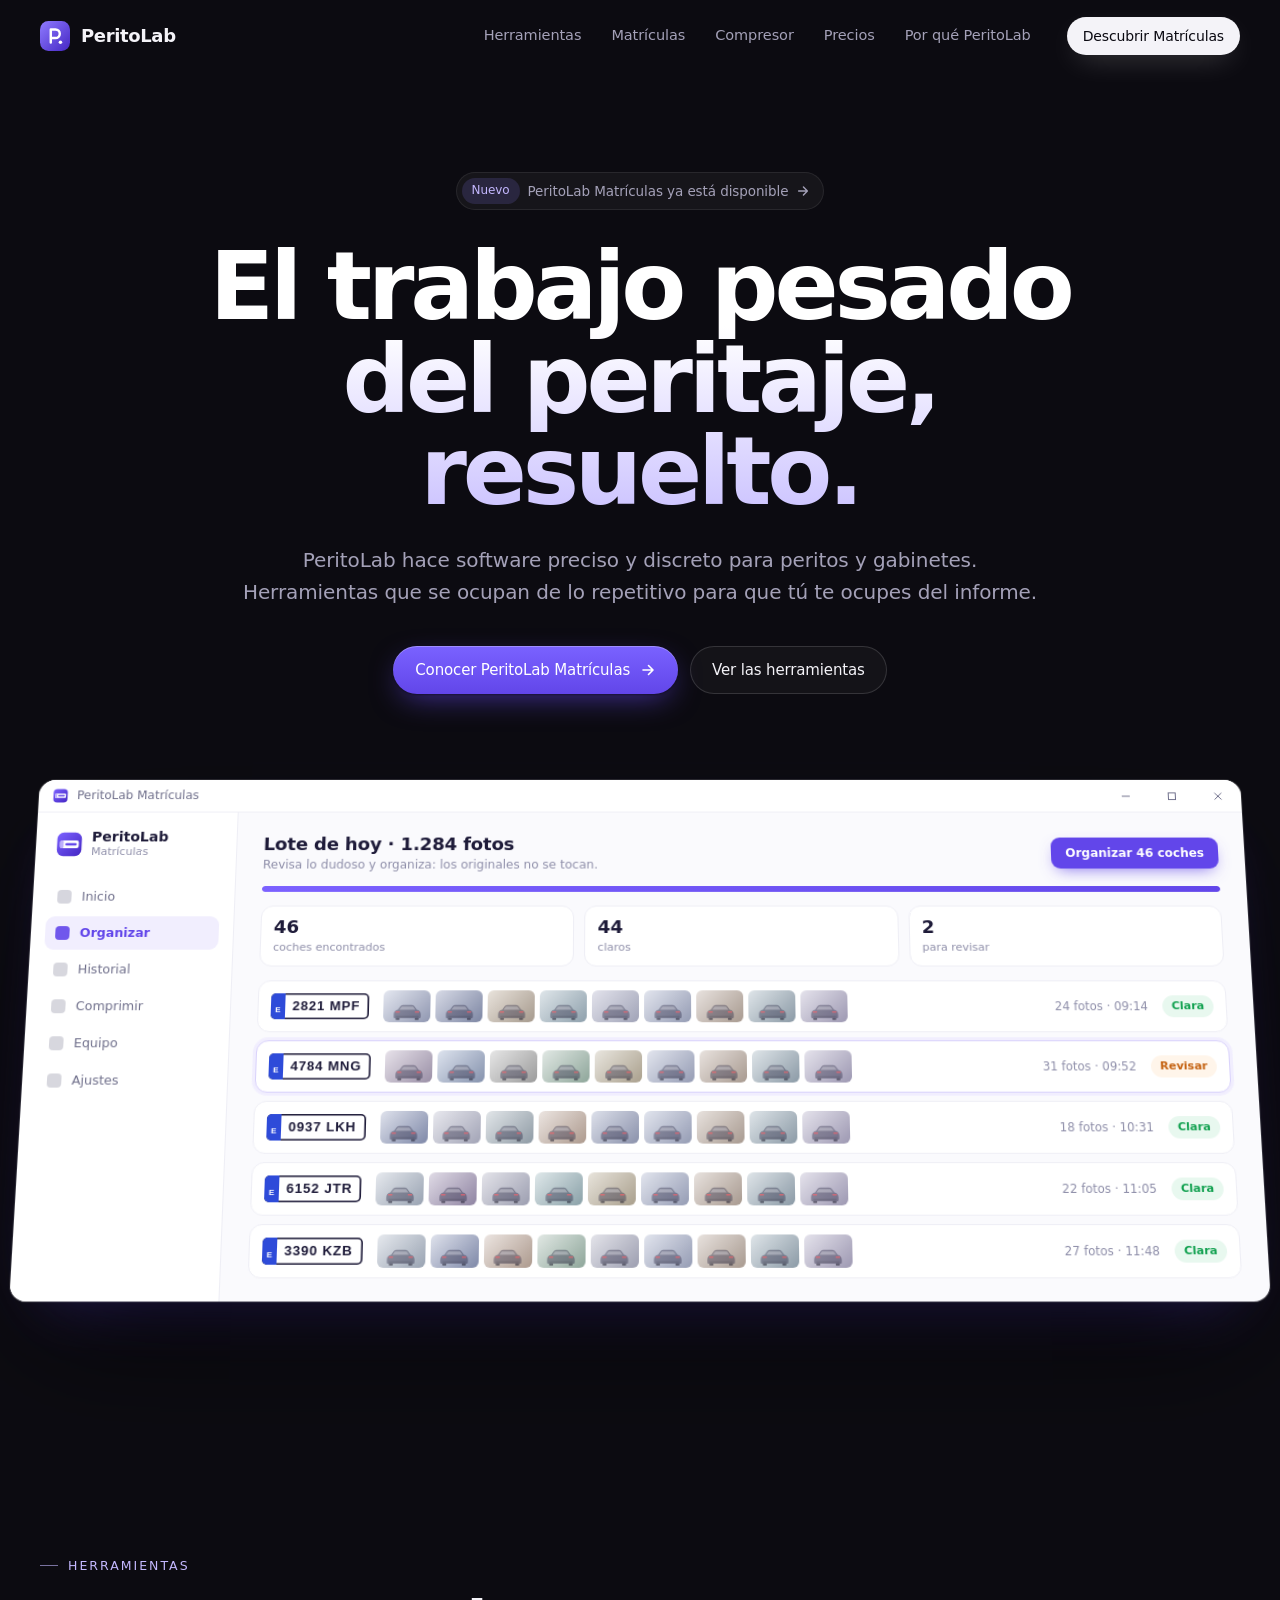
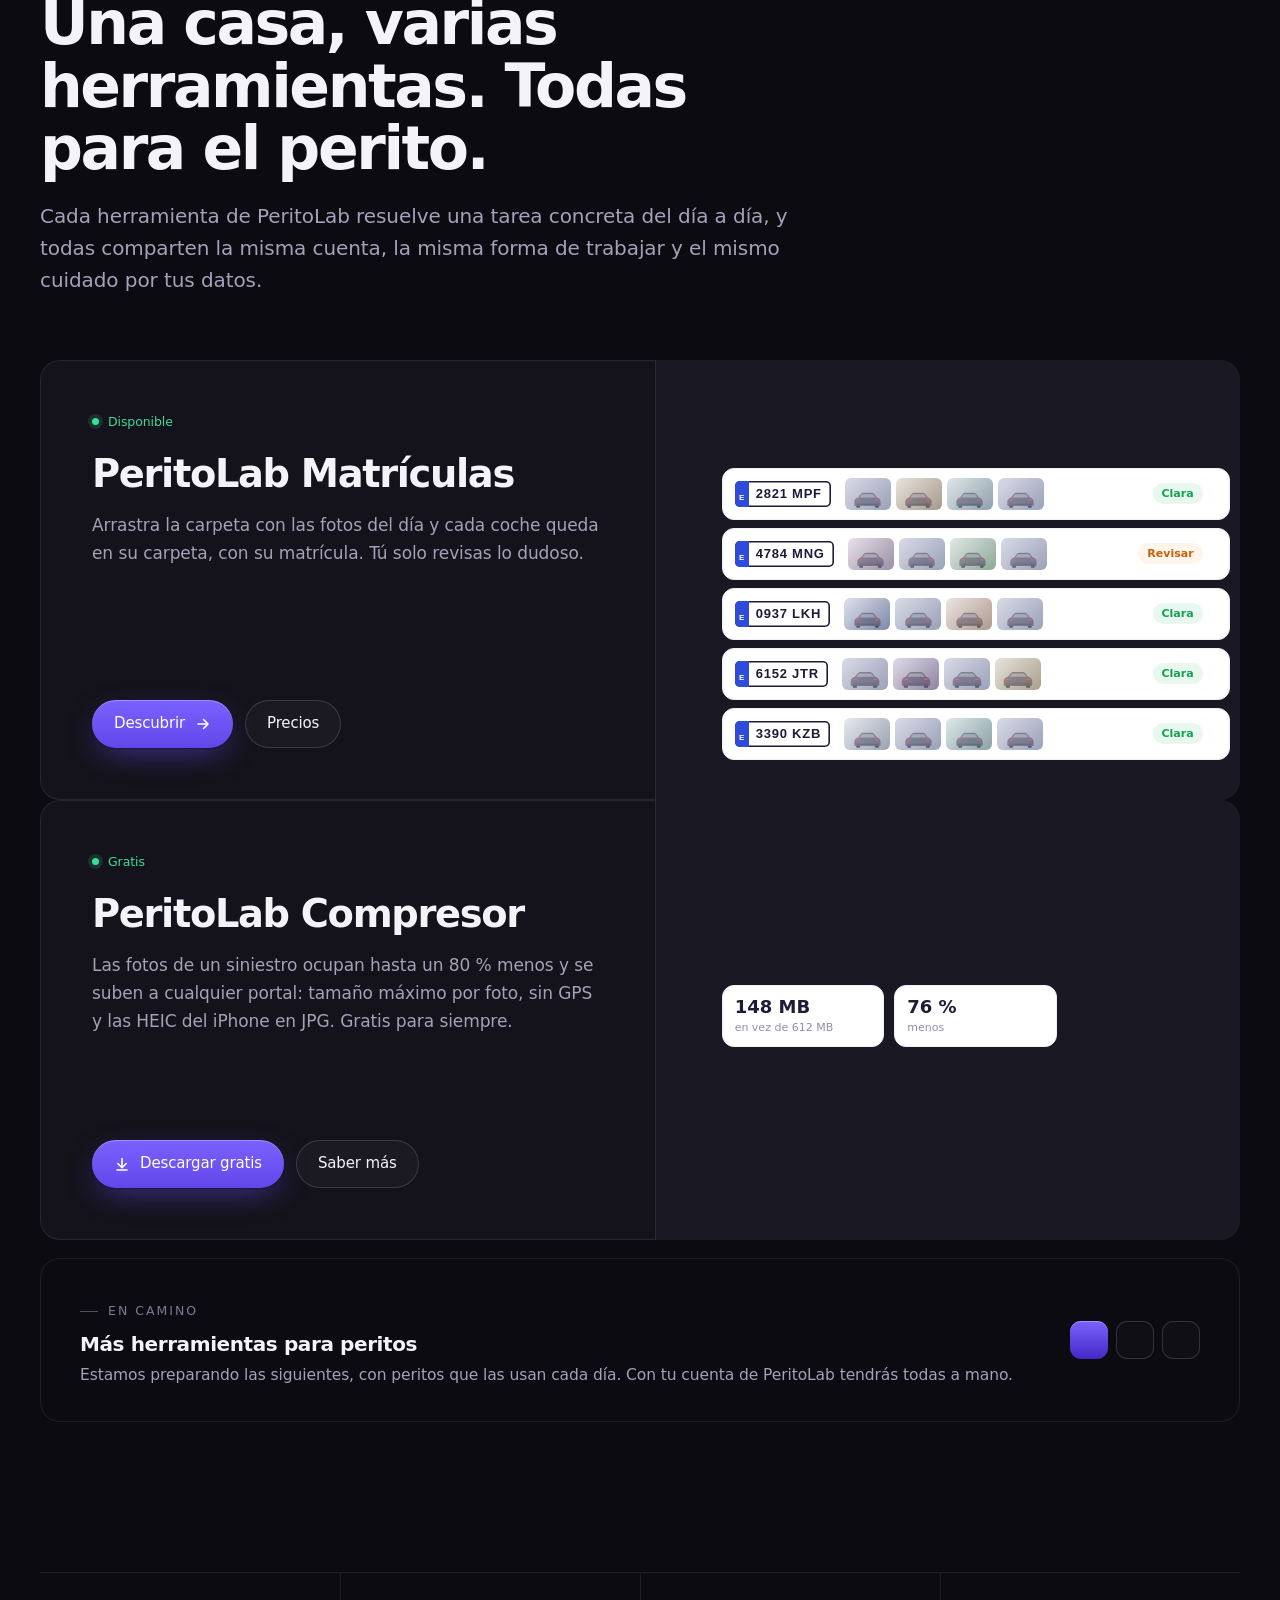
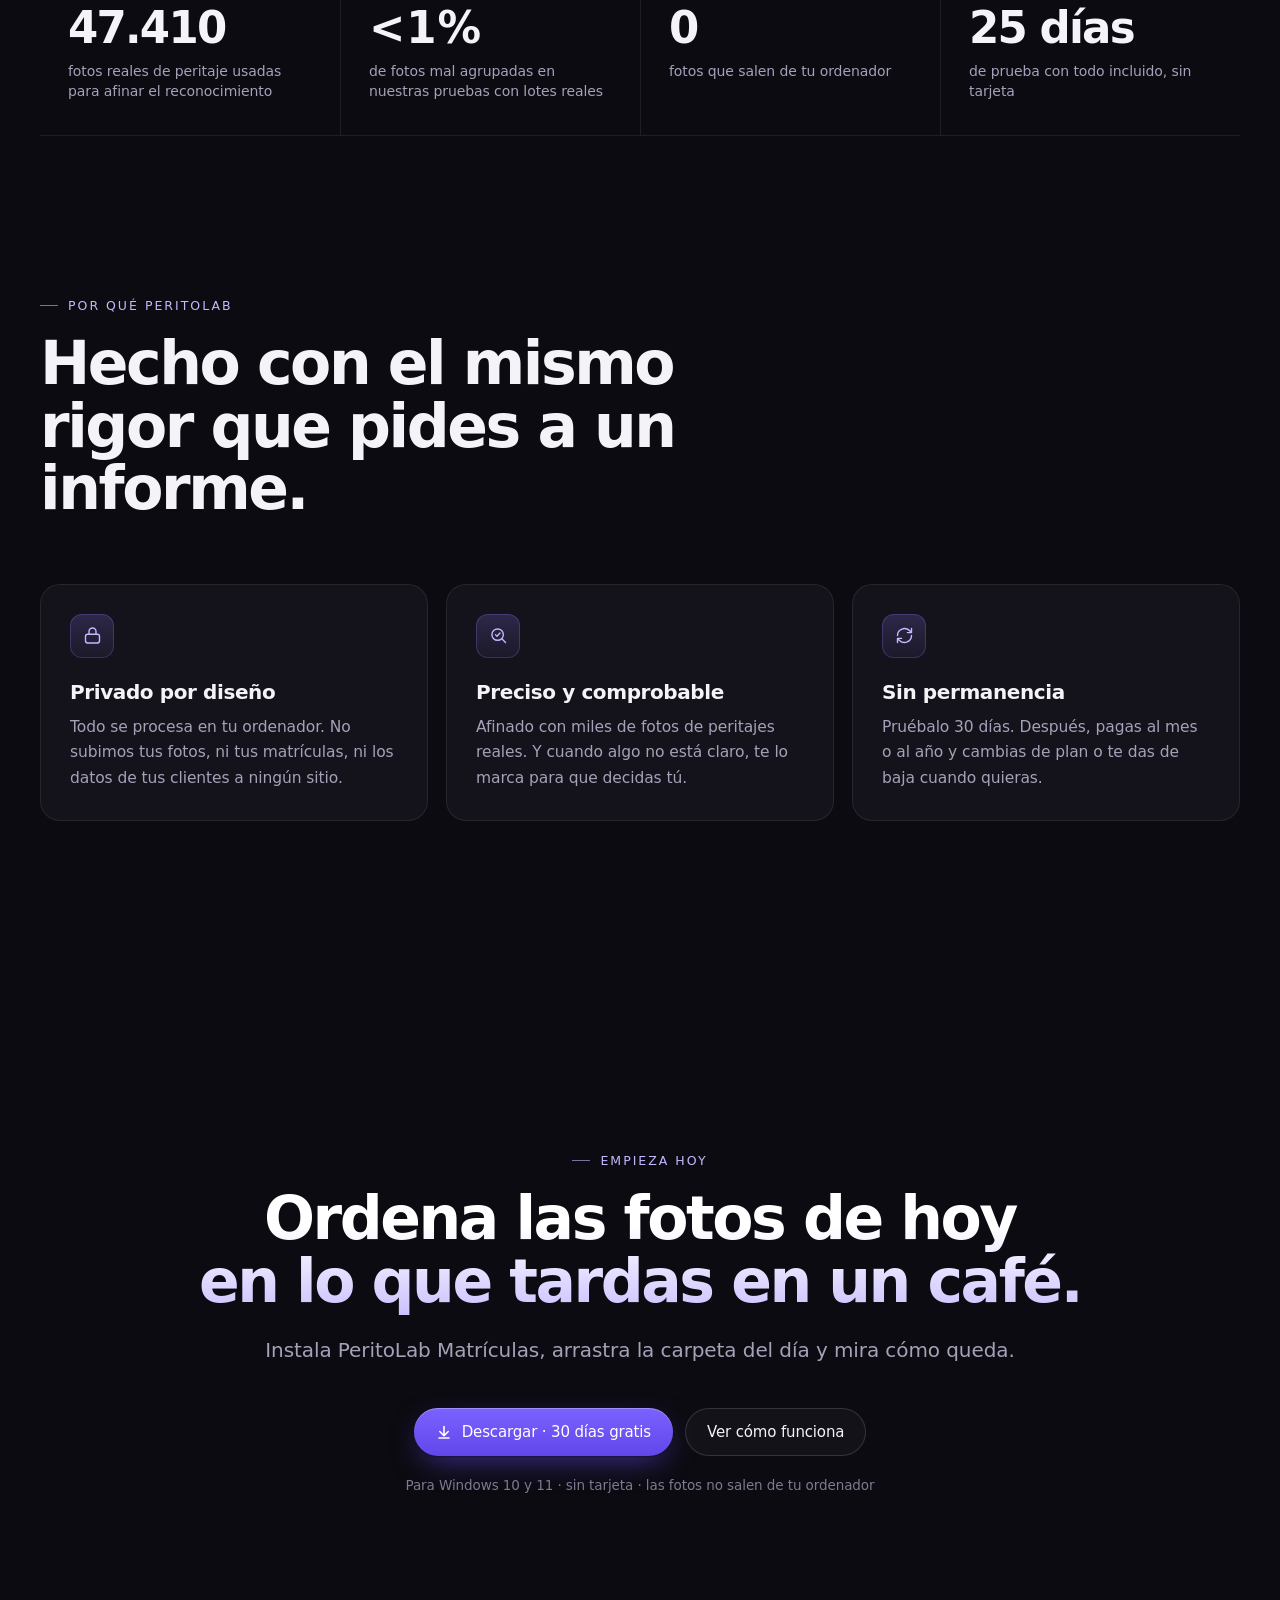
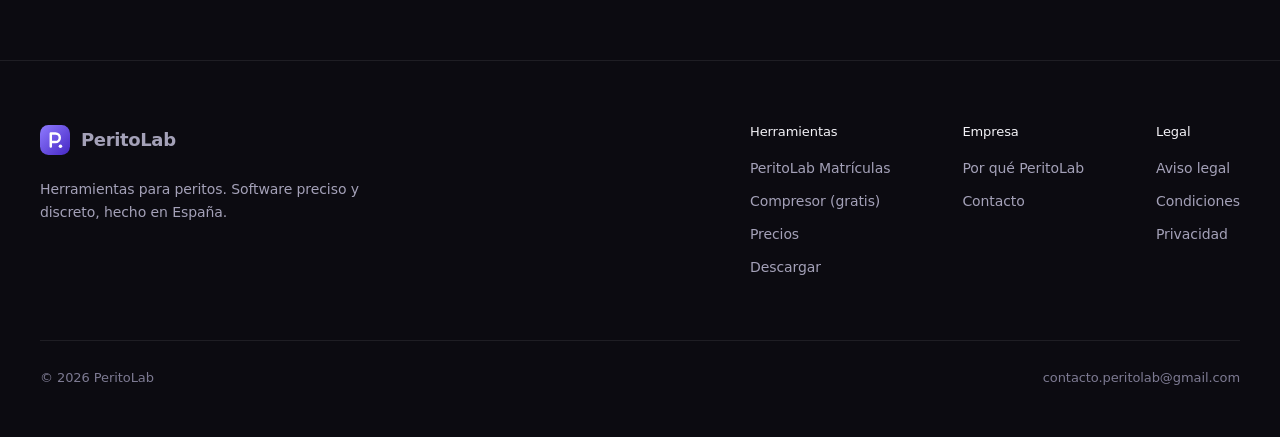
==== index.html @ 753bda5b "Web de Peritolab: marca, página de Matrículas y legales con el nuevo diseño Co-Authored-By: Claude O" ====
<!doctype html>
<html lang="es">
<head>
<meta charset="utf-8">
<meta name="viewport" content="width=device-width, initial-scale=1">
<title>PeritoLab · Herramientas para peritos</title>
<meta name="description" content="PeritoLab hace software preciso y discreto para peritos y gabinetes. Empezamos por PeritoLab Matrículas: las fotos de cada coche, en su carpeta, solas.">
<meta name="theme-color" content="#0c0b11">
<meta property="og:title" content="PeritoLab · Herramientas para peritos">
<meta property="og:description" content="Software preciso y discreto para peritos y gabinetes.">
<meta property="og:type" content="website">
<meta property="og:url" content="https://jositofidigym.github.io/organizador-matriculas/">
<meta property="og:site_name" content="PeritoLab">
<meta property="og:locale" content="es_ES">
<meta property="og:image" content="https://jositofidigym.github.io/organizador-matriculas/og.png">
<meta property="og:image:width" content="1200">
<meta property="og:image:height" content="630">
<meta property="og:image:alt" content="PeritoLab · Herramientas para peritos">
<meta name="twitter:card" content="summary_large_image">
<link rel="canonical" href="https://jositofidigym.github.io/organizador-matriculas/">
<link rel="apple-touch-icon" href="apple-touch-icon.png">
<link rel="icon" href="data:image/svg+xml,%3Csvg xmlns='http://www.w3.org/2000/svg' viewBox='0 0 32 32'%3E%3Cdefs%3E%3ClinearGradient id='g' x1='0' y1='0' x2='1' y2='1'%3E%3Cstop offset='0' stop-color='%238F7BFF'/%3E%3Cstop offset='1' stop-color='%234527C4'/%3E%3C/linearGradient%3E%3C/defs%3E%3Crect width='32' height='32' rx='9' fill='url(%23g)'/%3E%3Cpath d='M11.5 23V9h5a4.6 4.6 0 0 1 0 9.2h-5' fill='none' stroke='%23fff' stroke-width='2.6' stroke-linecap='round' stroke-linejoin='round'/%3E%3Ccircle cx='21.8' cy='22.6' r='1.9' fill='%23fff'/%3E%3C/svg%3E">
<link rel="stylesheet" href="estilo.css?v=071b677fb5">
<script>document.documentElement.classList.add("js")</script>
<script type="application/ld+json">
{"@context":"https://schema.org","@type":"Organization","name":"PeritoLab","url":"https://jositofidigym.github.io/organizador-matriculas/","logo":"https://jositofidigym.github.io/organizador-matriculas/apple-touch-icon.png","email":"contacto.peritolab@gmail.com"}
</script>
</head>
<body>
<svg width="0" height="0" style="position:absolute" aria-hidden="true">
  <defs>
    <linearGradient id="pl-g" x1="0" y1="0" x2="1" y2="1"><stop offset="0" stop-color="#8F7BFF"/><stop offset="1" stop-color="#4527C4"/></linearGradient>
    <linearGradient id="app-g" x1="0" y1="0" x2="1" y2="1"><stop offset="0" stop-color="#7B61FF"/><stop offset="1" stop-color="#4527C4"/></linearGradient>
  </defs>
  <symbol id="logo" viewBox="0 0 32 32"><rect width="32" height="32" rx="9" fill="url(#pl-g)"/><path d="M11.5 23V9h5a4.6 4.6 0 0 1 0 9.2h-5" fill="none" stroke="#fff" stroke-width="2.6" stroke-linecap="round" stroke-linejoin="round"/><circle cx="21.8" cy="22.6" r="1.9" fill="#fff"/></symbol>
  <symbol id="appicon" viewBox="0 0 64 64"><rect x="2" y="2" width="60" height="60" rx="16" fill="url(#app-g)"/><rect x="9" y="22" width="46" height="20" rx="5" fill="#fff"/><rect x="9" y="22" width="9" height="20" rx="4" fill="#BDB0FB"/><rect x="22" y="29" width="28" height="6" rx="3" fill="#6246EA"/></symbol>
  <symbol id="compicon" viewBox="0 0 64 64"><rect x="2" y="2" width="60" height="60" rx="16" fill="url(#app-g)"/><g fill="none" stroke="#fff" stroke-width="5.2" stroke-linecap="round" stroke-linejoin="round"><path d="M13 13l14 14"/><path d="M27 16v11H16"/><path d="M51 51L37 37"/><path d="M37 48V37h11"/></g></symbol>
  <symbol id="arrow" viewBox="0 0 16 16"><path d="M3 8h9.5M8.5 3.5 13 8l-4.5 4.5" fill="none" stroke="currentColor" stroke-width="1.6" stroke-linecap="round" stroke-linejoin="round"/></symbol>
  <symbol id="down" viewBox="0 0 16 16"><path d="M8 2.5v9M3.8 7.5 8 11.7l4.2-4.2M3 14h10" fill="none" stroke="currentColor" stroke-width="1.6" stroke-linecap="round" stroke-linejoin="round"/></symbol>
</svg>

<a class="skip" href="#contenido">Saltar al contenido</a>

<header class="nav">
  <div class="wrap">
    <a class="brand" href="index.html" aria-label="PeritoLab, inicio"><svg aria-hidden="true"><use href="#logo"/></svg>PeritoLab</a>
    <nav class="nav-links" aria-label="Principal">
      <a href="#herramientas">Herramientas</a>
      <a href="matriculas.html">Matrículas</a>
      <a href="compresor.html">Compresor</a>
      <a href="matriculas.html#precios">Precios</a>
      <a href="#principios">Por qué PeritoLab</a>
    </nav>
    <a class="btn btn-light btn-sm" href="matriculas.html">Descubrir Matrículas</a>
  </div>
</header>

<main id="contenido">

<section class="hero">
  <div class="wrap">
    <div class="hero-copy">
      <a class="pill reveal" href="matriculas.html"><b>Nuevo</b> PeritoLab Matrículas ya está disponible <svg width="14" height="14" aria-hidden="true"><use href="#arrow"/></svg></a>
      <h1 class="h-xl grad reveal" style="--d:.08s">El trabajo pesado del peritaje, resuelto.</h1>
      <p class="lead reveal" style="--d:.16s">PeritoLab hace software preciso y discreto para peritos y gabinetes. Herramientas que se ocupan de lo repetitivo para que tú te ocupes del informe.</p>
      <div class="hero-cta reveal" style="--d:.24s">
        <a class="btn btn-primary" href="matriculas.html">Conocer PeritoLab Matrículas <svg aria-hidden="true"><use href="#arrow"/></svg></a>
        <a class="btn btn-ghost" href="#herramientas">Ver las herramientas</a>
      </div>
    </div>

    <div class="stage reveal play-on-view" style="--d:.32s" aria-hidden="true">
      <div class="window">
        <div class="win-bar"><svg><use href="#appicon"/></svg>PeritoLab Matrículas
          <div class="ctrl"><span><svg viewBox="0 0 10 10"><path d="M1 5h8" stroke="currentColor"/></svg></span><span><svg viewBox="0 0 10 10"><rect x="1.5" y="1.5" width="7" height="7" fill="none" stroke="currentColor"/></svg></span><span><svg viewBox="0 0 10 10"><path d="M1.5 1.5l7 7M8.5 1.5l-7 7" stroke="currentColor"/></svg></span></div>
        </div>
        <div class="win-body">
          <div class="win-side">
            <div class="win-brand"><svg><use href="#appicon"/></svg><div><b>PeritoLab</b><small>Matrículas</small></div></div>
            <div class="win-nav"><i></i>Inicio</div>
            <div class="win-nav on"><i></i>Organizar</div>
            <div class="win-nav"><i></i>Historial</div>
            <div class="win-nav"><i></i>Comprimir</div>
            <div class="win-nav"><i></i>Equipo</div>
            <div class="win-nav"><i></i>Ajustes</div>
          </div>
          <div class="win-main">
            <div class="win-head">
              <div><p class="win-title">Lote de hoy · 1.284 fotos</p><p>Revisa lo dudoso y organiza: los originales no se tocan.</p></div>
              <span class="win-btn">Organizar 46 coches</span>
            </div>
            <div class="win-progress"><span></span></div>
            <div class="win-stats">
              <div class="win-stat"><b>46</b><span>coches encontrados</span></div>
              <div class="win-stat"><b>44</b><span>claros</span></div>
              <div class="win-stat"><b>2</b><span>para revisar</span></div>
            </div>
            <div class="rows">
              <div class="row" style="--i:0"><span class="plate"><span>2821 MPF</span></span><div class="thumbs"><i style="--a:#e4e7f0;--b:#9097b1"></i><i style="--a:#d7dae6;--b:#7d86a3"></i><i style="--a:#e9e3dc;--b:#a69a8d"></i><i style="--a:#dfe6ea;--b:#8ea0ac"></i><i style="--a:#e3e3ec;--b:#a0a3b7"></i><i style="--a:#e2e5ee;--b:#959cb4"></i><i style="--a:#e8e2de;--b:#a89a90"></i><i style="--a:#dfe5e9;--b:#8b9aa6"></i><i style="--a:#e5e3ec;--b:#9d98b2"></i></div><span class="meta">24 fotos · 09:14</span><span class="tag ok">Clara</span></div>
              <div class="row sel" style="--i:1"><span class="plate"><span>4784 MNG</span></span><div class="thumbs"><i style="--a:#e7e2ea;--b:#9a8fa6"></i><i style="--a:#dde3ee;--b:#8592ad"></i><i style="--a:#e6e6e6;--b:#9b9b9b"></i><i style="--a:#e1e8e4;--b:#8ea69a"></i><i style="--a:#e9e6df;--b:#aaa08d"></i><i style="--a:#e2e5ee;--b:#959cb4"></i><i style="--a:#e8e2de;--b:#a89a90"></i><i style="--a:#dfe5e9;--b:#8b9aa6"></i><i style="--a:#e5e3ec;--b:#9d98b2"></i></div><span class="meta">31 fotos · 09:52</span><span class="tag rev">Revisar</span></div>
              <div class="row" style="--i:2"><span class="plate"><span>0937 LKH</span></span><div class="thumbs"><i style="--a:#dfe2ec;--b:#7e88a8"></i><i style="--a:#e8e8ee;--b:#a2a4b6"></i><i style="--a:#e2e6e9;--b:#8f9ba5"></i><i style="--a:#ece5e1;--b:#ad9a8e"></i><i style="--a:#dde0ea;--b:#8a91ab"></i><i style="--a:#e2e5ee;--b:#959cb4"></i><i style="--a:#e8e2de;--b:#a89a90"></i><i style="--a:#dfe5e9;--b:#8b9aa6"></i><i style="--a:#e5e3ec;--b:#9d98b2"></i></div><span class="meta">18 fotos · 10:31</span><span class="tag ok">Clara</span></div>
              <div class="row" style="--i:3"><span class="plate"><span>6152 JTR</span></span><div class="thumbs"><i style="--a:#e6e9ee;--b:#99a3b2"></i><i style="--a:#e0dbe6;--b:#8f84a2"></i><i style="--a:#e4e4ea;--b:#9c9eb0"></i><i style="--a:#dfe8ea;--b:#8aa1a8"></i><i style="--a:#e8e4dc;--b:#a99f8c"></i><i style="--a:#e2e5ee;--b:#959cb4"></i><i style="--a:#e8e2de;--b:#a89a90"></i><i style="--a:#dfe5e9;--b:#8b9aa6"></i><i style="--a:#e5e3ec;--b:#9d98b2"></i></div><span class="meta">22 fotos · 11:05</span><span class="tag ok">Clara</span></div>
              <div class="row" style="--i:4"><span class="plate"><span>3390 KZB</span></span><div class="thumbs"><i style="--a:#e6e9ee;--b:#99a3b2"></i><i style="--a:#dfe2ec;--b:#7e88a8"></i><i style="--a:#ece5e1;--b:#ad9a8e"></i><i style="--a:#e1e8e4;--b:#8ea69a"></i><i style="--a:#e4e4ea;--b:#9c9eb0"></i><i style="--a:#e2e5ee;--b:#959cb4"></i><i style="--a:#e8e2de;--b:#a89a90"></i><i style="--a:#dfe5e9;--b:#8b9aa6"></i><i style="--a:#e5e3ec;--b:#9d98b2"></i></div><span class="meta">27 fotos · 11:48</span><span class="tag ok">Clara</span></div>
            </div>
          </div>
        </div>
      </div>
    </div>
  </div>
</section>

<section class="block" id="herramientas">
  <div class="wrap">
    <div class="sec-head">
      <span class="eyebrow reveal">Herramientas</span>
      <h2 class="h-l reveal" style="--d:.06s">Una casa, varias herramientas. Todas para el perito.</h2>
      <p class="lead reveal" style="--d:.12s">Cada herramienta de PeritoLab resuelve una tarea concreta del día a día, y todas comparten la misma cuenta, la misma forma de trabajar y el mismo cuidado por tus datos.</p>
    </div>

    <article class="card product reveal">
      <div class="product-copy">
        <span class="badge-live">Disponible</span>
        <h3>PeritoLab Matrículas</h3>
        <p class="muted">Arrastra la carpeta con las fotos del día y cada coche queda en su carpeta, con su matrícula. Tú solo revisas lo dudoso.</p>
        <div class="actions">
          <a class="btn btn-primary" href="matriculas.html">Descubrir <svg aria-hidden="true"><use href="#arrow"/></svg></a>
          <a class="btn btn-ghost" href="matriculas.html#precios">Precios</a>
        </div>
      </div>
      <div class="product-art" aria-hidden="true">
        <div class="mini play-on-view">
          <div class="window">
            <div class="win-bar"><svg><use href="#appicon"/></svg>PeritoLab Matrículas</div>
            <div class="win-main">
              <div class="rows">
                <div class="row" style="--i:0"><span class="plate"><span>2821 MPF</span></span><div class="thumbs"><i></i><i style="--a:#e9e3dc;--b:#a69a8d"></i><i style="--a:#dfe6ea;--b:#8ea0ac"></i><i></i></div><span class="tag ok">Clara</span><span></span></div>
                <div class="row" style="--i:1"><span class="plate"><span>4784 MNG</span></span><div class="thumbs"><i style="--a:#e7e2ea;--b:#9a8fa6"></i><i></i><i style="--a:#e1e8e4;--b:#8ea69a"></i><i></i></div><span class="tag rev">Revisar</span><span></span></div>
                <div class="row" style="--i:2"><span class="plate"><span>0937 LKH</span></span><div class="thumbs"><i style="--a:#dfe2ec;--b:#7e88a8"></i><i></i><i style="--a:#ece5e1;--b:#ad9a8e"></i><i></i></div><span class="tag ok">Clara</span><span></span></div>
                <div class="row" style="--i:3"><span class="plate"><span>6152 JTR</span></span><div class="thumbs"><i></i><i style="--a:#e0dbe6;--b:#8f84a2"></i><i></i><i style="--a:#e8e4dc;--b:#a99f8c"></i></div><span class="tag ok">Clara</span><span></span></div>
                <div class="row" style="--i:4"><span class="plate"><span>3390 KZB</span></span><div class="thumbs"><i style="--a:#e6e9ee;--b:#99a3b2"></i><i></i><i style="--a:#dfe8ea;--b:#8aa1a8"></i><i></i></div><span class="tag ok">Clara</span><span></span></div>
              </div>
            </div>
          </div>
        </div>
      </div>
    </article>

    <article class="card product reveal">
      <div class="product-copy">
        <span class="badge-live">Gratis</span>
        <h3>PeritoLab Compresor</h3>
        <p class="muted">Las fotos de un siniestro ocupan hasta un 80&nbsp;% menos y se suben a cualquier portal: tamaño máximo por foto, sin GPS y las HEIC del iPhone en JPG. Gratis para siempre.</p>
        <div class="actions">
          <a class="btn btn-primary" href="https://github.com/jositofidigym/organizador-matriculas/releases/download/compresor/PeritoLabCompresor-instalador.exe"><svg aria-hidden="true"><use href="#down"/></svg> Descargar gratis</a>
          <a class="btn btn-ghost" href="compresor.html">Saber más</a>
        </div>
      </div>
      <div class="product-art" aria-hidden="true">
        <div class="mini play-on-view">
          <div class="window">
            <div class="win-bar"><svg><use href="#compicon"/></svg>PeritoLab Compresor</div>
            <div class="win-main">
              <div class="win-head"><div><p class="win-title">Siniestro 4417 · 248 fotos</p><p>Ninguna pasa de 1 MB · sin GPS</p></div></div>
              <div class="win-progress"><span></span></div>
              <div class="win-stats">
                <div class="win-stat"><b>148 MB</b><span>en vez de 612 MB</span></div>
                <div class="win-stat"><b>76 %</b><span>menos</span></div>
              </div>
            </div>
          </div>
        </div>
      </div>
    </article>

    <div class="card soon reveal">
      <div>
        <span class="eyebrow">En camino</span>
        <h3>Más herramientas para peritos</h3>
        <p>Estamos preparando las siguientes, con peritos que las usan cada día. Con tu cuenta de PeritoLab tendrás todas a mano.</p>
      </div>
      <div class="dots" aria-hidden="true"><i></i><i></i><i></i></div>
    </div>
  </div>
</section>

<section class="block" id="principios" style="padding-top:0">
  <div class="wrap">
    <div class="metrics reveal">
      <div class="metric"><b data-count="57000">57.000</b><span>fotos reales de peritaje usadas para afinar el reconocimiento</span></div>
      <div class="metric"><b>&lt;&#8202;1&#8202;%</b><span>de fotos mal agrupadas en nuestras pruebas con lotes reales</span></div>
      <div class="metric"><b>0</b><span>fotos que salen de tu ordenador</span></div>
      <div class="metric"><b data-count="30" data-suffix=" días">30 días</b><span>de prueba con todo incluido, sin tarjeta</span></div>
    </div>

    <div class="sec-head" style="margin-top:150px">
      <span class="eyebrow reveal">Por qué PeritoLab</span>
      <h2 class="h-l reveal" style="--d:.06s">Hecho con el mismo rigor que pides a un informe.</h2>
    </div>
    <div class="grid-3">
      <div class="card reveal">
        <div class="ico"><svg viewBox="0 0 24 24" fill="none" stroke="currentColor" stroke-width="1.6" stroke-linecap="round" stroke-linejoin="round"><rect x="4" y="10.5" width="16" height="10" rx="2.5"/><path d="M8 10.5V7.5a4 4 0 0 1 8 0v3"/></svg></div>
        <h3>Privado por diseño</h3>
        <p>Todo se procesa en tu ordenador. No subimos tus fotos, ni tus matrículas, ni los datos de tus clientes a ningún sitio.</p>
      </div>
      <div class="card reveal" style="--d:.08s">
        <div class="ico"><svg viewBox="0 0 24 24" fill="none" stroke="currentColor" stroke-width="1.6" stroke-linecap="round" stroke-linejoin="round"><circle cx="11" cy="11" r="6.5"/><path d="M20 20l-4.2-4.2M8.5 11l1.8 1.8 3.4-3.6"/></svg></div>
        <h3>Preciso y comprobable</h3>
        <p>Afinado con miles de fotos de peritajes reales. Y cuando algo no está claro, te lo marca para que decidas tú.</p>
      </div>
      <div class="card reveal" style="--d:.16s">
        <div class="ico"><svg viewBox="0 0 24 24" fill="none" stroke="currentColor" stroke-width="1.6" stroke-linecap="round" stroke-linejoin="round"><path d="M4 12a8 8 0 0 1 13.7-5.6L20 8.7M20 4v4.7h-4.7M20 12a8 8 0 0 1-13.7 5.6L4 15.3M4 20v-4.7h4.7"/></svg></div>
        <h3>Sin permanencia</h3>
        <p>Pruébalo 30 días. Después, pagas al mes o al año y cambias de plan o te das de baja cuando quieras.</p>
      </div>
    </div>
  </div>
</section>

<section class="final">
  <div class="wrap">
    <span class="eyebrow reveal">Empieza hoy</span>
    <h2 class="h-l grad reveal" style="--d:.06s;margin-top:18px">Ordena las fotos de hoy<br>en lo que tardas en un café.</h2>
    <p class="lead reveal" style="--d:.12s;margin:22px auto 0">Instala PeritoLab Matrículas, arrastra la carpeta del día y mira cómo queda.</p>
    <div class="hero-cta reveal" style="--d:.18s">
      <a class="btn btn-primary" href="https://github.com/jositofidigym/organizador-matriculas/releases/latest/download/OrganizadorMatriculas-instalador.exe"><svg aria-hidden="true"><use href="#down"/></svg> Descargar · 30 días gratis</a>
      <a class="btn btn-ghost" href="matriculas.html">Ver cómo funciona</a>
    </div>
    <p class="hero-note reveal" style="--d:.24s">Para Windows 10 y 11 · sin tarjeta · las fotos no salen de tu ordenador</p>
  </div>
</section>

</main>

<footer class="foot">
  <div class="wrap">
    <div class="foot-top">
      <div>
        <a class="brand" href="index.html"><svg aria-hidden="true"><use href="#logo"/></svg>PeritoLab</a>
        <p class="tagline">Herramientas para peritos. Software preciso y discreto, hecho en España.</p>
      </div>
      <div class="foot-cols">
        <div><h4>Herramientas</h4><a href="matriculas.html">PeritoLab Matrículas</a><a href="compresor.html">Compresor (gratis)</a><a href="matriculas.html#precios">Precios</a><a href="https://github.com/jositofidigym/organizador-matriculas/releases/latest/download/OrganizadorMatriculas-instalador.exe">Descargar</a></div>
        <div><h4>Empresa</h4><a href="#principios">Por qué PeritoLab</a><a href="mailto:contacto.peritolab@gmail.com">Contacto</a></div>
        <div><h4>Legal</h4><a href="aviso-legal.html">Aviso legal</a><a href="condiciones.html">Condiciones</a><a href="privacidad.html">Privacidad</a></div>
      </div>
    </div>
    <div class="foot-legal">
      <span>© <span data-year-now>2026</span> PeritoLab</span>
      <a href="mailto:contacto.peritolab@gmail.com">contacto.peritolab@gmail.com</a>
    </div>
  </div>
</footer>

<script src="web.js?v=1df9050288"></script>
</body>
</html>
---- estilo.css ----
/* PeritoLab — web. Oscuro y liso (sin cuadrículas, brillos ni degradados de fondo), con el violeta de la aplicación.
   Sin fuentes ni scripts de terceros: la web no manda los datos de las visitas a nadie. */

:root {
  --bg: #0c0b11;
  --surface: #14131b;      /* tarjetas y paneles: un gris oscuro liso */
  --line: rgba(255, 255, 255, .08);
  --line-2: rgba(255, 255, 255, .14);
  --text: #f4f3f8;
  --muted: #a4a1b8;
  --faint: #7d7a92;
  --accent: #6246ea;
  --accent-2: #8f7bff;
  --accent-3: #c4b8ff;
  --ok: #3ddc97;
  --radius: 20px;
  --ease: cubic-bezier(.2, .7, .1, 1);
  --wide: 1200px;
  --font: "Inter", "Segoe UI Variable Text", "Segoe UI", -apple-system, BlinkMacSystemFont, "SF Pro Text", system-ui, sans-serif;
  --display: "Inter Display", "Segoe UI Variable Display", "Segoe UI", -apple-system, BlinkMacSystemFont, "SF Pro Display", system-ui, sans-serif;
  --mono: "Cascadia Mono", "SF Mono", ui-monospace, Consolas, monospace;
  --app: "Segoe UI Variable Text", "Segoe UI", -apple-system, system-ui, sans-serif;
  --car: url("data:image/svg+xml,%3Csvg%20xmlns='http://www.w3.org/2000/svg'%20viewBox='0%200%20200%20112'%3E%3Cpath%20d='M18%2074c1-15%209-25%2024-28l17-22c4-5%209-7%2015-7h52c6%200%2011%202%2015%207l17%2022c15%203%2023%2013%2024%2028v18c0%205-3%208-8%208H26c-5%200-8-3-8-8z'%20fill='rgba(30,27,57,.5)'/%3E%3Cpath%20d='M66%2026h68l16%2020H50z'%20fill='rgba(255,255,255,.38)'/%3E%3Crect%20x='27'%20y='56'%20width='28'%20height='9'%20rx='4'%20fill='rgba(232,80,91,.85)'/%3E%3Crect%20x='145'%20y='56'%20width='28'%20height='9'%20rx='4'%20fill='rgba(232,80,91,.85)'/%3E%3Crect%20x='30'%20y='86'%20width='140'%20height='5'%20rx='2.5'%20fill='rgba(0,0,0,.22)'/%3E%3Crect%20x='30'%20y='98'%20width='24'%20height='12'%20rx='4'%20fill='rgba(20,18,36,.7)'/%3E%3Crect%20x='146'%20y='98'%20width='24'%20height='12'%20rx='4'%20fill='rgba(20,18,36,.7)'/%3E%3C/svg%3E");
  color-scheme: dark;
}

*, *::before, *::after { box-sizing: border-box; }
html { -webkit-text-size-adjust: 100%; scroll-behavior: smooth; scroll-padding-top: 88px; }
body {
  margin: 0; background: var(--bg); color: var(--text);
  font: 400 17px/1.65 var(--font); letter-spacing: -.005em;
  -webkit-font-smoothing: antialiased; -moz-osx-font-smoothing: grayscale;
  overflow-x: hidden;
}
::selection { background: rgba(143, 123, 255, .35); color: #fff; }
img, svg { display: block; max-width: 100%; }
a { color: inherit; text-decoration: none; }
p { margin: 0 0 1em; }
h1, h2, h3 { font-family: var(--display); margin: 0; font-weight: 600; letter-spacing: -.03em; line-height: 1.04; }
:focus-visible { outline: 2px solid var(--accent-2); outline-offset: 3px; border-radius: 8px; }

.wrap { width: min(var(--wide), 100% - 48px); margin-inline: auto; }
.skip { position: absolute; left: -999px; top: 8px; z-index: 200; background: #fff; color: #000; padding: 8px 14px; border-radius: 8px; }
.skip:focus { left: 12px; }

/* ---------- barra superior ---------- */
.nav {
  position: fixed; inset: 0 0 auto; z-index: 50; height: 72px;
  transition: background .4s var(--ease), border-color .4s var(--ease);
  border-bottom: 1px solid transparent;
}
.nav.scrolled { background: rgba(12, 11, 17, .92); backdrop-filter: saturate(160%) blur(18px); -webkit-backdrop-filter: saturate(160%) blur(18px); border-bottom-color: var(--line); }
.nav .wrap { height: 100%; display: flex; align-items: center; gap: 36px; }
.brand { display: inline-flex; align-items: center; gap: 11px; font: 600 18px/1 var(--display); letter-spacing: -.02em; }
.brand svg { width: 30px; height: 30px; }
.brand small { font: 500 13px/1 var(--font); color: var(--muted); letter-spacing: 0; padding-left: 11px; border-left: 1px solid var(--line-2); }
.nav-links { display: flex; gap: 30px; font-size: 14.5px; color: var(--muted); margin-left: auto; }
.nav-links a { transition: color .25s; }
.nav-toggle { display: none; }
.nav-links a:hover, .nav-links a[aria-current="page"] { color: var(--text); }

/* ---------- botones ---------- */
.btn {
  --h: 48px; position: relative; display: inline-flex; align-items: center; justify-content: center; gap: 10px;
  height: var(--h); padding: 0 22px; border-radius: 999px; font: 500 15px/1 var(--font); letter-spacing: -.01em;
  white-space: nowrap; cursor: pointer; border: 0; color: var(--text);
  transition: transform .35s var(--ease), box-shadow .35s var(--ease), background .35s, color .35s;
}
.btn svg { width: 16px; height: 16px; transition: transform .35s var(--ease); }
.btn:hover svg { transform: translateX(3px); }
.btn-primary {
  background: linear-gradient(180deg, #7a62ff, var(--accent)); color: #fff;
  box-shadow: inset 0 1px 0 rgba(255, 255, 255, .28), 0 1px 2px rgba(0, 0, 0, .4), 0 10px 30px -8px rgba(98, 70, 234, .65);
}
.btn-primary:hover { transform: translateY(-1px); box-shadow: inset 0 1px 0 rgba(255, 255, 255, .32), 0 1px 2px rgba(0, 0, 0, .4), 0 18px 44px -10px rgba(98, 70, 234, .9); }
.btn-light { background: #f4f3f8; color: #0b0a12; box-shadow: 0 10px 30px -10px rgba(255, 255, 255, .25); }
.btn-light:hover { transform: translateY(-1px); background: #fff; }
.btn-ghost { background: rgba(255, 255, 255, .03); box-shadow: inset 0 0 0 1px var(--line-2); }
.btn-ghost:hover { background: rgba(255, 255, 255, .07); box-shadow: inset 0 0 0 1px rgba(255, 255, 255, .24); }
.btn-sm { --h: 38px; padding: 0 16px; font-size: 14px; }
.btn-block { width: 100%; }

/* ---------- textos ---------- */
.eyebrow {
  display: inline-flex; align-items: center; gap: 10px; font: 500 12.5px/1 var(--font); letter-spacing: .16em; text-transform: uppercase; color: var(--accent-3);
}
.eyebrow::before { content: ""; width: 18px; height: 1px; background: currentColor; opacity: .6; }
.pill {
  display: inline-flex; align-items: center; gap: 8px; padding: 6px 14px 6px 6px; border-radius: 999px;
  font-size: 13.5px; color: var(--muted); background: rgba(255, 255, 255, .04); box-shadow: inset 0 0 0 1px var(--line);
  transition: box-shadow .3s, color .3s;
}
.pill b { font-weight: 500; padding: 3px 10px; border-radius: 999px; background: rgba(143, 123, 255, .16); color: var(--accent-3); font-size: 12px; }
a.pill:hover { box-shadow: inset 0 0 0 1px var(--line-2); color: var(--text); }
.grad { background: linear-gradient(180deg, #fff 30%, #b9adff 120%); -webkit-background-clip: text; background-clip: text; color: transparent; padding-bottom: .1em; margin-bottom: -.1em; }
.lead { font-size: clamp(17px, 1.6vw, 20px); line-height: 1.6; color: var(--muted); max-width: 40em; }
.h-xl { font-size: clamp(44px, 7.4vw, 96px); letter-spacing: -.045em; line-height: .98; }
.h-l { font-size: clamp(34px, 4.8vw, 60px); letter-spacing: -.04em; }
.center { text-align: center; }
.center .lead { margin-inline: auto; }

/* ---------- portada ---------- */
.hero { position: relative; padding: 172px 0 96px; isolation: isolate; }
.hero-copy { max-width: 920px; margin-inline: auto; text-align: center; }
.hero-copy .lead { margin: 26px auto 0; }
.hero-cta { display: flex; gap: 12px; justify-content: center; flex-wrap: wrap; margin-top: 38px; }
.hero-note { margin-top: 18px; font-size: 13.5px; color: var(--faint); }
.hero .pill { margin-bottom: 30px; }

/* ---------- ventana de la aplicación (maqueta) ---------- */
.stage { position: relative; margin-top: 86px; perspective: 2200px; }
.window {
  --tilt: 14deg; position: relative; border-radius: 16px; overflow: hidden; background: #fafafd; color: #1e1b39;
  box-shadow: 0 0 0 1px rgba(255, 255, 255, .12), 0 50px 120px -30px rgba(0, 0, 0, .9), 0 30px 60px -40px rgba(98, 70, 234, .8);
  transform: rotateX(var(--tilt)); transform-origin: 50% 0; transition: transform 1.4s var(--ease);
  font: 400 13px/1.4 var(--app); letter-spacing: 0;
}
.stage.flat .window { --tilt: 0deg; }
.win-bar { height: 34px; display: flex; align-items: center; padding: 0 0 0 14px; gap: 9px; background: #fff; border-bottom: 1px solid #eeeef5; font-size: 12px; color: #6e6e8a; }
.win-bar svg { width: 15px; height: 15px; }
.win-bar .ctrl { margin-left: auto; display: flex; height: 100%; }
.win-bar .ctrl span { width: 46px; display: grid; place-items: center; }
.win-bar .ctrl svg { width: 10px; height: 10px; }
.win-body { display: grid; grid-template-columns: 200px 1fr; }
.win-side { background: #fff; border-right: 1px solid #eeeef5; padding: 18px 14px; display: flex; flex-direction: column; gap: 3px; }
.win-brand { display: flex; align-items: center; gap: 9px; padding: 0 6px 18px; }
.win-brand svg { width: 26px; height: 26px; }
.win-brand b { display: block; font: 600 14px/1.1 var(--app); color: #1e1b39; }
.win-brand small { display: block; font-size: 11px; color: #8e8ea9; }
.win-nav { display: flex; align-items: center; gap: 10px; height: 34px; padding: 0 10px; border-radius: 9px; color: #6e6e8a; font-size: 12.5px; }
.win-nav i { width: 14px; height: 14px; border-radius: 4px; background: currentColor; opacity: .28; }
.win-nav.on { background: #f1eefe; color: #6246ea; font-weight: 600; }
.win-nav.on i { opacity: .9; }
.win-main { padding: 22px 26px; display: flex; flex-direction: column; gap: 14px; min-width: 0; }
.win-head { display: flex; align-items: center; justify-content: space-between; gap: 12px; }
.win-head p.win-title { margin: 0; font: 600 18px/1.2 var(--app); letter-spacing: -.01em; color: #1e1b39; }
.win-head p { margin: 2px 0 0; font-size: 12px; color: #8e8ea9; }
.win-btn { height: 32px; padding: 0 14px; border-radius: 9px; background: #6246ea; color: #fff; display: inline-flex; align-items: center; font-weight: 600; font-size: 12px; box-shadow: 0 6px 16px -6px rgba(98, 70, 234, .8); white-space: nowrap; }
.win-progress { height: 6px; border-radius: 6px; background: #efedf9; overflow: hidden; }
.win-progress span { display: block; height: 100%; width: 0; border-radius: inherit; background: linear-gradient(90deg, #7b61ff, #6246ea); }
.play .win-progress span { animation: fill 2.4s var(--ease) .3s forwards; }
@keyframes fill { to { width: 100%; } }
.win-stats { display: grid; grid-template-columns: repeat(3, 1fr); gap: 10px; }
.win-stat { background: #fff; border: 1px solid #eeeef5; border-radius: 12px; padding: 10px 12px; }
.win-stat b { display: block; font: 600 18px/1.2 var(--app); color: #1e1b39; font-variant-numeric: tabular-nums; }
.win-stat span { font-size: 11px; color: #8e8ea9; }
.rows { display: flex; flex-direction: column; gap: 8px; }
.row {
  display: grid; grid-template-columns: auto 1fr auto auto; align-items: center; gap: 14px;
  background: #fff; border: 1px solid #eeeef5; border-radius: 12px; padding: 9px 12px;
  opacity: 0; transform: translateY(10px);
}
.play .row { animation: rowin .7s var(--ease) forwards; animation-delay: calc(.8s + var(--i) * .16s); }
@keyframes rowin { to { opacity: 1; transform: none; } }
.row.sel { border-color: #d9d2fb; box-shadow: 0 0 0 3px #f1eefe; }
.plate {
  display: inline-flex; align-items: stretch; height: 26px; border-radius: 5px; overflow: hidden; background: #fff;
  box-shadow: inset 0 0 0 1.6px #1e1b39; font: 700 13px/26px "Bahnschrift", "DIN Alternate", "Segoe UI", sans-serif; letter-spacing: .06em; color: #1e1b39; white-space: nowrap;
}
.plate::before { content: "E"; width: 14px; background: #2e4bd9; color: #fff; font-size: 8px; line-height: 34px; text-align: center; letter-spacing: 0; }
.plate span { padding: 0 9px 0 7px; }
.thumbs { display: flex; gap: 5px; min-width: 0; overflow: hidden; }
.thumbs i { flex: 0 0 auto; width: 46px; height: 32px; border-radius: 6px; background: linear-gradient(135deg, var(--a, #d9dbe6), var(--b, #9aa1b8)); position: relative; overflow: hidden; }
.thumbs i::after { content: ""; position: absolute; left: 14%; right: 14%; bottom: 6%; height: 66%; background: var(--car) center bottom / contain no-repeat; opacity: .75; }
.meta { font-size: 11.5px; color: #8e8ea9; white-space: nowrap; }
.tag { font-size: 11px; font-weight: 600; padding: 3px 9px; border-radius: 999px; white-space: nowrap; }
.tag.ok { background: #e8f8ef; color: #12a150; }
.tag.rev { background: #fff5ea; color: #c4610f; }

/* ---------- secciones ---------- */
section { position: relative; }
.block { padding: 150px 0; }
.sec-head { max-width: 760px; margin-bottom: 64px; }
.sec-head.center { margin-inline: auto; }
.sec-head h2 { margin-top: 18px; }
.sec-head .lead { margin-top: 20px; }
.divider { height: 1px; background: var(--line); }

.metrics { display: grid; grid-template-columns: repeat(4, 1fr); border-top: 1px solid var(--line); border-bottom: 1px solid var(--line); }
.metric { padding: 34px 28px; border-left: 1px solid var(--line); }
.metric:first-child { border-left: 0; }
.metric b { display: block; font: 600 clamp(30px, 3.4vw, 44px)/1 var(--display); letter-spacing: -.04em; font-variant-numeric: tabular-nums; }
.metric span { display: block; margin-top: 10px; font-size: 14px; color: var(--muted); line-height: 1.45; }

.card {
  --mx: 50%; --my: 50%; position: relative; border-radius: var(--radius); padding: 30px; overflow: hidden;
  background: var(--surface);
  box-shadow: inset 0 0 0 1px var(--line); transition: box-shadow .4s var(--ease);
}
.card h3 { font-size: 20px; letter-spacing: -.02em; line-height: 1.25; margin: 22px 0 10px; }
.card p { color: var(--muted); font-size: 15.5px; margin: 0; }
.ico {
  width: 44px; height: 44px; border-radius: 12px; display: grid; place-items: center; color: var(--accent-3);
  background: linear-gradient(180deg, rgba(143, 123, 255, .2), rgba(143, 123, 255, .06)); box-shadow: inset 0 0 0 1px rgba(143, 123, 255, .25);
}
.ico svg { width: 21px; height: 21px; }
.grid-3 { display: grid; grid-template-columns: repeat(3, 1fr); gap: 18px; }

/* productos de la marca */
.product { display: grid; grid-template-columns: 1.05fr 1fr; padding: 0; min-height: 440px; }
.product-copy { position: relative; padding: 52px; display: flex; flex-direction: column; }
.product-copy h3 { font-size: clamp(30px, 3vw, 40px); letter-spacing: -.035em; line-height: 1.05; margin: 22px 0 16px; }
.product-copy p { font-size: 17px; }
.product-copy .actions { margin-top: auto; padding-top: 34px; display: flex; gap: 12px; flex-wrap: wrap; }
.product-art { position: relative; border-left: 1px solid var(--line); overflow: hidden; background: #191823; }
.product-art .mini { position: absolute; left: 40px; top: 52px; width: 560px; }
.product-art .mini .window { --tilt: 0deg; }
.badge-live { display: inline-flex; align-items: center; gap: 9px; font-size: 12.5px; color: var(--ok); font-weight: 500; }
.badge-live::before { content: ""; width: 7px; height: 7px; border-radius: 50%; background: currentColor; box-shadow: 0 0 0 4px rgba(61, 220, 151, .15); animation: pulse 2.4s ease-in-out infinite; }
@keyframes pulse { 50% { box-shadow: 0 0 0 7px rgba(61, 220, 151, 0); } }
.soon { margin-top: 18px; display: flex; align-items: center; justify-content: space-between; gap: 30px; flex-wrap: wrap; padding: 34px 40px; background: transparent; }
.soon h3 { margin: 12px 0 6px; }
.soon .eyebrow { color: var(--faint); }
.dots { display: flex; gap: 8px; }
.dots i { width: 38px; height: 38px; border-radius: 11px; box-shadow: inset 0 0 0 1px var(--line-2); background: rgba(255, 255, 255, .02); }
.dots i:first-child { background: linear-gradient(180deg, #7a62ff, #4527c4); box-shadow: inset 0 1px 0 rgba(255, 255, 255, .3); }

/* pasos */
.steps { display: grid; grid-template-columns: repeat(3, 1fr); gap: 18px; }
.step { padding: 34px 30px 32px; }
.step .num { font: 500 13px/1 var(--mono); color: var(--accent-3); letter-spacing: .06em; }
.step h3 { margin-top: 58px; }
.step .line { position: absolute; left: 30px; right: 30px; top: 78px; height: 1px; background: linear-gradient(90deg, var(--accent-2), transparent); opacity: .8; transform-origin: left; transform: scaleX(0); transition: transform 1.2s var(--ease) .35s; }
.step.in .line { transform: scaleX(1); }

/* bloque partido texto + imagen */
.split { display: grid; grid-template-columns: 1fr 1.1fr; gap: 80px; align-items: center; }
.split.rev { grid-template-columns: 1.1fr 1fr; }
.split.rev > :first-child { order: 2; }
.checks { list-style: none; padding: 0; margin: 30px 0 0; display: grid; gap: 14px; }
.checks li { display: flex; gap: 12px; align-items: flex-start; color: var(--muted); }
.checks li::before { content: ""; flex: 0 0 18px; height: 18px; margin-top: 4px; border-radius: 50%; background: rgba(143, 123, 255, .16) url("data:image/svg+xml,%3Csvg xmlns='http://www.w3.org/2000/svg' viewBox='0 0 18 18'%3E%3Cpath d='M5.2 9.3l2.4 2.4 5.2-5.4' fill='none' stroke='%23c4b8ff' stroke-width='1.8' stroke-linecap='round' stroke-linejoin='round'/%3E%3C/svg%3E") center/18px no-repeat; }
.checks b { color: var(--text); font-weight: 500; }
.panel { position: relative; border-radius: 22px; padding: 22px; background: var(--surface); box-shadow: inset 0 0 0 1px var(--line), 0 40px 80px -40px rgba(0, 0, 0, .8); }
.panel .window { --tilt: 0deg; }
.review { display: grid; grid-template-columns: 1fr 1fr; gap: 14px; padding: 18px; background: #fafafd; }
.review .big { grid-column: 1 / -1; height: 170px; border-radius: 12px; background: linear-gradient(135deg, #cfd3e2, #8b93ad); position: relative; overflow: hidden; }
.review .big::after { content: ""; position: absolute; left: 50%; bottom: 8%; width: 58%; max-width: 300px; aspect-ratio: 200 / 112; transform: translateX(-50%); background: var(--car) center / contain no-repeat; }
.review .big .plate { position: absolute; z-index: 1; left: 50%; bottom: 20%; transform: translateX(-50%); box-shadow: inset 0 0 0 1.6px #1e1b39, 0 0 0 3px rgba(98, 70, 234, .9), 0 0 0 9px rgba(98, 70, 234, .2); }
.review .opt { background: #fff; border: 1px solid #eeeef5; border-radius: 12px; padding: 12px; font-size: 12px; color: #6e6e8a; }
.review .opt b { display: block; color: #1e1b39; font-size: 13px; margin-bottom: 6px; }
.review .opt.pick { border-color: #d9d2fb; box-shadow: 0 0 0 3px #f1eefe; }

/* Compresor: antes y después, y sus opciones (maquetas) */
.compare { display: grid; grid-template-columns: 1fr 1fr; gap: 12px; padding: 18px; background: #fafafd; }
.compare .shot { position: relative; height: 190px; border-radius: 12px; overflow: hidden; background: #b9bfd2; }
.compare .shot::after { content: ""; position: absolute; left: 50%; bottom: 10%; width: 78%; aspect-ratio: 200 / 112; transform: translateX(-50%); background: var(--car) center / contain no-repeat; }
.compare .shot.after { background: #b6bccf; }
.compare figcaption { margin-top: 8px; font-size: 12px; color: #6e6e8a; }
.compare figcaption b { color: #1e1b39; }
.compare figure { margin: 0; }
.quality { grid-column: 1 / -1; display: flex; align-items: center; gap: 12px; font-size: 12px; color: #6e6e8a; }
.quality .track { flex: 1; height: 6px; border-radius: 6px; background: #efedf9; position: relative; }
.quality .track span { position: absolute; inset: 0 40% 0 0; border-radius: inherit; background: #6246ea; }
.quality .track span::after { content: ""; position: absolute; right: -8px; top: 50%; width: 16px; height: 16px; margin-top: -8px; border-radius: 50%; background: #fff; box-shadow: 0 0 0 2px #6246ea; }
.quality b { color: #1e1b39; font-weight: 600; }
.options { padding: 20px 22px; background: #fafafd; display: grid; gap: 12px; }
.options .opt-row { display: flex; align-items: center; gap: 10px; background: #fff; border: 1px solid #eeeef5; border-radius: 12px; padding: 12px 14px; font-size: 13px; color: #1e1b39; }
.options .box { flex: 0 0 18px; height: 18px; border-radius: 5px; background: #6246ea url("data:image/svg+xml,%3Csvg xmlns='http://www.w3.org/2000/svg' viewBox='0 0 18 18'%3E%3Cpath d='M5 9.3l2.6 2.6L13 6.4' fill='none' stroke='%23fff' stroke-width='2' stroke-linecap='round' stroke-linejoin='round'/%3E%3C/svg%3E") center/18px no-repeat; }
.options .mb { margin-left: auto; padding: 4px 10px; border-radius: 8px; border: 1px solid #e3e0f3; font-weight: 600; font-size: 12px; }
.options small { display: block; color: #8e8ea9; font-size: 11.5px; }
.plans.two { grid-template-columns: repeat(2, 1fr); max-width: 880px; margin-inline: auto; }
.folder { display: inline-flex; align-items: center; gap: 8px; font-weight: 600; color: #1e1b39; white-space: nowrap; }
.folder::before { content: ""; width: 18px; height: 14px; border-radius: 3px; background: #f4c46a; box-shadow: inset 0 3px 0 #e3ad4b; }

/* privacidad */
.vault { position: relative; border-radius: 28px; padding: 84px 64px; overflow: hidden; background: var(--surface); box-shadow: inset 0 0 0 1px var(--line); text-align: center; }
.vault .shield { width: 76px; height: 76px; margin: 0 auto 30px; border-radius: 22px; display: grid; place-items: center; color: #fff; background: linear-gradient(180deg, #7a62ff, #4527c4); box-shadow: inset 0 1px 0 rgba(255, 255, 255, .3), 0 20px 50px -12px rgba(98, 70, 234, .8); }
.vault .shield svg { width: 34px; height: 34px; }
.vault .lead { margin-top: 20px; }
.vault .points { display: flex; justify-content: center; flex-wrap: wrap; gap: 10px 34px; margin-top: 34px; color: var(--muted); font-size: 15px; }
.vault .points span { display: inline-flex; align-items: center; gap: 9px; }
.vault .points span::before { content: ""; width: 6px; height: 6px; border-radius: 50%; background: var(--accent-2); }

/* precios */
.toggle { position: relative; display: inline-grid; grid-template-columns: 1fr 1fr; padding: 4px; border-radius: 999px; background: rgba(255, 255, 255, .04); box-shadow: inset 0 0 0 1px var(--line); margin-top: 34px; }
.toggle button { position: relative; z-index: 1; border: 0; background: none; color: var(--muted); font: 500 14px/1 var(--font); height: 40px; padding: 0 22px; border-radius: 999px; cursor: pointer; transition: color .35s; white-space: nowrap; }
.toggle button[aria-pressed="true"] { color: #0b0a12; }
.toggle button small { color: var(--ok); font-weight: 600; margin-left: 4px; font-size: 12px; transition: color .35s; }
.toggle button[aria-pressed="true"] small { color: #0e8a52; }
.toggle .knob { position: absolute; top: 4px; bottom: 4px; left: 4px; width: calc(50% - 4px); border-radius: 999px; background: #f4f3f8; transition: transform .5s var(--ease); }
.toggle[data-period="ano"] .knob { transform: translateX(100%); }
.plans { display: grid; grid-template-columns: repeat(4, 1fr); gap: 16px; margin-top: 56px; text-align: left; }
.plan { display: flex; flex-direction: column; padding: 30px 26px 26px; }
.plan h3 { font-size: 18px; margin: 0; letter-spacing: -.01em; }
.plan .for { margin-top: 6px; font-size: 14px; color: var(--muted); }
.price { margin: 30px 0 4px; display: flex; align-items: baseline; gap: 6px; }
.price b { font: 600 44px/1 var(--display); letter-spacing: -.045em; font-variant-numeric: tabular-nums; display: inline-block; transition: opacity .25s, transform .4s var(--ease), filter .25s; }
.price b.swap { opacity: 0; transform: translateY(8px); filter: blur(4px); }
.price span { color: var(--muted); font-size: 15px; }
.saving { font-size: 13px; color: var(--faint); min-height: 20px; transition: color .3s; }
.saving.on { color: var(--ok); }
.plan ul { list-style: none; margin: 26px 0 30px; padding: 22px 0 0; border-top: 1px solid var(--line); display: grid; gap: 12px; font-size: 15px; color: var(--muted); }
.plan li { display: flex; gap: 10px; }
.plan li::before { content: "✓"; color: var(--accent-3); font-weight: 600; }
.plan .btn { margin-top: auto; }
.plan.featured { background: #1a1730; box-shadow: inset 0 0 0 1px rgba(143, 123, 255, .45); }
.plan .flag { position: absolute; top: 24px; right: 22px; font-size: 11.5px; font-weight: 600; letter-spacing: .04em; color: var(--accent-3); background: rgba(143, 123, 255, .16); padding: 4px 10px; border-radius: 999px; }
.fine { margin-top: 26px; font-size: 14px; color: var(--faint); text-align: center; }

/* preguntas */
.faq { max-width: 820px; margin: 0 auto; border-top: 1px solid var(--line); }
.faq details { border-bottom: 1px solid var(--line); }
.faq summary { list-style: none; cursor: pointer; display: flex; align-items: center; justify-content: space-between; gap: 24px; padding: 26px 4px; font: 500 18px/1.35 var(--display); letter-spacing: -.015em; transition: color .25s; }
.faq summary::-webkit-details-marker { display: none; }
.faq summary:hover { color: #fff; }
.faq summary i { flex: 0 0 28px; height: 28px; border-radius: 50%; position: relative; box-shadow: inset 0 0 0 1px var(--line-2); transition: transform .45s var(--ease), background .3s; }
.faq summary i::before, .faq summary i::after { content: ""; position: absolute; left: 50%; top: 50%; width: 11px; height: 1.5px; margin: -.75px 0 0 -5.5px; background: var(--text); border-radius: 2px; }
.faq summary i::after { transform: rotate(90deg); transition: transform .45s var(--ease); }
.faq details[open] summary i { transform: rotate(180deg); background: rgba(143, 123, 255, .14); }
.faq details[open] summary i::after { transform: rotate(0deg); }
.faq .answer { overflow: hidden; transition: height .45s var(--ease); }
.faq .answer p { margin: 0; padding: 0 60px 28px 4px; color: var(--muted); }

/* llamada final */
.final { position: relative; padding: 170px 0 150px; text-align: center; overflow: hidden; isolation: isolate; }
.final .hero-cta { margin-top: 42px; }

/* pie */
.foot { border-top: 1px solid var(--line); padding: 64px 0 48px; font-size: 14px; color: var(--muted); }
.foot-top { display: flex; justify-content: space-between; gap: 40px; flex-wrap: wrap; }
.foot-cols { display: flex; gap: 72px; flex-wrap: wrap; }
.foot-cols h4 { margin: 0 0 14px; font: 500 13px/1 var(--font); color: var(--text); }
.foot-cols a { display: block; padding: 5px 0; transition: color .25s; }
.foot-cols a:hover { color: var(--text); }
.foot-legal { margin-top: 56px; padding-top: 26px; border-top: 1px solid var(--line); display: flex; justify-content: space-between; gap: 16px; flex-wrap: wrap; font-size: 13px; color: var(--faint); }
.foot .tagline { margin-top: 16px; max-width: 26em; }

/* ---------- páginas legales ---------- */
.legal { padding: 150px 0 110px; }
.legal .wrap { max-width: 780px; }
.legal h1 { font-size: clamp(36px, 5vw, 54px); letter-spacing: -.04em; margin-bottom: 14px; }
.legal h1 + p { color: var(--faint); font-size: 14px; margin-bottom: 48px; }
.legal h2 { font-size: 22px; letter-spacing: -.02em; margin: 56px 0 16px; line-height: 1.25; }
.legal p, .legal li { color: #c9c6d8; }
.legal strong { color: var(--text); font-weight: 600; }
.legal ul { padding-left: 1.2em; }
.legal li { margin-bottom: .6em; }
.legal blockquote { margin: 0 0 24px; padding: 16px 20px; border-radius: 14px; background: rgba(255, 255, 255, .03); box-shadow: inset 0 0 0 1px var(--line); color: var(--muted); }
.legal mark { background: rgba(255, 213, 79, .2); color: #ffe08a; padding: 0 3px; border-radius: 4px; }
.tabla { overflow-x: auto; margin: 22px 0 28px; border-radius: 14px; box-shadow: inset 0 0 0 1px var(--line); }
.tabla table { border-collapse: collapse; width: 100%; font-size: 14.5px; min-width: 640px; }
.tabla th, .tabla td { padding: 14px 16px; text-align: left; vertical-align: top; border-bottom: 1px solid var(--line); }
.tabla th { color: var(--text); font-weight: 600; background: rgba(255, 255, 255, .03); }
.tabla td { color: var(--muted); }
.tabla tr:last-child td { border-bottom: 0; }

/* ---------- aparición al hacer scroll ---------- */
.js .reveal { opacity: 0; transform: translateY(22px); filter: blur(6px); transition: opacity 1s var(--ease), transform 1s var(--ease), filter 1s var(--ease); transition-delay: var(--d, 0s); }
.js .reveal.in { opacity: 1; transform: none; filter: none; }
html:not(.js) .row { opacity: 1; transform: none; }
html:not(.js) .win-progress span { width: 100%; }

/* ---------- pantallas medianas y móviles ---------- */
@media (max-width: 1080px) {
  .plans { grid-template-columns: repeat(2, 1fr); }
  .plans.two { grid-template-columns: repeat(2, 1fr); }
  .metrics { grid-template-columns: repeat(2, 1fr); }
  .metric:nth-child(3) { border-left: 0; }
  .metric:nth-child(n+3) { border-top: 1px solid var(--line); }
  .split, .split.rev { grid-template-columns: 1fr; gap: 56px; }
  .split.rev > :first-child { order: 0; }
  .product { grid-template-columns: 1fr; }
  .product-art { min-height: 340px; border-left: 0; border-top: 1px solid var(--line); }
  .product-art .mini { left: 50%; top: 40px; width: min(600px, calc(100% - 48px)); transform: translateX(-50%); }
}
@media (max-width: 820px) {
  body { font-size: 16px; }
  .nav-links { display: none; }
  .nav .btn { margin-left: auto; }
  .nav .wrap { gap: 12px; }
  .nav-toggle { display: inline-flex; flex-direction: column; justify-content: center; gap: 6px; width: 44px; height: 44px;
    padding: 0 12px; border-radius: 12px; border: 1px solid var(--line-2); background: rgba(255,255,255,.04); cursor: pointer; }
  .nav-toggle span { display: block; height: 1.6px; background: var(--text); border-radius: 2px; transition: transform .3s var(--ease); }
  .nav.open .nav-toggle span:first-child { transform: translateY(3.8px) rotate(45deg); }
  .nav.open .nav-toggle span:last-child { transform: translateY(-3.8px) rotate(-45deg); }
  .nav.open { background: rgba(12, 11, 17, .98); border-bottom-color: var(--line); }
  .nav.open .nav-links { display: flex; flex-direction: column; gap: 0; position: absolute; top: 72px; left: 0; right: 0;
    margin: 0; padding: 8px 20px 18px; background: rgba(12, 11, 17, .98); border-bottom: 1px solid var(--line); font-size: 17px; }
  .nav.open .nav-links a { padding: 14px 4px; border-top: 1px solid var(--line); color: var(--text); }
  .brand small { display: none; }
  .hero { padding: 132px 0 64px; }
  .block { padding: 104px 0; }
  .grid-3, .steps { grid-template-columns: 1fr; }
  .win-body { grid-template-columns: 1fr; min-height: 0; }
  .win-side { display: none; }
  .win-main { padding: 16px; }
  .thumbs i:nth-child(n+3) { display: none; }
  .meta { display: none; }
  .row { grid-template-columns: auto 1fr auto; }
  .stage { margin-top: 60px; }
  .window { --tilt: 8deg; }
  .product-copy { padding: 34px 28px; }
  .product-art .mini { left: 20px; right: 20px; top: 28px; width: auto; transform: none; }
  .soon { padding: 28px; }
  .vault { padding: 56px 24px; border-radius: 22px; }
  .faq summary { font-size: 17px; }
  .faq .answer p { padding-right: 8px; }
  .foot-cols { gap: 40px; }
  .final { padding: 120px 0 110px; }
}
@media (max-width: 560px) {
  .wrap { width: calc(100% - 32px); }
  .plans, .plans.two { grid-template-columns: 1fr; }
  .compare { grid-template-columns: 1fr; }
  .metrics { grid-template-columns: 1fr; }
  .metric, .metric:nth-child(3) { border-left: 0; border-top: 1px solid var(--line); padding: 26px 4px; }
  .metric:first-child { border-top: 0; }
  .hero-cta .btn { width: 100%; }
  .toggle button { padding: 0 14px; font-size: 13px; }
  .win-stats { grid-template-columns: 1fr 1fr; }
  .win-stats .win-stat:last-child { display: none; }
  .win-head .win-btn { display: none; }
  .review { grid-template-columns: 1fr; }
  .card { padding: 26px 22px; }
}

@media (prefers-reduced-motion: reduce) {
  html { scroll-behavior: auto; }
  *, *::before, *::after { animation-duration: .001ms !important; animation-iteration-count: 1 !important; transition-duration: .001ms !important; }
  .js .reveal { opacity: 1; transform: none; filter: none; }
  .row { opacity: 1; transform: none; }
  .win-progress span { width: 100%; }
}

/* Aviso al pulsar «Descargar» desde el móvil */
.toast { position: fixed; left: 16px; right: 16px; bottom: 16px; z-index: 80; padding: 18px 18px 16px; border-radius: 18px;
  background: #15131f; border: 1px solid var(--line-2); box-shadow: 0 24px 60px rgba(0,0,0,.5); animation: toast-in .35s var(--ease); }
.toast p { margin: 0 0 14px; color: var(--muted); font-size: 15px; line-height: 1.5; }
.toast p b { color: var(--text); font-weight: 600; }
.toast-actions { display: flex; gap: 10px; flex-wrap: wrap; }
@keyframes toast-in { from { opacity: 0; transform: translateY(12px); } to { opacity: 1; transform: none; } }
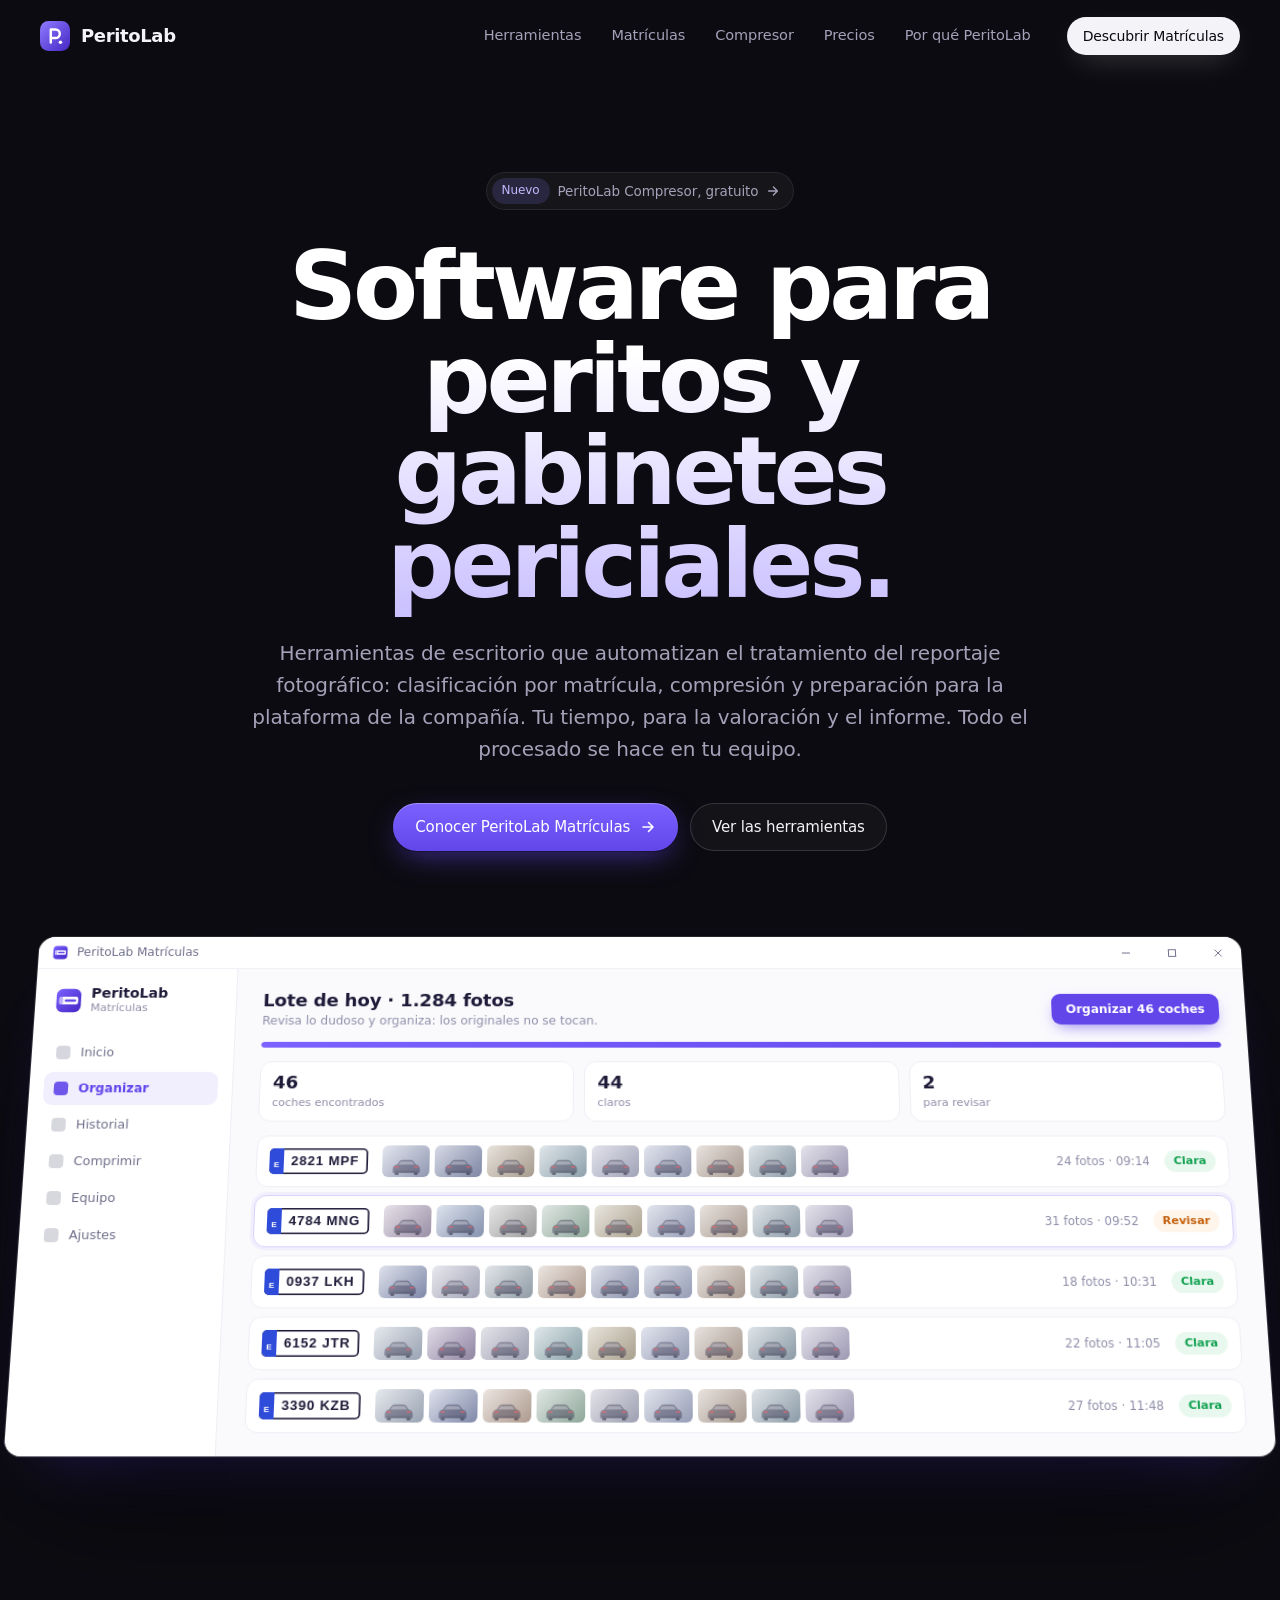
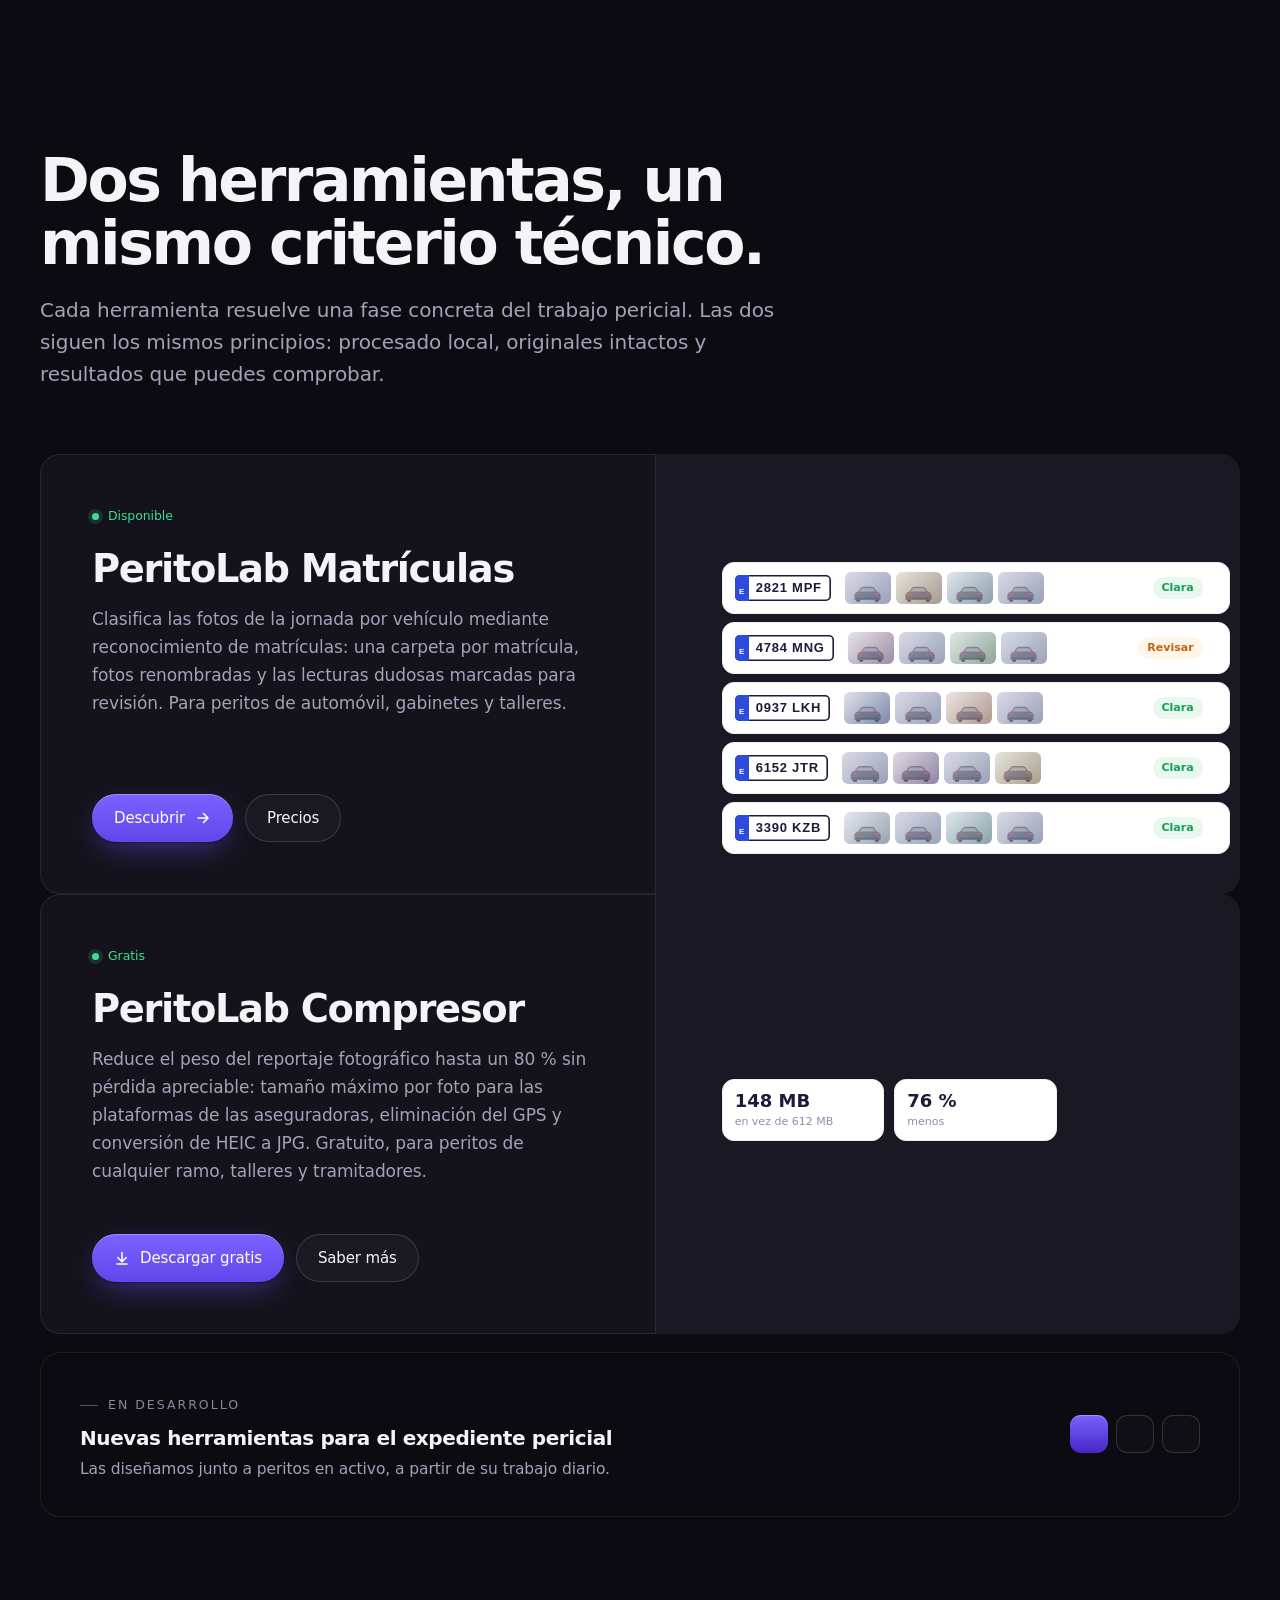
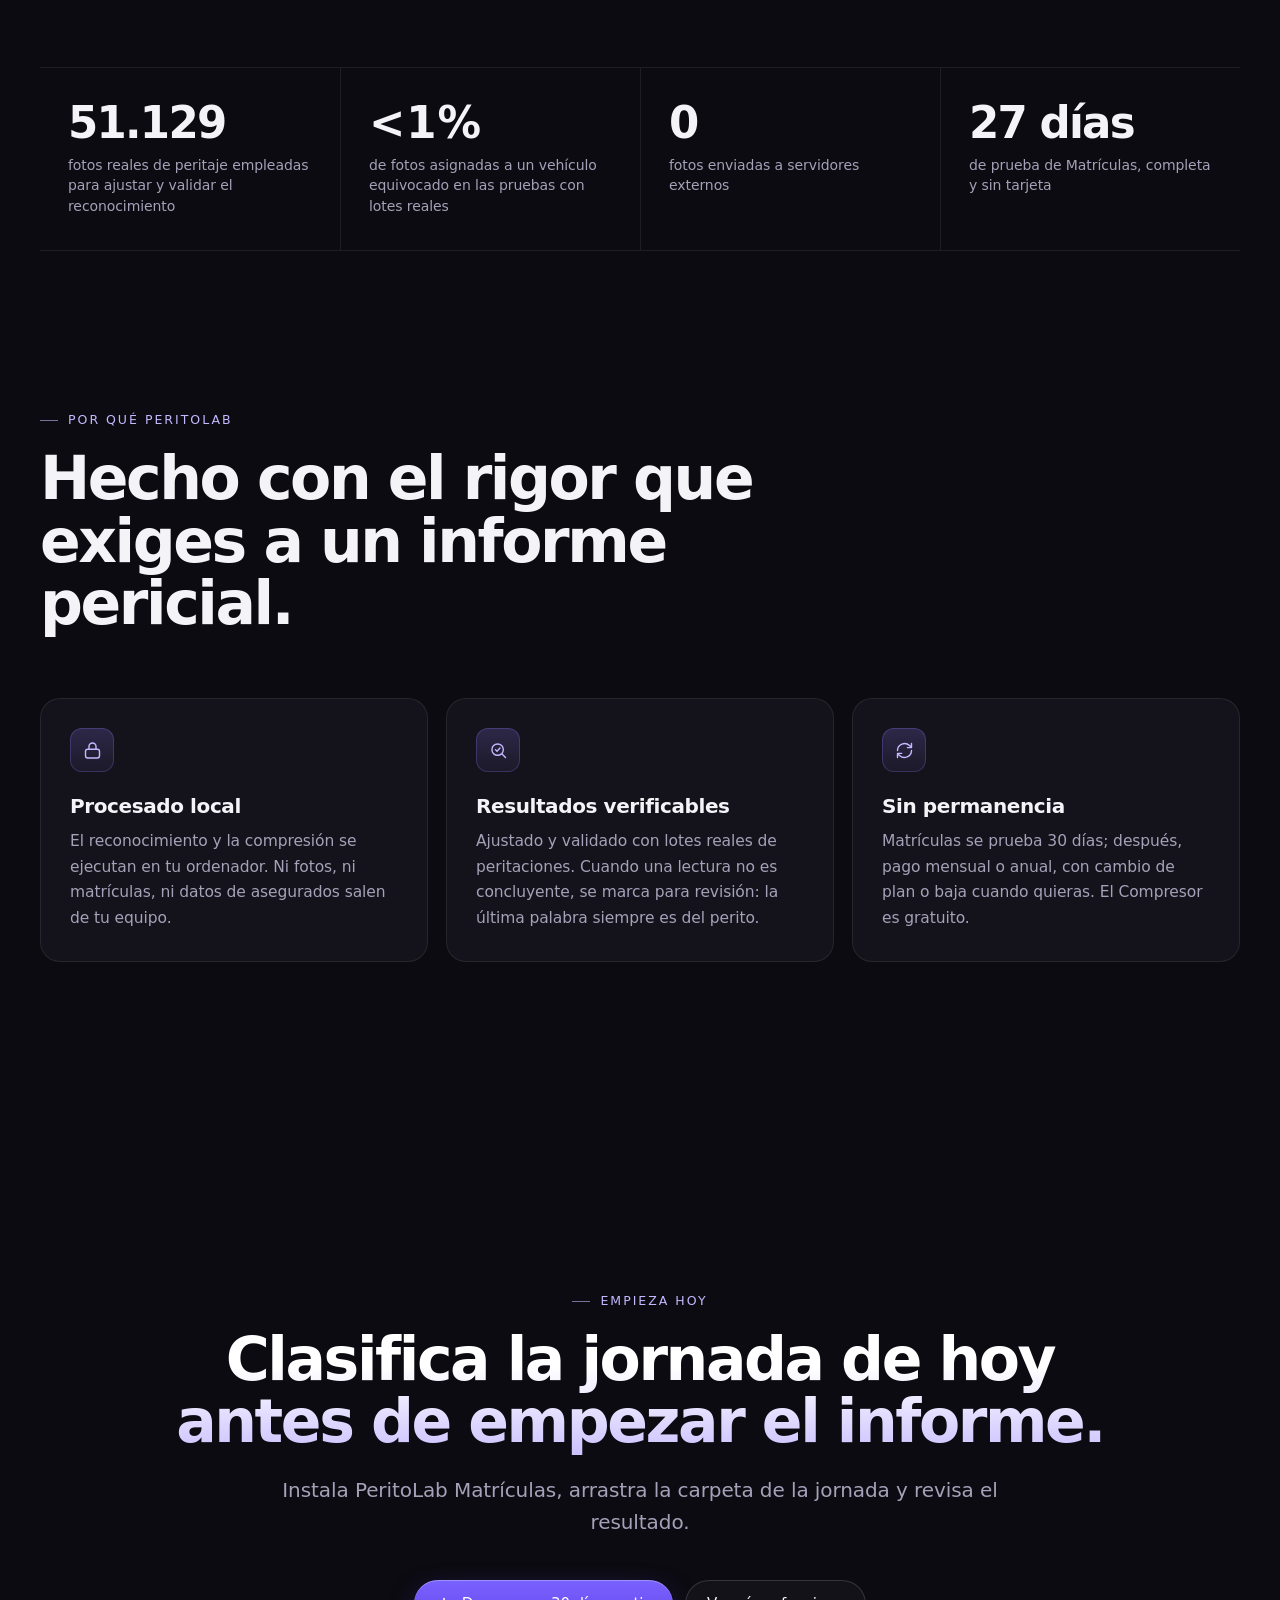
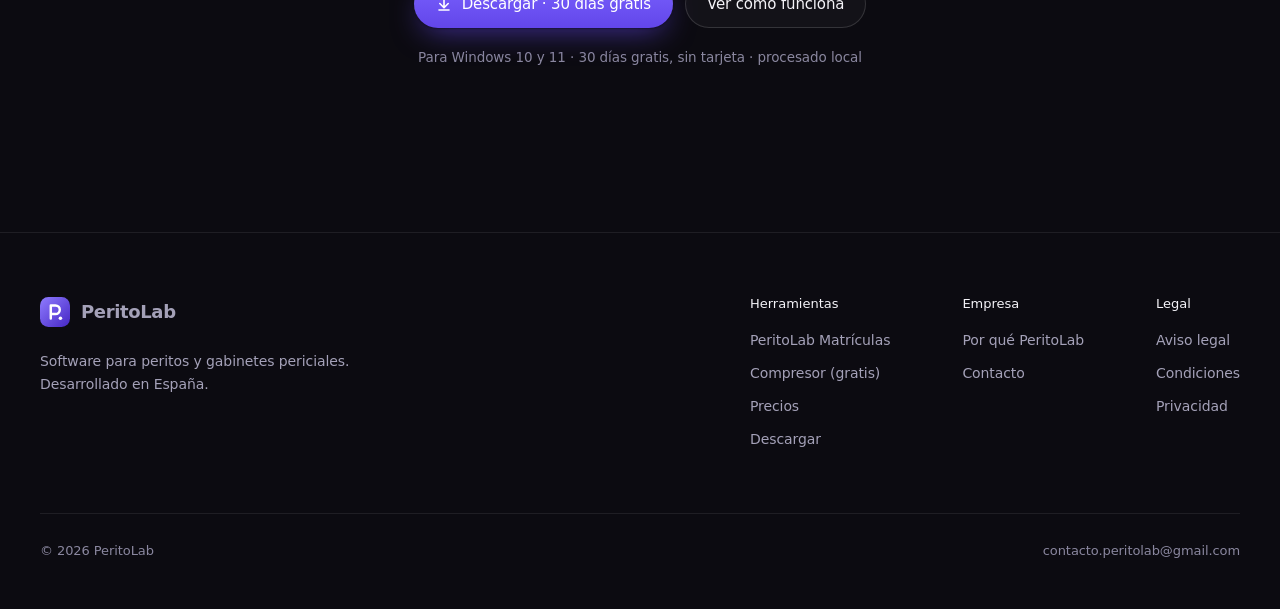
==== commit 96d4d48b: "Web de Peritolab: marca, página de Matrículas y legales con el nuevo diseño Co-Authored-By: Claude O" ====
--- a/index.html
+++ b/index.html
@@ -3,11 +3,11 @@
 <head>
 <meta charset="utf-8">
 <meta name="viewport" content="width=device-width, initial-scale=1">
-<title>PeritoLab · Herramientas para peritos</title>
-<meta name="description" content="PeritoLab hace software preciso y discreto para peritos y gabinetes. Empezamos por PeritoLab Matrículas: las fotos de cada coche, en su carpeta, solas.">
+<title>PeritoLab · Software para peritos y gabinetes periciales</title>
+<meta name="description" content="Software para peritos y gabinetes periciales: clasifica el reportaje fotográfico por matrícula y prepara las fotos para la plataforma de la aseguradora.">
 <meta name="theme-color" content="#0c0b11">
-<meta property="og:title" content="PeritoLab · Herramientas para peritos">
-<meta property="og:description" content="Software preciso y discreto para peritos y gabinetes.">
+<meta property="og:title" content="PeritoLab · Software para peritos y gabinetes periciales">
+<meta property="og:description" content="Clasificación del reportaje fotográfico por matrícula y compresión de fotos para las aseguradoras. Procesado local.">
 <meta property="og:type" content="website">
 <meta property="og:url" content="https://jositofidigym.github.io/organizador-matriculas/">
 <meta property="og:site_name" content="PeritoLab">
@@ -15,15 +15,16 @@
 <meta property="og:image" content="https://jositofidigym.github.io/organizador-matriculas/og.png">
 <meta property="og:image:width" content="1200">
 <meta property="og:image:height" content="630">
-<meta property="og:image:alt" content="PeritoLab · Herramientas para peritos">
+<meta property="og:image:alt" content="PeritoLab · Software para peritos y gabinetes periciales">
 <meta name="twitter:card" content="summary_large_image">
+<meta name="author" content="PeritoLab">
 <link rel="canonical" href="https://jositofidigym.github.io/organizador-matriculas/">
 <link rel="apple-touch-icon" href="apple-touch-icon.png">
 <link rel="icon" href="data:image/svg+xml,%3Csvg xmlns='http://www.w3.org/2000/svg' viewBox='0 0 32 32'%3E%3Cdefs%3E%3ClinearGradient id='g' x1='0' y1='0' x2='1' y2='1'%3E%3Cstop offset='0' stop-color='%238F7BFF'/%3E%3Cstop offset='1' stop-color='%234527C4'/%3E%3C/linearGradient%3E%3C/defs%3E%3Crect width='32' height='32' rx='9' fill='url(%23g)'/%3E%3Cpath d='M11.5 23V9h5a4.6 4.6 0 0 1 0 9.2h-5' fill='none' stroke='%23fff' stroke-width='2.6' stroke-linecap='round' stroke-linejoin='round'/%3E%3Ccircle cx='21.8' cy='22.6' r='1.9' fill='%23fff'/%3E%3C/svg%3E">
-<link rel="stylesheet" href="estilo.css?v=071b677fb5">
+<link rel="stylesheet" href="estilo.css?v=018ce25aef">
 <script>document.documentElement.classList.add("js")</script>
 <script type="application/ld+json">
-{"@context":"https://schema.org","@type":"Organization","name":"PeritoLab","url":"https://jositofidigym.github.io/organizador-matriculas/","logo":"https://jositofidigym.github.io/organizador-matriculas/apple-touch-icon.png","email":"contacto.peritolab@gmail.com"}
+{"@context":"https://schema.org","@graph":[{"@type":"Organization","@id":"https://jositofidigym.github.io/organizador-matriculas/#org","name":"PeritoLab","url":"https://jositofidigym.github.io/organizador-matriculas/","logo":"https://jositofidigym.github.io/organizador-matriculas/apple-touch-icon.png","email":"contacto.peritolab@gmail.com","description":"Software para peritos de seguros y gabinetes periciales.","areaServed":"ES"},{"@type":"WebSite","@id":"https://jositofidigym.github.io/organizador-matriculas/#web","url":"https://jositofidigym.github.io/organizador-matriculas/","name":"PeritoLab","inLanguage":"es-ES","publisher":{"@id":"https://jositofidigym.github.io/organizador-matriculas/#org"}}]}
 </script>
 </head>
 <body>
@@ -43,7 +44,7 @@
 
 <header class="nav">
   <div class="wrap">
-    <a class="brand" href="index.html" aria-label="PeritoLab, inicio"><svg aria-hidden="true"><use href="#logo"/></svg>PeritoLab</a>
+    <a class="brand" href="./" aria-label="PeritoLab, inicio"><svg aria-hidden="true"><use href="#logo"/></svg>PeritoLab</a>
     <nav class="nav-links" aria-label="Principal">
       <a href="#herramientas">Herramientas</a>
       <a href="matriculas.html">Matrículas</a>
@@ -60,9 +61,9 @@
 <section class="hero">
   <div class="wrap">
     <div class="hero-copy">
-      <a class="pill reveal" href="matriculas.html"><b>Nuevo</b> PeritoLab Matrículas ya está disponible <svg width="14" height="14" aria-hidden="true"><use href="#arrow"/></svg></a>
-      <h1 class="h-xl grad reveal" style="--d:.08s">El trabajo pesado del peritaje, resuelto.</h1>
-      <p class="lead reveal" style="--d:.16s">PeritoLab hace software preciso y discreto para peritos y gabinetes. Herramientas que se ocupan de lo repetitivo para que tú te ocupes del informe.</p>
+      <a class="pill reveal" href="compresor.html"><b>Nuevo</b> PeritoLab Compresor, gratuito <svg width="14" height="14" aria-hidden="true"><use href="#arrow"/></svg></a>
+      <h1 class="h-xl grad reveal" style="--d:.08s">Software para peritos y gabinetes periciales.</h1>
+      <p class="lead reveal" style="--d:.16s">Herramientas de escritorio que automatizan el tratamiento del reportaje fotográfico: clasificación por matrícula, compresión y preparación para la plataforma de la compañía. Tu tiempo, para la valoración y el informe. Todo el procesado se hace en tu equipo.</p>
       <div class="hero-cta reveal" style="--d:.24s">
         <a class="btn btn-primary" href="matriculas.html">Conocer PeritoLab Matrículas <svg aria-hidden="true"><use href="#arrow"/></svg></a>
         <a class="btn btn-ghost" href="#herramientas">Ver las herramientas</a>
@@ -113,15 +114,15 @@
   <div class="wrap">
     <div class="sec-head">
       <span class="eyebrow reveal">Herramientas</span>
-      <h2 class="h-l reveal" style="--d:.06s">Una casa, varias herramientas. Todas para el perito.</h2>
-      <p class="lead reveal" style="--d:.12s">Cada herramienta de PeritoLab resuelve una tarea concreta del día a día, y todas comparten la misma cuenta, la misma forma de trabajar y el mismo cuidado por tus datos.</p>
+      <h2 class="h-l reveal" style="--d:.06s">Dos herramientas, un mismo criterio técnico.</h2>
+      <p class="lead reveal" style="--d:.12s">Cada herramienta resuelve una fase concreta del trabajo pericial. Las dos siguen los mismos principios: procesado local, originales intactos y resultados que puedes comprobar.</p>
     </div>
 
     <article class="card product reveal">
       <div class="product-copy">
         <span class="badge-live">Disponible</span>
         <h3>PeritoLab Matrículas</h3>
-        <p class="muted">Arrastra la carpeta con las fotos del día y cada coche queda en su carpeta, con su matrícula. Tú solo revisas lo dudoso.</p>
+        <p class="muted">Clasifica las fotos de la jornada por vehículo mediante reconocimiento de matrículas: una carpeta por matrícula, fotos renombradas y las lecturas dudosas marcadas para revisión. Para peritos de automóvil, gabinetes y talleres.</p>
         <div class="actions">
           <a class="btn btn-primary" href="matriculas.html">Descubrir <svg aria-hidden="true"><use href="#arrow"/></svg></a>
           <a class="btn btn-ghost" href="matriculas.html#precios">Precios</a>
@@ -149,7 +150,7 @@
       <div class="product-copy">
         <span class="badge-live">Gratis</span>
         <h3>PeritoLab Compresor</h3>
-        <p class="muted">Las fotos de un siniestro ocupan hasta un 80&nbsp;% menos y se suben a cualquier portal: tamaño máximo por foto, sin GPS y las HEIC del iPhone en JPG. Gratis para siempre.</p>
+        <p class="muted">Reduce el peso del reportaje fotográfico hasta un 80&nbsp;% sin pérdida apreciable: tamaño máximo por foto para las plataformas de las aseguradoras, eliminación del GPS y conversión de HEIC a JPG. Gratuito, para peritos de cualquier ramo, talleres y tramitadores.</p>
         <div class="actions">
           <a class="btn btn-primary" href="https://github.com/jositofidigym/organizador-matriculas/releases/download/compresor/PeritoLabCompresor-instalador.exe"><svg aria-hidden="true"><use href="#down"/></svg> Descargar gratis</a>
           <a class="btn btn-ghost" href="compresor.html">Saber más</a>
@@ -174,9 +175,9 @@
 
     <div class="card soon reveal">
       <div>
-        <span class="eyebrow">En camino</span>
-        <h3>Más herramientas para peritos</h3>
-        <p>Estamos preparando las siguientes, con peritos que las usan cada día. Con tu cuenta de PeritoLab tendrás todas a mano.</p>
+        <span class="eyebrow">En desarrollo</span>
+        <h3>Nuevas herramientas para el expediente pericial</h3>
+        <p>Las diseñamos junto a peritos en activo, a partir de su trabajo diario.</p>
       </div>
       <div class="dots" aria-hidden="true"><i></i><i></i><i></i></div>
     </div>
@@ -186,31 +187,31 @@
 <section class="block" id="principios" style="padding-top:0">
   <div class="wrap">
     <div class="metrics reveal">
-      <div class="metric"><b data-count="57000">57.000</b><span>fotos reales de peritaje usadas para afinar el reconocimiento</span></div>
-      <div class="metric"><b>&lt;&#8202;1&#8202;%</b><span>de fotos mal agrupadas en nuestras pruebas con lotes reales</span></div>
-      <div class="metric"><b>0</b><span>fotos que salen de tu ordenador</span></div>
-      <div class="metric"><b data-count="30" data-suffix=" días">30 días</b><span>de prueba con todo incluido, sin tarjeta</span></div>
+      <div class="metric"><b data-count="57000">57.000</b><span>fotos reales de peritaje empleadas para ajustar y validar el reconocimiento</span></div>
+      <div class="metric"><b>&lt;&#8202;1&#8202;%</b><span>de fotos asignadas a un vehículo equivocado en las pruebas con lotes reales</span></div>
+      <div class="metric"><b>0</b><span>fotos enviadas a servidores externos</span></div>
+      <div class="metric"><b data-count="30" data-suffix=" días">30 días</b><span>de prueba de Matrículas, completa y sin tarjeta</span></div>
     </div>
 
     <div class="sec-head" style="margin-top:150px">
       <span class="eyebrow reveal">Por qué PeritoLab</span>
-      <h2 class="h-l reveal" style="--d:.06s">Hecho con el mismo rigor que pides a un informe.</h2>
+      <h2 class="h-l reveal" style="--d:.06s">Hecho con el rigor que exiges a un informe pericial.</h2>
     </div>
     <div class="grid-3">
       <div class="card reveal">
         <div class="ico"><svg viewBox="0 0 24 24" fill="none" stroke="currentColor" stroke-width="1.6" stroke-linecap="round" stroke-linejoin="round"><rect x="4" y="10.5" width="16" height="10" rx="2.5"/><path d="M8 10.5V7.5a4 4 0 0 1 8 0v3"/></svg></div>
-        <h3>Privado por diseño</h3>
-        <p>Todo se procesa en tu ordenador. No subimos tus fotos, ni tus matrículas, ni los datos de tus clientes a ningún sitio.</p>
+        <h3>Procesado local</h3>
+        <p>El reconocimiento y la compresión se ejecutan en tu ordenador. Ni fotos, ni matrículas, ni datos de asegurados salen de tu equipo.</p>
       </div>
       <div class="card reveal" style="--d:.08s">
         <div class="ico"><svg viewBox="0 0 24 24" fill="none" stroke="currentColor" stroke-width="1.6" stroke-linecap="round" stroke-linejoin="round"><circle cx="11" cy="11" r="6.5"/><path d="M20 20l-4.2-4.2M8.5 11l1.8 1.8 3.4-3.6"/></svg></div>
-        <h3>Preciso y comprobable</h3>
-        <p>Afinado con miles de fotos de peritajes reales. Y cuando algo no está claro, te lo marca para que decidas tú.</p>
+        <h3>Resultados verificables</h3>
+        <p>Ajustado y validado con lotes reales de peritaciones. Cuando una lectura no es concluyente, se marca para revisión: la última palabra siempre es del perito.</p>
       </div>
       <div class="card reveal" style="--d:.16s">
         <div class="ico"><svg viewBox="0 0 24 24" fill="none" stroke="currentColor" stroke-width="1.6" stroke-linecap="round" stroke-linejoin="round"><path d="M4 12a8 8 0 0 1 13.7-5.6L20 8.7M20 4v4.7h-4.7M20 12a8 8 0 0 1-13.7 5.6L4 15.3M4 20v-4.7h4.7"/></svg></div>
         <h3>Sin permanencia</h3>
-        <p>Pruébalo 30 días. Después, pagas al mes o al año y cambias de plan o te das de baja cuando quieras.</p>
+        <p>Matrículas se prueba 30 días; después, pago mensual o anual, con cambio de plan o baja cuando quieras. El Compresor es gratuito.</p>
       </div>
     </div>
   </div>
@@ -219,13 +220,13 @@
 <section class="final">
   <div class="wrap">
     <span class="eyebrow reveal">Empieza hoy</span>
-    <h2 class="h-l grad reveal" style="--d:.06s;margin-top:18px">Ordena las fotos de hoy<br>en lo que tardas en un café.</h2>
-    <p class="lead reveal" style="--d:.12s;margin:22px auto 0">Instala PeritoLab Matrículas, arrastra la carpeta del día y mira cómo queda.</p>
+    <h2 class="h-l grad reveal" style="--d:.06s;margin-top:18px">Clasifica la jornada de hoy<br>antes de empezar el informe.</h2>
+    <p class="lead reveal" style="--d:.12s;margin:22px auto 0">Instala PeritoLab Matrículas, arrastra la carpeta de la jornada y revisa el resultado.</p>
     <div class="hero-cta reveal" style="--d:.18s">
       <a class="btn btn-primary" href="https://github.com/jositofidigym/organizador-matriculas/releases/latest/download/OrganizadorMatriculas-instalador.exe"><svg aria-hidden="true"><use href="#down"/></svg> Descargar · 30 días gratis</a>
       <a class="btn btn-ghost" href="matriculas.html">Ver cómo funciona</a>
     </div>
-    <p class="hero-note reveal" style="--d:.24s">Para Windows 10 y 11 · sin tarjeta · las fotos no salen de tu ordenador</p>
+    <p class="hero-note reveal" style="--d:.24s">Para Windows 10 y 11 · 30 días gratis, sin tarjeta · procesado local</p>
   </div>
 </section>
 
@@ -235,13 +236,13 @@
   <div class="wrap">
     <div class="foot-top">
       <div>
-        <a class="brand" href="index.html"><svg aria-hidden="true"><use href="#logo"/></svg>PeritoLab</a>
-        <p class="tagline">Herramientas para peritos. Software preciso y discreto, hecho en España.</p>
+        <a class="brand" href="./"><svg aria-hidden="true"><use href="#logo"/></svg>PeritoLab</a>
+        <p class="tagline">Software para peritos y gabinetes periciales. Desarrollado en España.</p>
       </div>
       <div class="foot-cols">
-        <div><h4>Herramientas</h4><a href="matriculas.html">PeritoLab Matrículas</a><a href="compresor.html">Compresor (gratis)</a><a href="matriculas.html#precios">Precios</a><a href="https://github.com/jositofidigym/organizador-matriculas/releases/latest/download/OrganizadorMatriculas-instalador.exe">Descargar</a></div>
-        <div><h4>Empresa</h4><a href="#principios">Por qué PeritoLab</a><a href="mailto:contacto.peritolab@gmail.com">Contacto</a></div>
-        <div><h4>Legal</h4><a href="aviso-legal.html">Aviso legal</a><a href="condiciones.html">Condiciones</a><a href="privacidad.html">Privacidad</a></div>
+        <div><h2>Herramientas</h2><a href="matriculas.html">PeritoLab Matrículas</a><a href="compresor.html">Compresor (gratis)</a><a href="matriculas.html#precios">Precios</a><a href="https://github.com/jositofidigym/organizador-matriculas/releases/latest/download/OrganizadorMatriculas-instalador.exe">Descargar</a></div>
+        <div><h2>Empresa</h2><a href="#principios">Por qué PeritoLab</a><a href="mailto:contacto.peritolab@gmail.com">Contacto</a></div>
+        <div><h2>Legal</h2><a href="aviso-legal.html">Aviso legal</a><a href="condiciones.html">Condiciones</a><a href="privacidad.html">Privacidad</a></div>
       </div>
     </div>
     <div class="foot-legal">
@@ -251,6 +252,6 @@
   </div>
 </footer>
 
-<script src="web.js?v=1df9050288"></script>
+<script src="web.js?v=4a1ef4df12"></script>
 </body>
 </html>
--- a/estilo.css
+++ b/estilo.css
@@ -8,7 +8,7 @@
   --line-2: rgba(255, 255, 255, .14);
   --text: #f4f3f8;
   --muted: #a4a1b8;
-  --faint: #7d7a92;
+  --faint: #8a879f;
   --accent: #6246ea;
   --accent-2: #8f7bff;
   --accent-3: #c4b8ff;
@@ -320,7 +320,7 @@
 .foot { border-top: 1px solid var(--line); padding: 64px 0 48px; font-size: 14px; color: var(--muted); }
 .foot-top { display: flex; justify-content: space-between; gap: 40px; flex-wrap: wrap; }
 .foot-cols { display: flex; gap: 72px; flex-wrap: wrap; }
-.foot-cols h4 { margin: 0 0 14px; font: 500 13px/1 var(--font); color: var(--text); }
+.foot-cols h2 { margin: 0 0 14px; font: 500 13px/1 var(--font); color: var(--text); letter-spacing: 0; }
 .foot-cols a { display: block; padding: 5px 0; transition: color .25s; }
 .foot-cols a:hover { color: var(--text); }
 .foot-legal { margin-top: 56px; padding-top: 26px; border-top: 1px solid var(--line); display: flex; justify-content: space-between; gap: 16px; flex-wrap: wrap; font-size: 13px; color: var(--faint); }
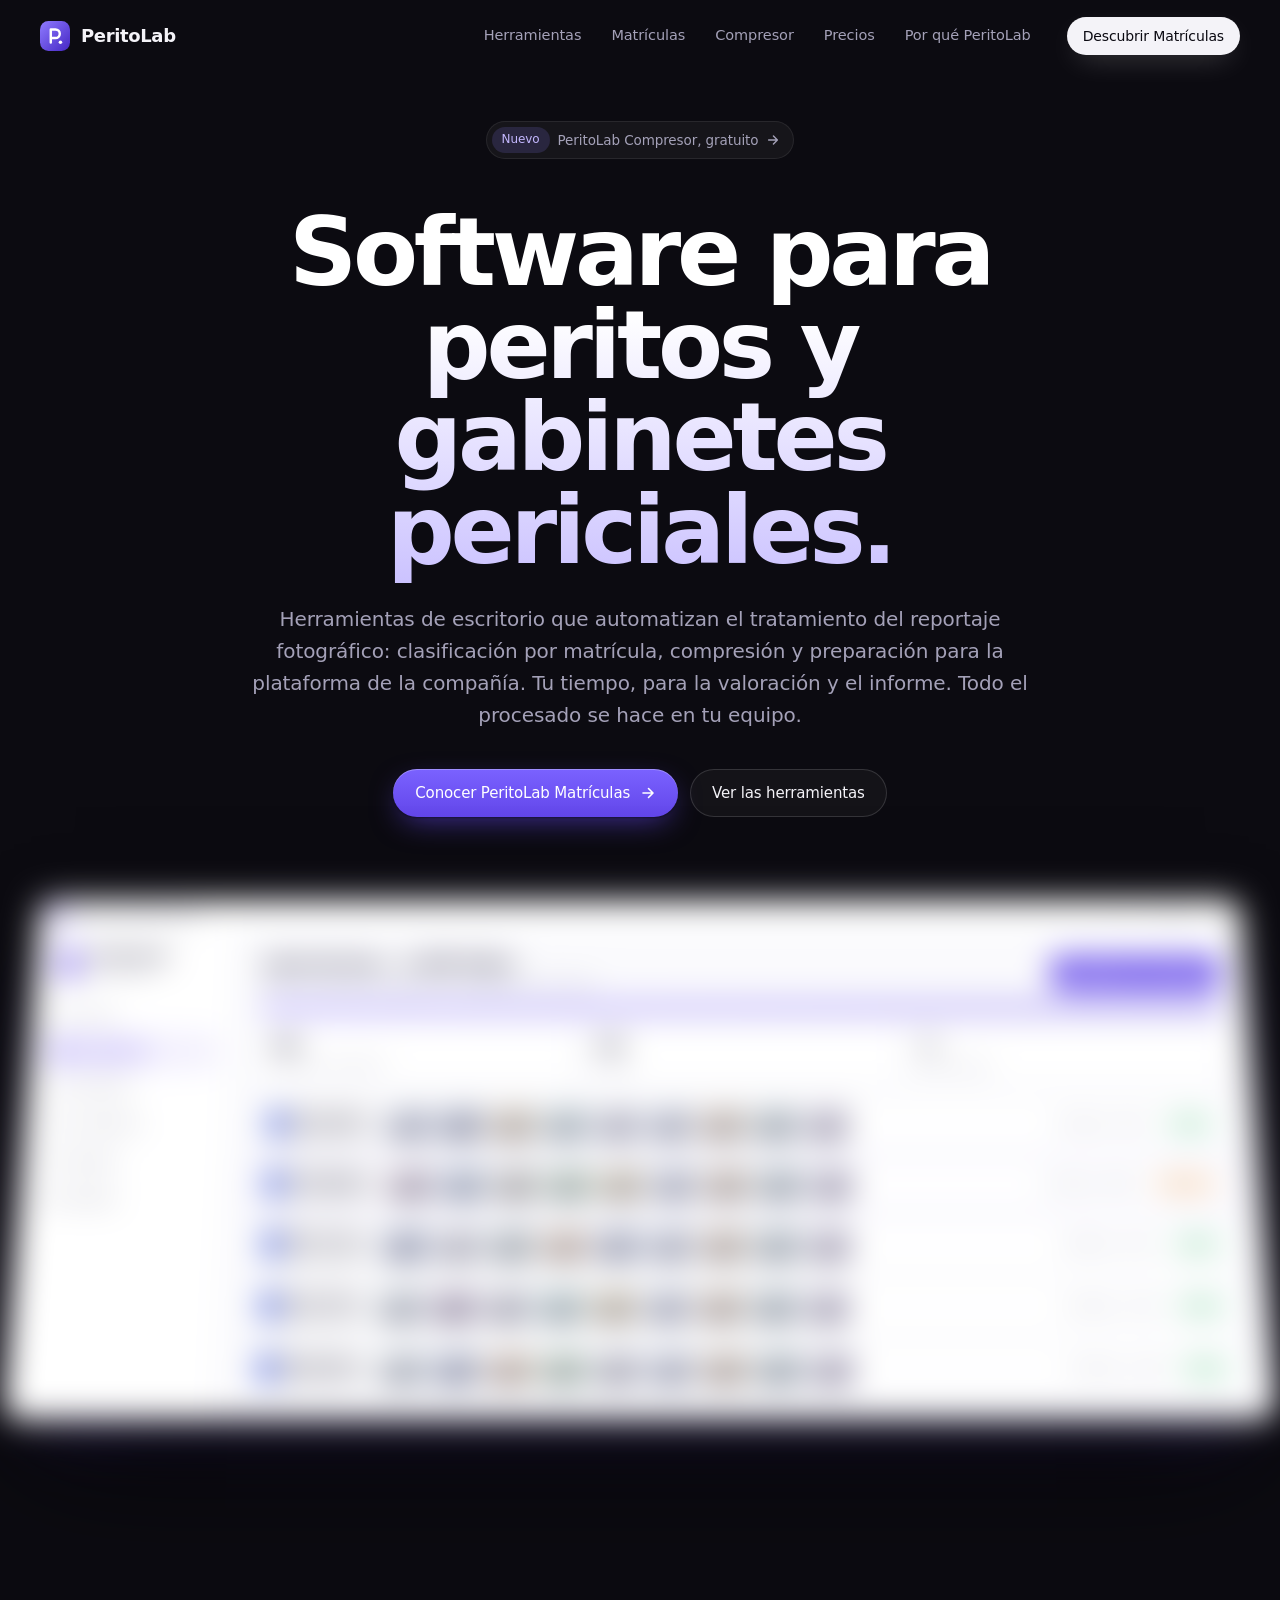
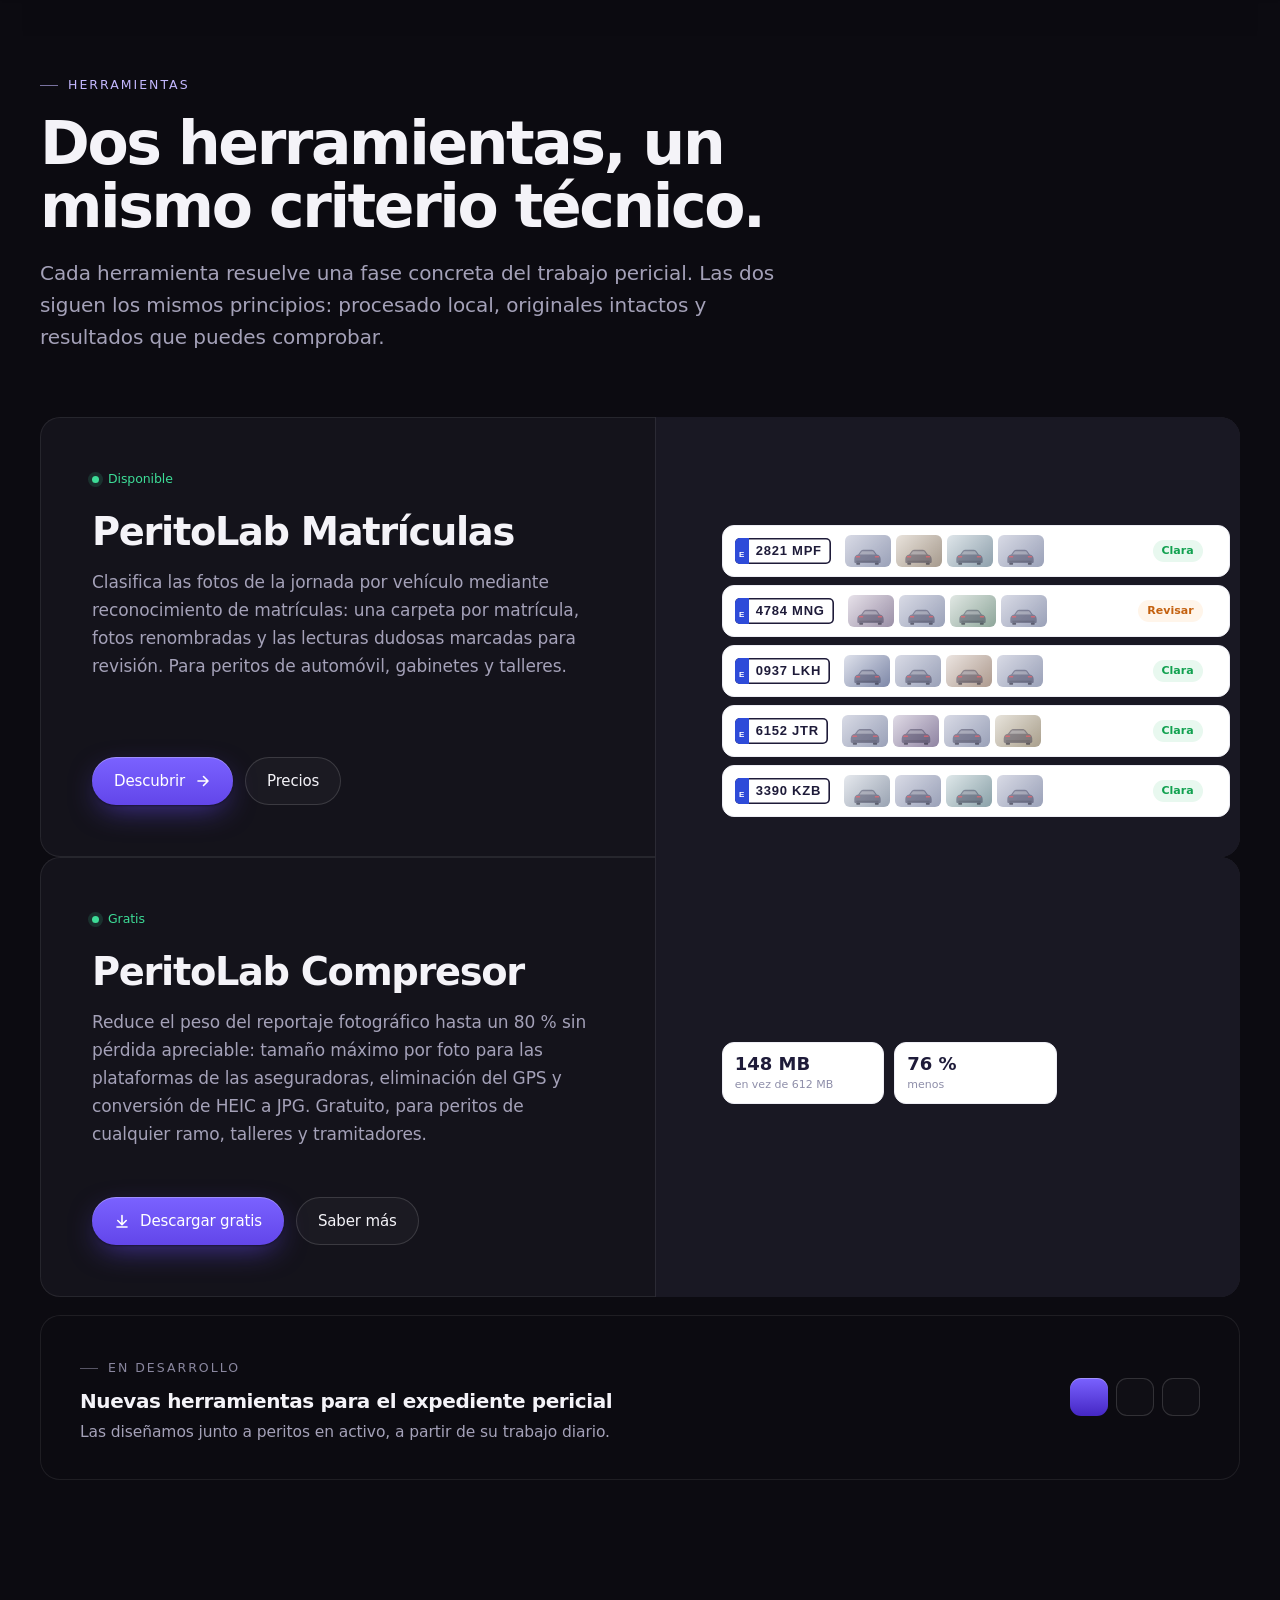
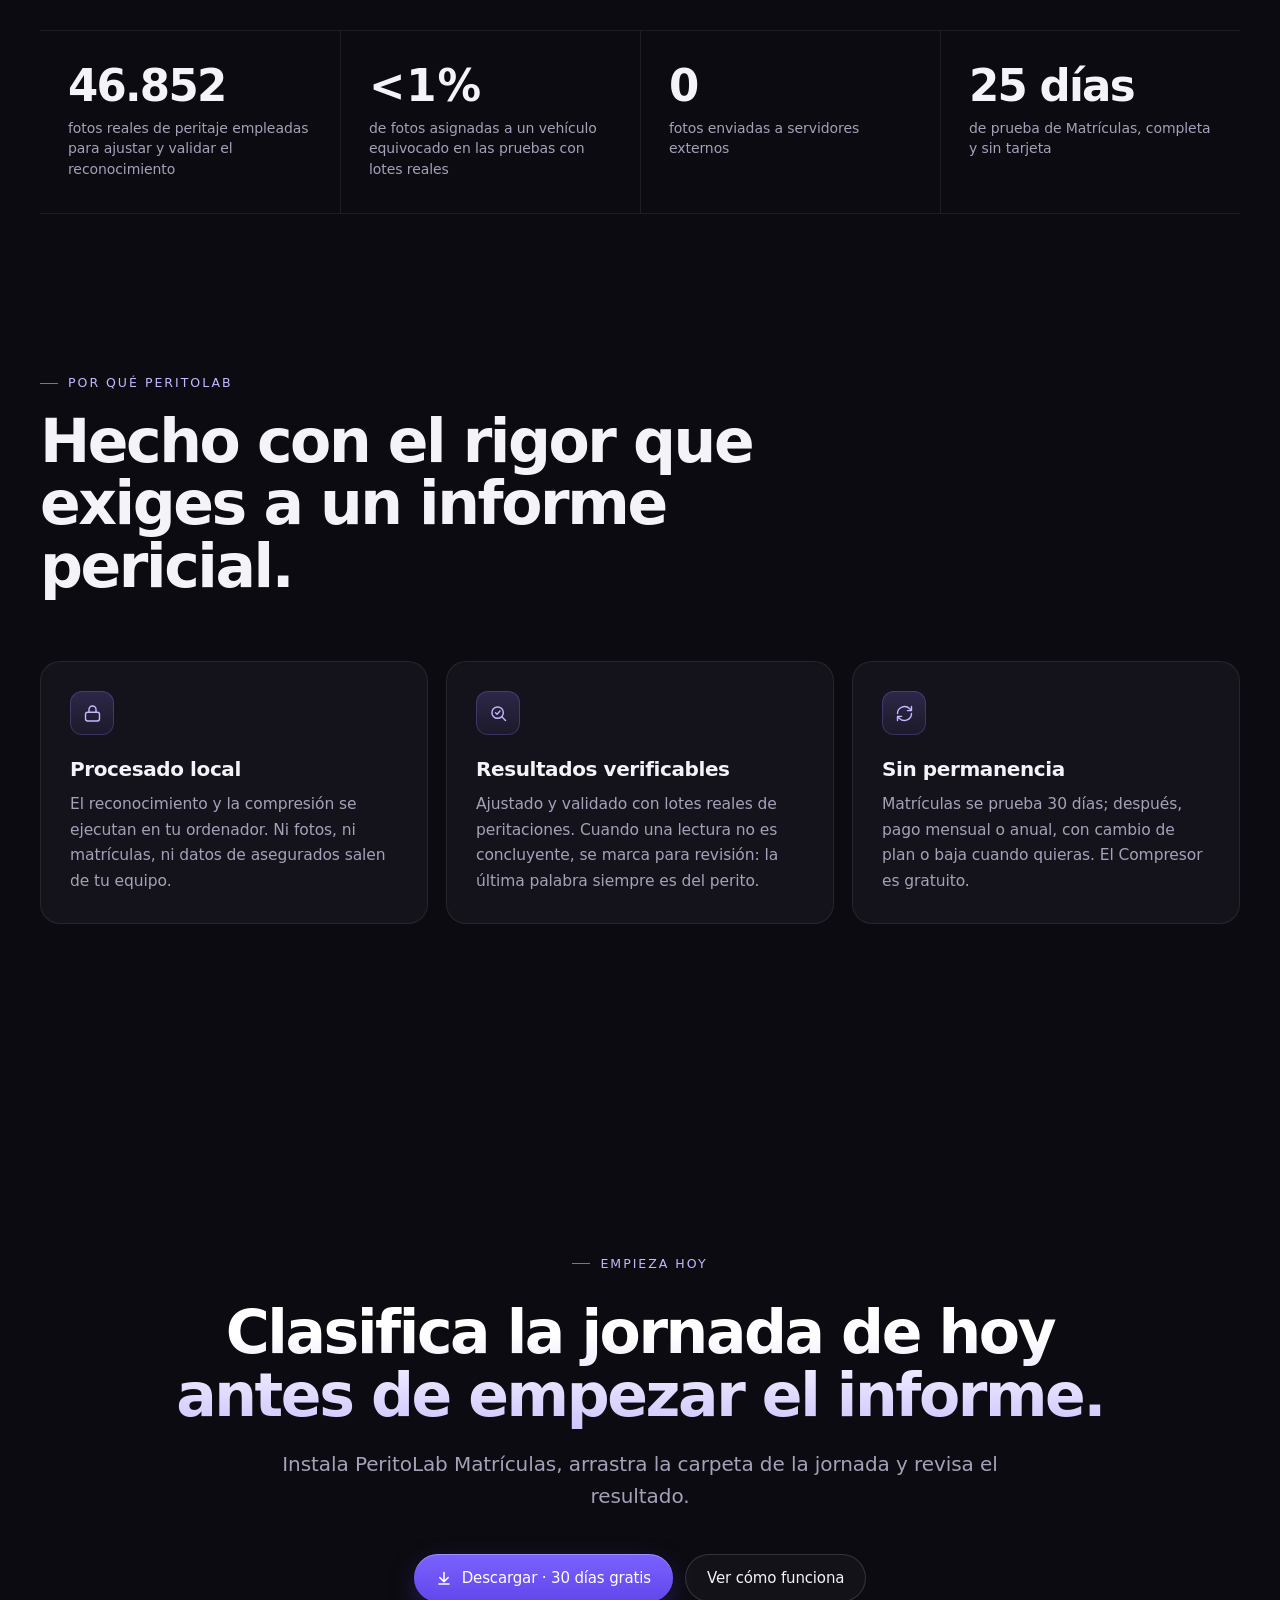
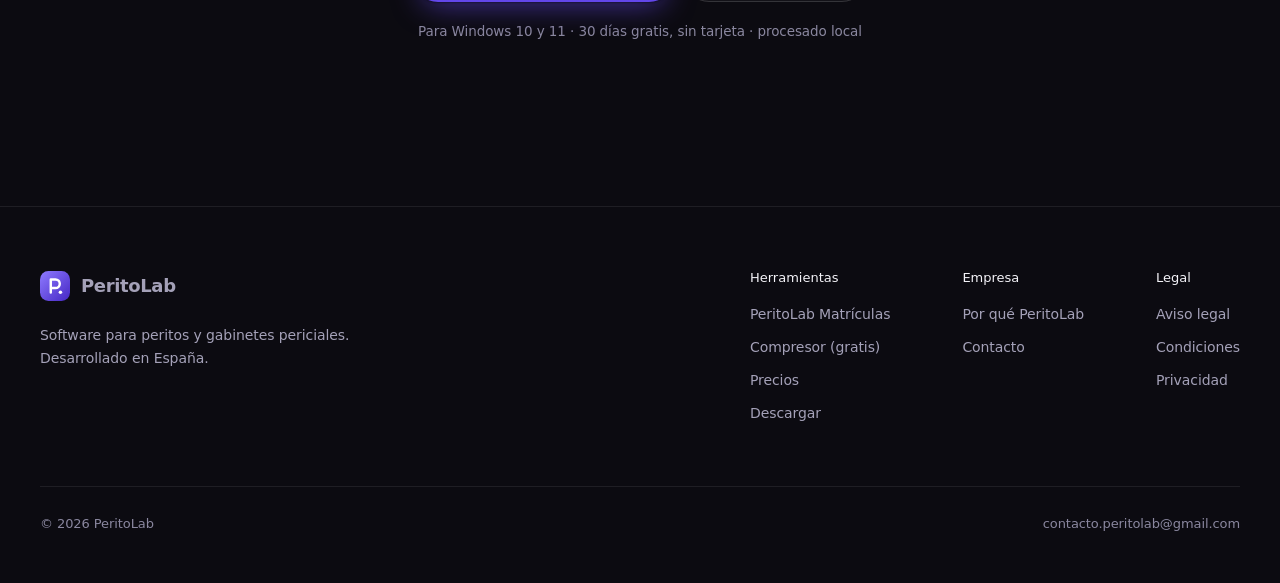
==== commit 23a220a7: "Web de Peritolab: marca, página de Matrículas y legales con el nuevo diseño Co-Authored-By: Claude O" ====
--- a/index.html
+++ b/index.html
@@ -21,7 +21,7 @@
 <link rel="canonical" href="https://jositofidigym.github.io/organizador-matriculas/">
 <link rel="apple-touch-icon" href="apple-touch-icon.png">
 <link rel="icon" href="data:image/svg+xml,%3Csvg xmlns='http://www.w3.org/2000/svg' viewBox='0 0 32 32'%3E%3Cdefs%3E%3ClinearGradient id='g' x1='0' y1='0' x2='1' y2='1'%3E%3Cstop offset='0' stop-color='%238F7BFF'/%3E%3Cstop offset='1' stop-color='%234527C4'/%3E%3C/linearGradient%3E%3C/defs%3E%3Crect width='32' height='32' rx='9' fill='url(%23g)'/%3E%3Cpath d='M11.5 23V9h5a4.6 4.6 0 0 1 0 9.2h-5' fill='none' stroke='%23fff' stroke-width='2.6' stroke-linecap='round' stroke-linejoin='round'/%3E%3Ccircle cx='21.8' cy='22.6' r='1.9' fill='%23fff'/%3E%3C/svg%3E">
-<link rel="stylesheet" href="estilo.css?v=018ce25aef">
+<link rel="stylesheet" href="estilo.css?v=c20a876f6f">
 <script>document.documentElement.classList.add("js")</script>
 <script type="application/ld+json">
 {"@context":"https://schema.org","@graph":[{"@type":"Organization","@id":"https://jositofidigym.github.io/organizador-matriculas/#org","name":"PeritoLab","url":"https://jositofidigym.github.io/organizador-matriculas/","logo":"https://jositofidigym.github.io/organizador-matriculas/apple-touch-icon.png","email":"contacto.peritolab@gmail.com","description":"Software para peritos de seguros y gabinetes periciales.","areaServed":"ES"},{"@type":"WebSite","@id":"https://jositofidigym.github.io/organizador-matriculas/#web","url":"https://jositofidigym.github.io/organizador-matriculas/","name":"PeritoLab","inLanguage":"es-ES","publisher":{"@id":"https://jositofidigym.github.io/organizador-matriculas/#org"}}]}
@@ -70,7 +70,7 @@
       </div>
     </div>
 
-    <div class="stage reveal play-on-view" style="--d:.32s" aria-hidden="true">
+    <div class="stage play-on-view" aria-hidden="true">
       <div class="window">
         <div class="win-bar"><svg><use href="#appicon"/></svg>PeritoLab Matrículas
           <div class="ctrl"><span><svg viewBox="0 0 10 10"><path d="M1 5h8" stroke="currentColor"/></svg></span><span><svg viewBox="0 0 10 10"><rect x="1.5" y="1.5" width="7" height="7" fill="none" stroke="currentColor"/></svg></span><span><svg viewBox="0 0 10 10"><path d="M1.5 1.5l7 7M8.5 1.5l-7 7" stroke="currentColor"/></svg></span></div>
@@ -252,6 +252,6 @@
   </div>
 </footer>
 
-<script src="web.js?v=4a1ef4df12"></script>
+<script src="web.js?v=019ee8d7f9"></script>
 </body>
 </html>
--- a/estilo.css
+++ b/estilo.css
@@ -92,7 +92,7 @@
 }
 .pill b { font-weight: 500; padding: 3px 10px; border-radius: 999px; background: rgba(143, 123, 255, .16); color: var(--accent-3); font-size: 12px; }
 a.pill:hover { box-shadow: inset 0 0 0 1px var(--line-2); color: var(--text); }
-.grad { background: linear-gradient(180deg, #fff 30%, #b9adff 120%); -webkit-background-clip: text; background-clip: text; color: transparent; padding-bottom: .1em; margin-bottom: -.1em; }
+.grad { background: linear-gradient(180deg, #fff 30%, #b9adff 120%); -webkit-background-clip: text; background-clip: text; color: transparent; padding: .18em 0 .22em; margin-bottom: -.22em; -webkit-box-decoration-break: clone; box-decoration-break: clone; }
 .lead { font-size: clamp(17px, 1.6vw, 20px); line-height: 1.6; color: var(--muted); max-width: 40em; }
 .h-xl { font-size: clamp(44px, 7.4vw, 96px); letter-spacing: -.045em; line-height: .98; }
 .h-l { font-size: clamp(34px, 4.8vw, 60px); letter-spacing: -.04em; }
@@ -100,15 +100,19 @@
 .center .lead { margin-inline: auto; }
 
 /* ---------- portada ---------- */
-.hero { position: relative; padding: 172px 0 96px; isolation: isolate; }
-.hero-copy { max-width: 920px; margin-inline: auto; text-align: center; }
+.hero { position: relative; padding: 0 0 96px; isolation: isolate; }
+.hero-copy { max-width: 920px; margin-inline: auto; text-align: center; min-height: 100vh; min-height: 100svh;
+  display: flex; flex-direction: column; justify-content: center; align-items: center; padding: 110px 0 72px; }
 .hero-copy .lead { margin: 26px auto 0; }
 .hero-cta { display: flex; gap: 12px; justify-content: center; flex-wrap: wrap; margin-top: 38px; }
 .hero-note { margin-top: 18px; font-size: 13.5px; color: var(--faint); }
 .hero .pill { margin-bottom: 30px; }
 
 /* ---------- ventana de la aplicación (maqueta) ---------- */
-.stage { position: relative; margin-top: 86px; perspective: 2200px; }
+.stage { position: relative; margin-top: 0; perspective: 2200px; }
+/* La ventana aparece al bajar: de borrosa y algo más abajo a nítida y en su sitio (web.js, --p de 0 a 1). */
+.js .hero .stage { --p: 0; opacity: var(--p); filter: blur(calc((1 - var(--p)) * 16px));
+  transform: translateY(calc((1 - var(--p)) * 70px)); will-change: opacity, filter, transform; }
 .window {
   --tilt: 14deg; position: relative; border-radius: 16px; overflow: hidden; background: #fafafd; color: #1e1b39;
   box-shadow: 0 0 0 1px rgba(255, 255, 255, .12), 0 50px 120px -30px rgba(0, 0, 0, .9), 0 30px 60px -40px rgba(98, 70, 234, .8);
@@ -344,6 +348,15 @@
 .tabla th { color: var(--text); font-weight: 600; background: rgba(255, 255, 255, .03); }
 .tabla td { color: var(--muted); }
 .tabla tr:last-child td { border-bottom: 0; }
+@media (max-width: 700px) {
+  .tabla { box-shadow: none; overflow: visible; }
+  .tabla table { min-width: 0; }
+  .tabla thead { display: none; }
+  .tabla tr { display: block; margin-bottom: 14px; border-radius: 14px; box-shadow: inset 0 0 0 1px var(--line); padding: 6px 0; }
+  .tabla td { display: block; border-bottom: 0; padding: 8px 16px; }
+  .tabla td::before { content: attr(data-label); display: block; font-size: 12px; font-weight: 600; letter-spacing: .04em;
+    text-transform: uppercase; color: var(--faint); margin-bottom: 2px; }
+}
 
 /* ---------- aparición al hacer scroll ---------- */
 .js .reveal { opacity: 0; transform: translateY(22px); filter: blur(6px); transition: opacity 1s var(--ease), transform 1s var(--ease), filter 1s var(--ease); transition-delay: var(--d, 0s); }
@@ -379,7 +392,8 @@
     margin: 0; padding: 8px 20px 18px; background: rgba(12, 11, 17, .98); border-bottom: 1px solid var(--line); font-size: 17px; }
   .nav.open .nav-links a { padding: 14px 4px; border-top: 1px solid var(--line); color: var(--text); }
   .brand small { display: none; }
-  .hero { padding: 132px 0 64px; }
+  .hero { padding: 0 0 64px; }
+  .hero-copy { padding: 96px 0 56px; }
   .block { padding: 104px 0; }
   .grid-3, .steps { grid-template-columns: 1fr; }
   .win-body { grid-template-columns: 1fr; min-height: 0; }
@@ -388,7 +402,7 @@
   .thumbs i:nth-child(n+3) { display: none; }
   .meta { display: none; }
   .row { grid-template-columns: auto 1fr auto; }
-  .stage { margin-top: 60px; }
+  .stage { margin-top: 0; }
   .window { --tilt: 8deg; }
   .product-copy { padding: 34px 28px; }
   .product-art .mini { left: 20px; right: 20px; top: 28px; width: auto; transform: none; }
@@ -416,6 +430,7 @@
 }
 
 @media (prefers-reduced-motion: reduce) {
+  .js .hero .stage { --p: 1 !important; filter: none; transform: none; }
   html { scroll-behavior: auto; }
   *, *::before, *::after { animation-duration: .001ms !important; animation-iteration-count: 1 !important; transition-duration: .001ms !important; }
   .js .reveal { opacity: 1; transform: none; filter: none; }
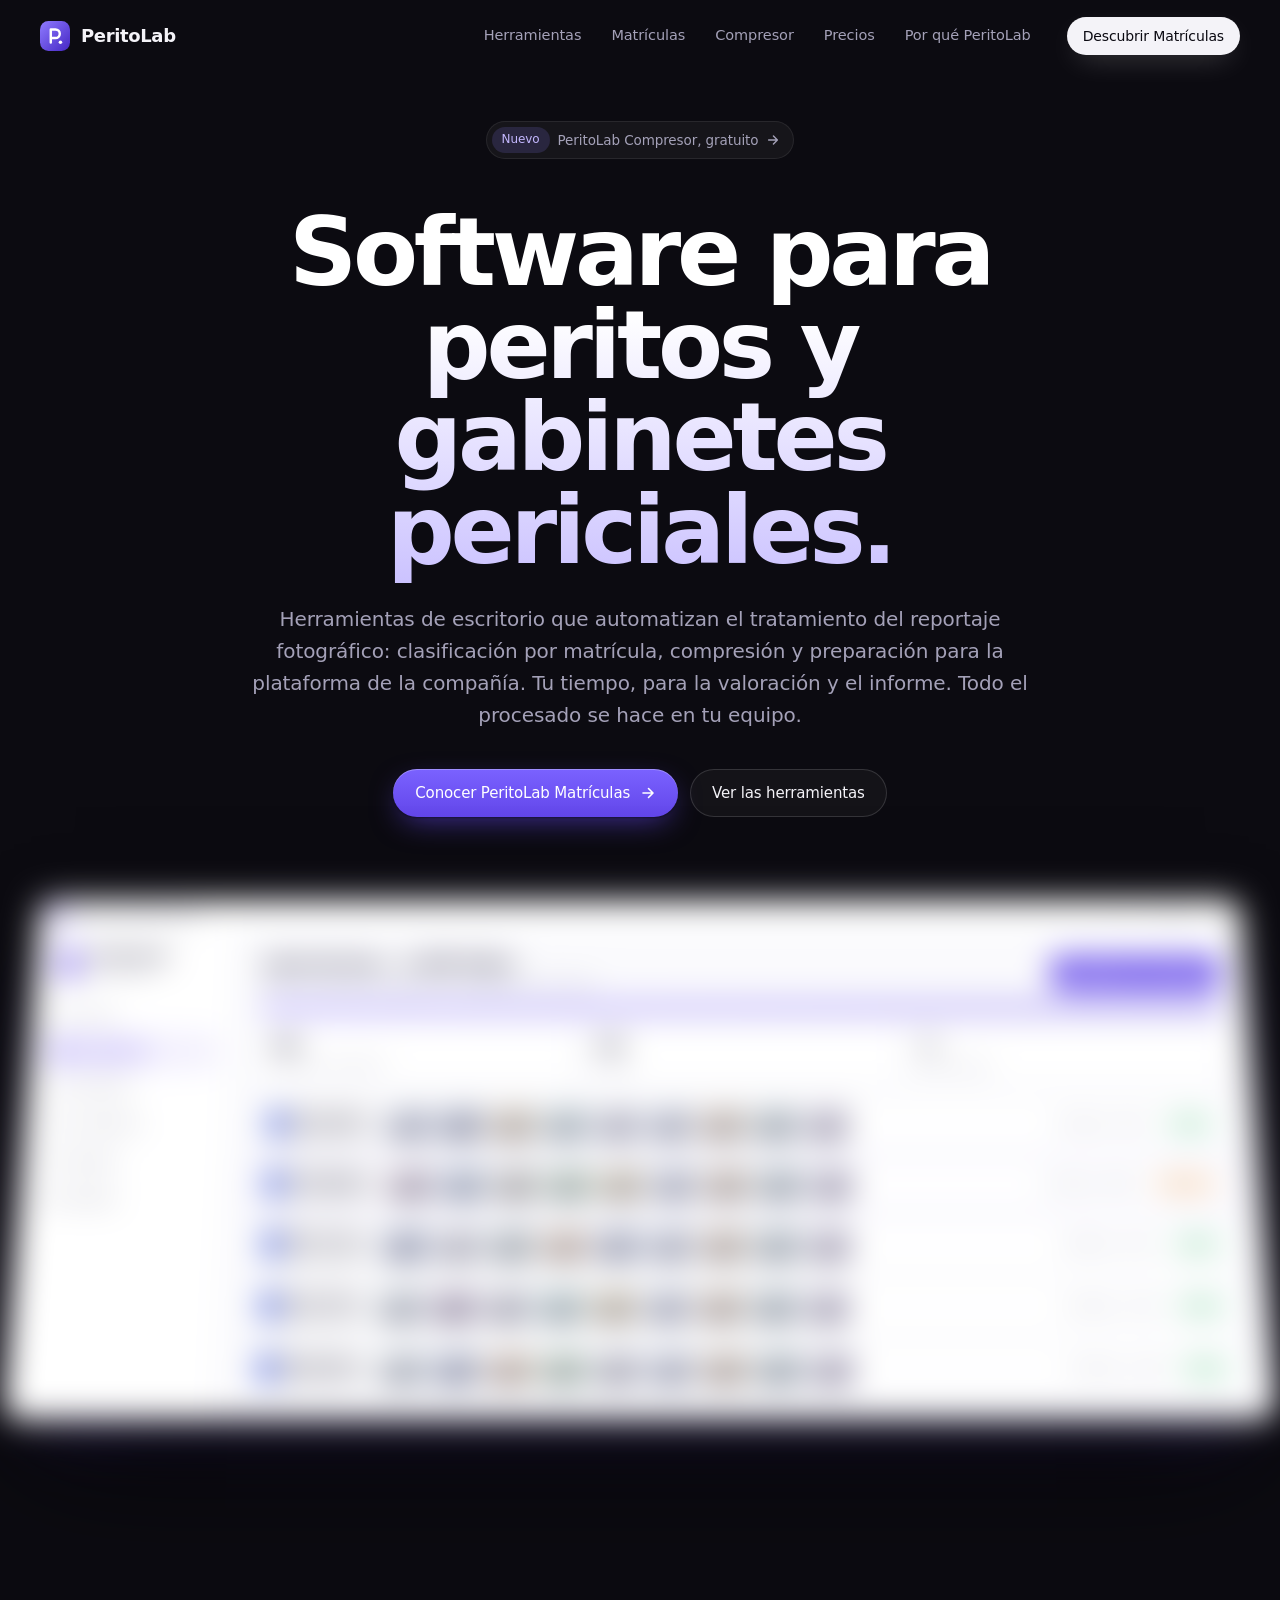
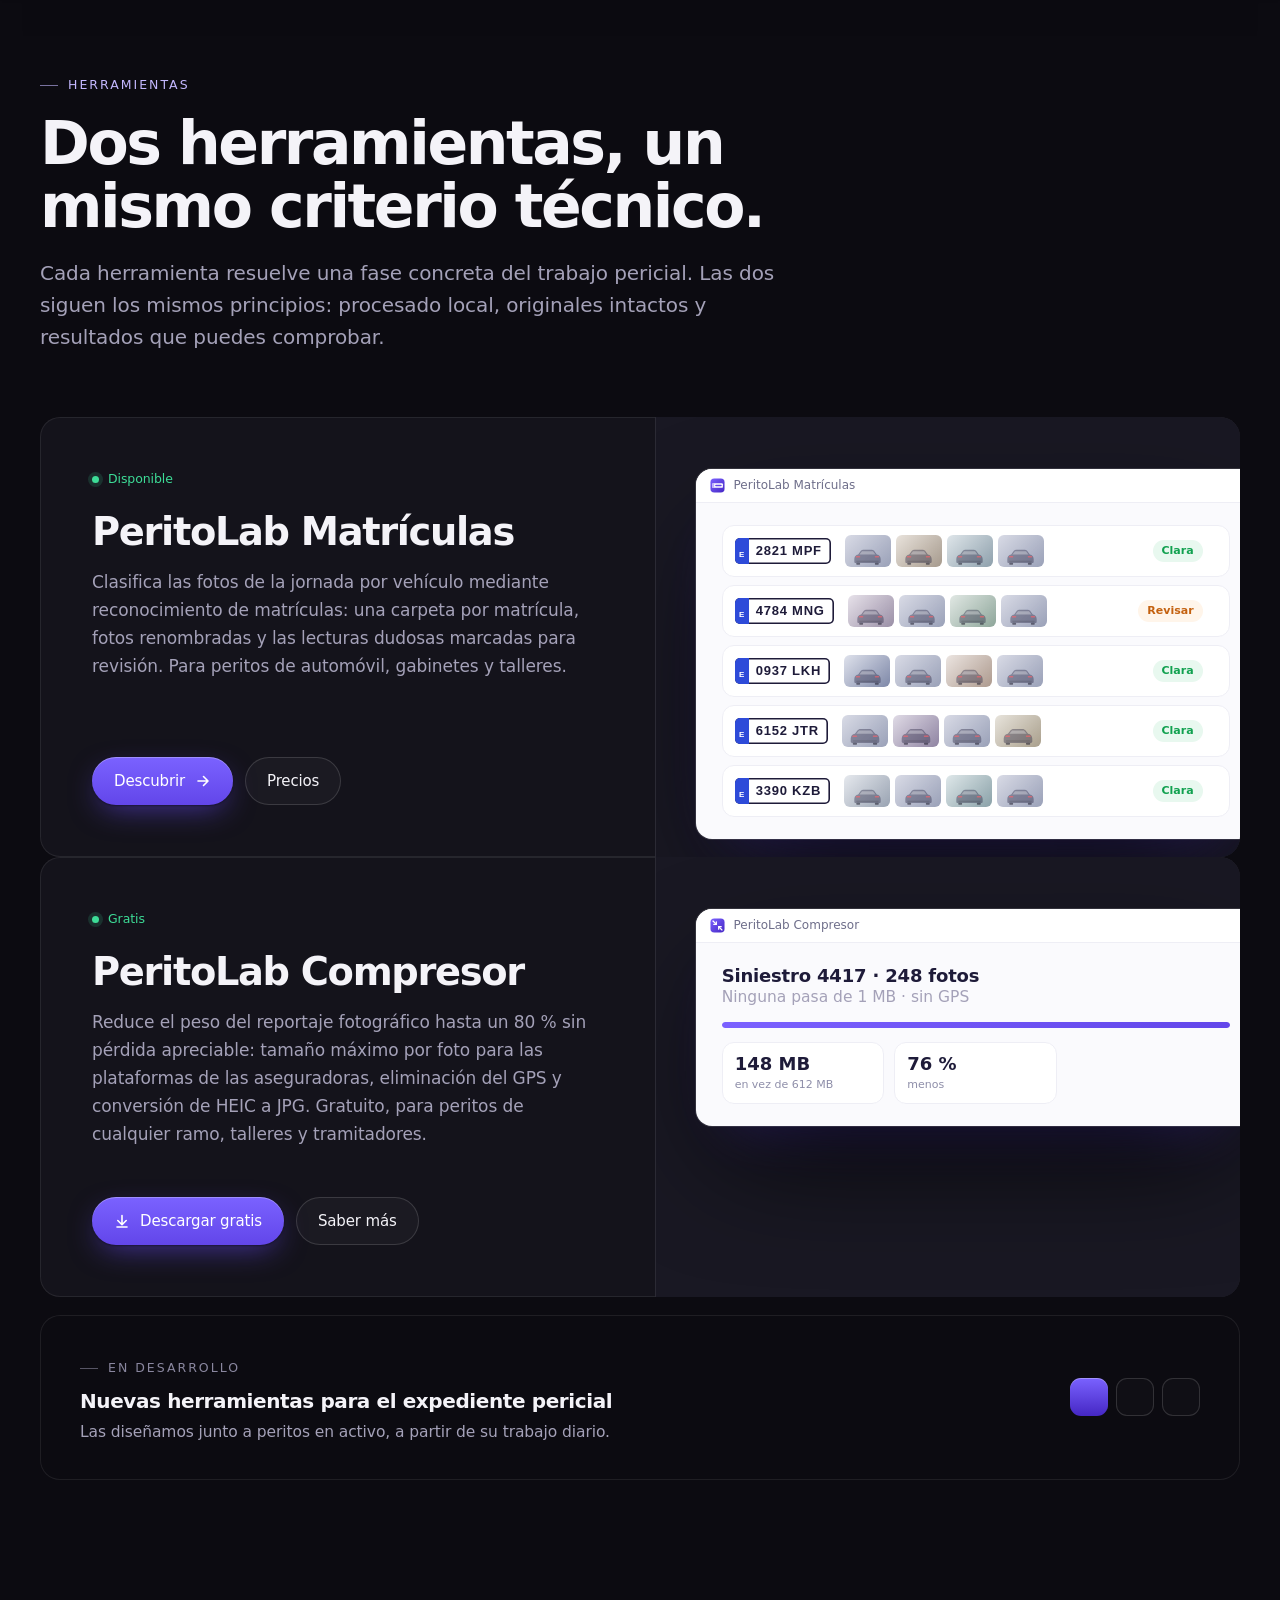
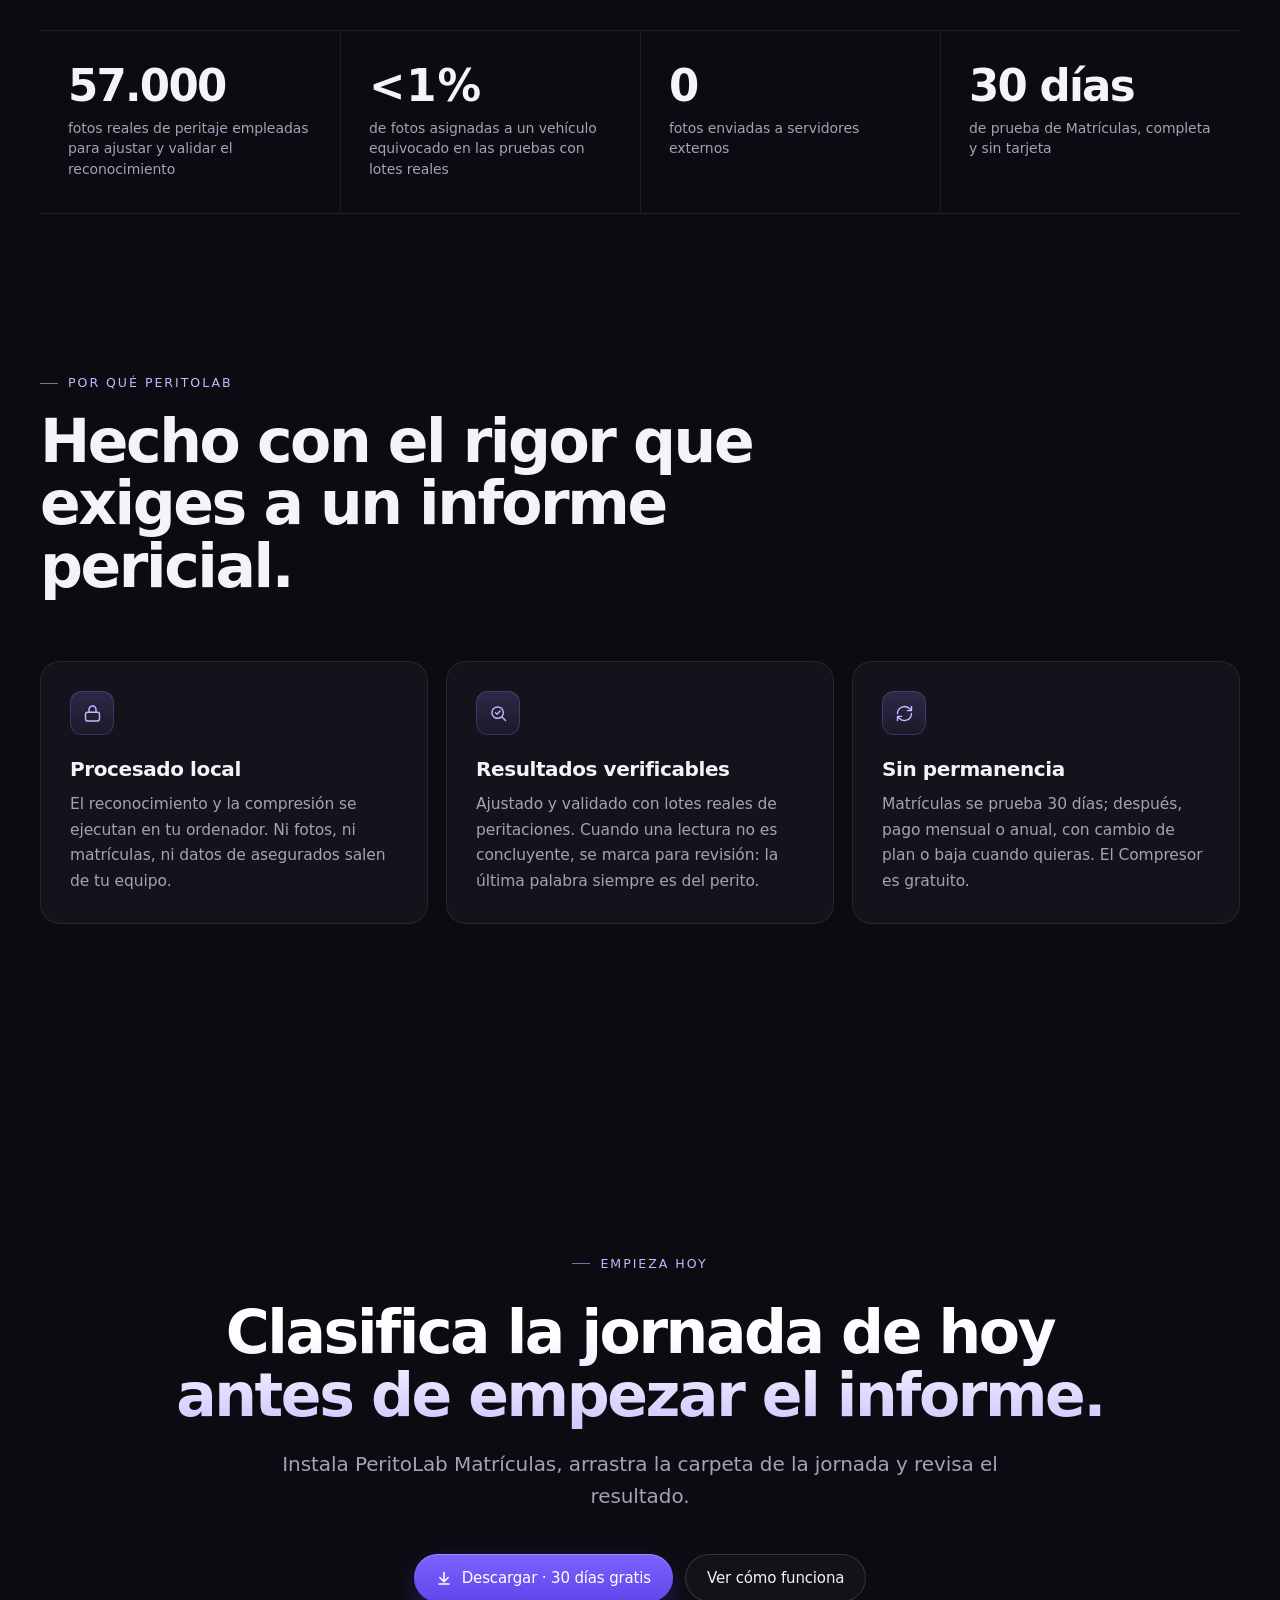
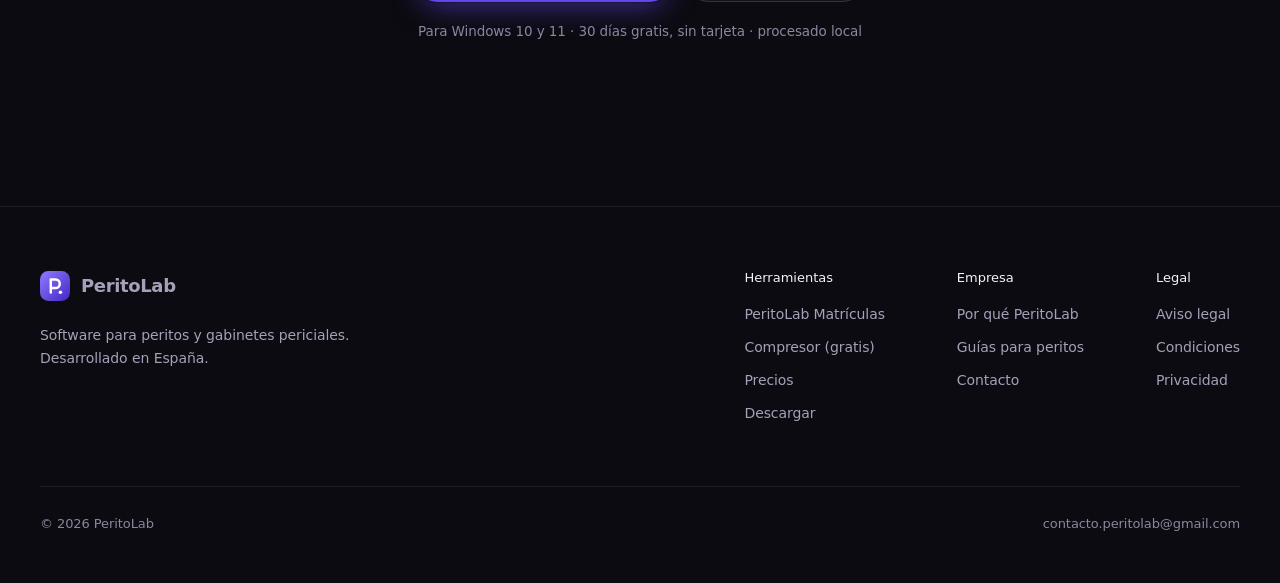
==== commit 8f1f0837: "Guías, calculadora, ayuda para instalar y contadores sin cookies Co-Authored-By: Claude Opus 5.5 <no" ====
--- a/index.html
+++ b/index.html
@@ -21,7 +21,7 @@
 <link rel="canonical" href="https://jositofidigym.github.io/organizador-matriculas/">
 <link rel="apple-touch-icon" href="apple-touch-icon.png">
 <link rel="icon" href="data:image/svg+xml,%3Csvg xmlns='http://www.w3.org/2000/svg' viewBox='0 0 32 32'%3E%3Cdefs%3E%3ClinearGradient id='g' x1='0' y1='0' x2='1' y2='1'%3E%3Cstop offset='0' stop-color='%238F7BFF'/%3E%3Cstop offset='1' stop-color='%234527C4'/%3E%3C/linearGradient%3E%3C/defs%3E%3Crect width='32' height='32' rx='9' fill='url(%23g)'/%3E%3Cpath d='M11.5 23V9h5a4.6 4.6 0 0 1 0 9.2h-5' fill='none' stroke='%23fff' stroke-width='2.6' stroke-linecap='round' stroke-linejoin='round'/%3E%3Ccircle cx='21.8' cy='22.6' r='1.9' fill='%23fff'/%3E%3C/svg%3E">
-<link rel="stylesheet" href="estilo.css?v=c20a876f6f">
+<link rel="stylesheet" href="estilo.css?v=f74b07d11f">
 <script>document.documentElement.classList.add("js")</script>
 <script type="application/ld+json">
 {"@context":"https://schema.org","@graph":[{"@type":"Organization","@id":"https://jositofidigym.github.io/organizador-matriculas/#org","name":"PeritoLab","url":"https://jositofidigym.github.io/organizador-matriculas/","logo":"https://jositofidigym.github.io/organizador-matriculas/apple-touch-icon.png","email":"contacto.peritolab@gmail.com","description":"Software para peritos de seguros y gabinetes periciales.","areaServed":"ES"},{"@type":"WebSite","@id":"https://jositofidigym.github.io/organizador-matriculas/#web","url":"https://jositofidigym.github.io/organizador-matriculas/","name":"PeritoLab","inLanguage":"es-ES","publisher":{"@id":"https://jositofidigym.github.io/organizador-matriculas/#org"}}]}
@@ -241,7 +241,7 @@
       </div>
       <div class="foot-cols">
         <div><h2>Herramientas</h2><a href="matriculas.html">PeritoLab Matrículas</a><a href="compresor.html">Compresor (gratis)</a><a href="matriculas.html#precios">Precios</a><a href="https://github.com/jositofidigym/organizador-matriculas/releases/latest/download/OrganizadorMatriculas-instalador.exe">Descargar</a></div>
-        <div><h2>Empresa</h2><a href="#principios">Por qué PeritoLab</a><a href="mailto:contacto.peritolab@gmail.com">Contacto</a></div>
+        <div><h2>Empresa</h2><a href="#principios">Por qué PeritoLab</a><a href="guias.html">Guías para peritos</a><a href="mailto:contacto.peritolab@gmail.com">Contacto</a></div>
         <div><h2>Legal</h2><a href="aviso-legal.html">Aviso legal</a><a href="condiciones.html">Condiciones</a><a href="privacidad.html">Privacidad</a></div>
       </div>
     </div>
@@ -252,6 +252,6 @@
   </div>
 </footer>
 
-<script src="web.js?v=019ee8d7f9"></script>
+<script src="web.js?v=812df9a655"></script>
 </body>
 </html>
--- a/estilo.css
+++ b/estilo.css
@@ -445,3 +445,23 @@
 .toast p b { color: var(--text); font-weight: 600; }
 .toast-actions { display: flex; gap: 10px; flex-wrap: wrap; }
 @keyframes toast-in { from { opacity: 0; transform: translateY(12px); } to { opacity: 1; transform: none; } }
+/* En el ordenador, la ayuda para instalar va en una esquina (no tapa la página) */
+@media (min-width: 720px) { .toast-ayuda { left: auto; max-width: 420px; } }
+/* Calculadora de Matrículas */
+.calc { max-width: 760px; margin: 0 auto; padding: 28px; text-align: left; }
+.calc-campos { display: grid; grid-template-columns: repeat(3, 1fr); gap: 16px; }
+.calc-campos label { display: flex; flex-direction: column; gap: 8px; color: var(--muted); font-size: 14px; }
+.calc-campos input { background: #0f0e17; border: 1px solid var(--line-2); border-radius: 12px; color: var(--text);
+  font: inherit; font-size: 20px; font-weight: 600; padding: 10px 14px; width: 100%; box-sizing: border-box; }
+.calc-campos input:focus { outline: 2px solid #8f7bff; outline-offset: 1px; }
+.calc-res { margin: 22px 0 0; color: var(--muted); font-size: 17px; line-height: 1.6; }
+.calc-res b { color: var(--text); font-size: 28px; font-weight: 700; }
+@media (max-width: 720px) { .calc-campos { grid-template-columns: 1fr; } .calc { padding: 22px 18px; } }
+/* Guías */
+.guia .guia-app { display: flex; align-items: center; justify-content: space-between; gap: 18px; margin: 36px 0 14px;
+  padding: 20px 22px; }
+.guia .guia-app p { margin: 0; }
+.guia .guia-mas { font-size: 15px; }
+.guia ul.guias { list-style: none; padding: 0; }
+.guia ul.guias li { margin: 0 0 18px; padding: 0 0 18px; border-bottom: 1px solid var(--line-2); color: var(--muted); }
+@media (max-width: 720px) { .guia .guia-app { flex-direction: column; align-items: flex-start; } }
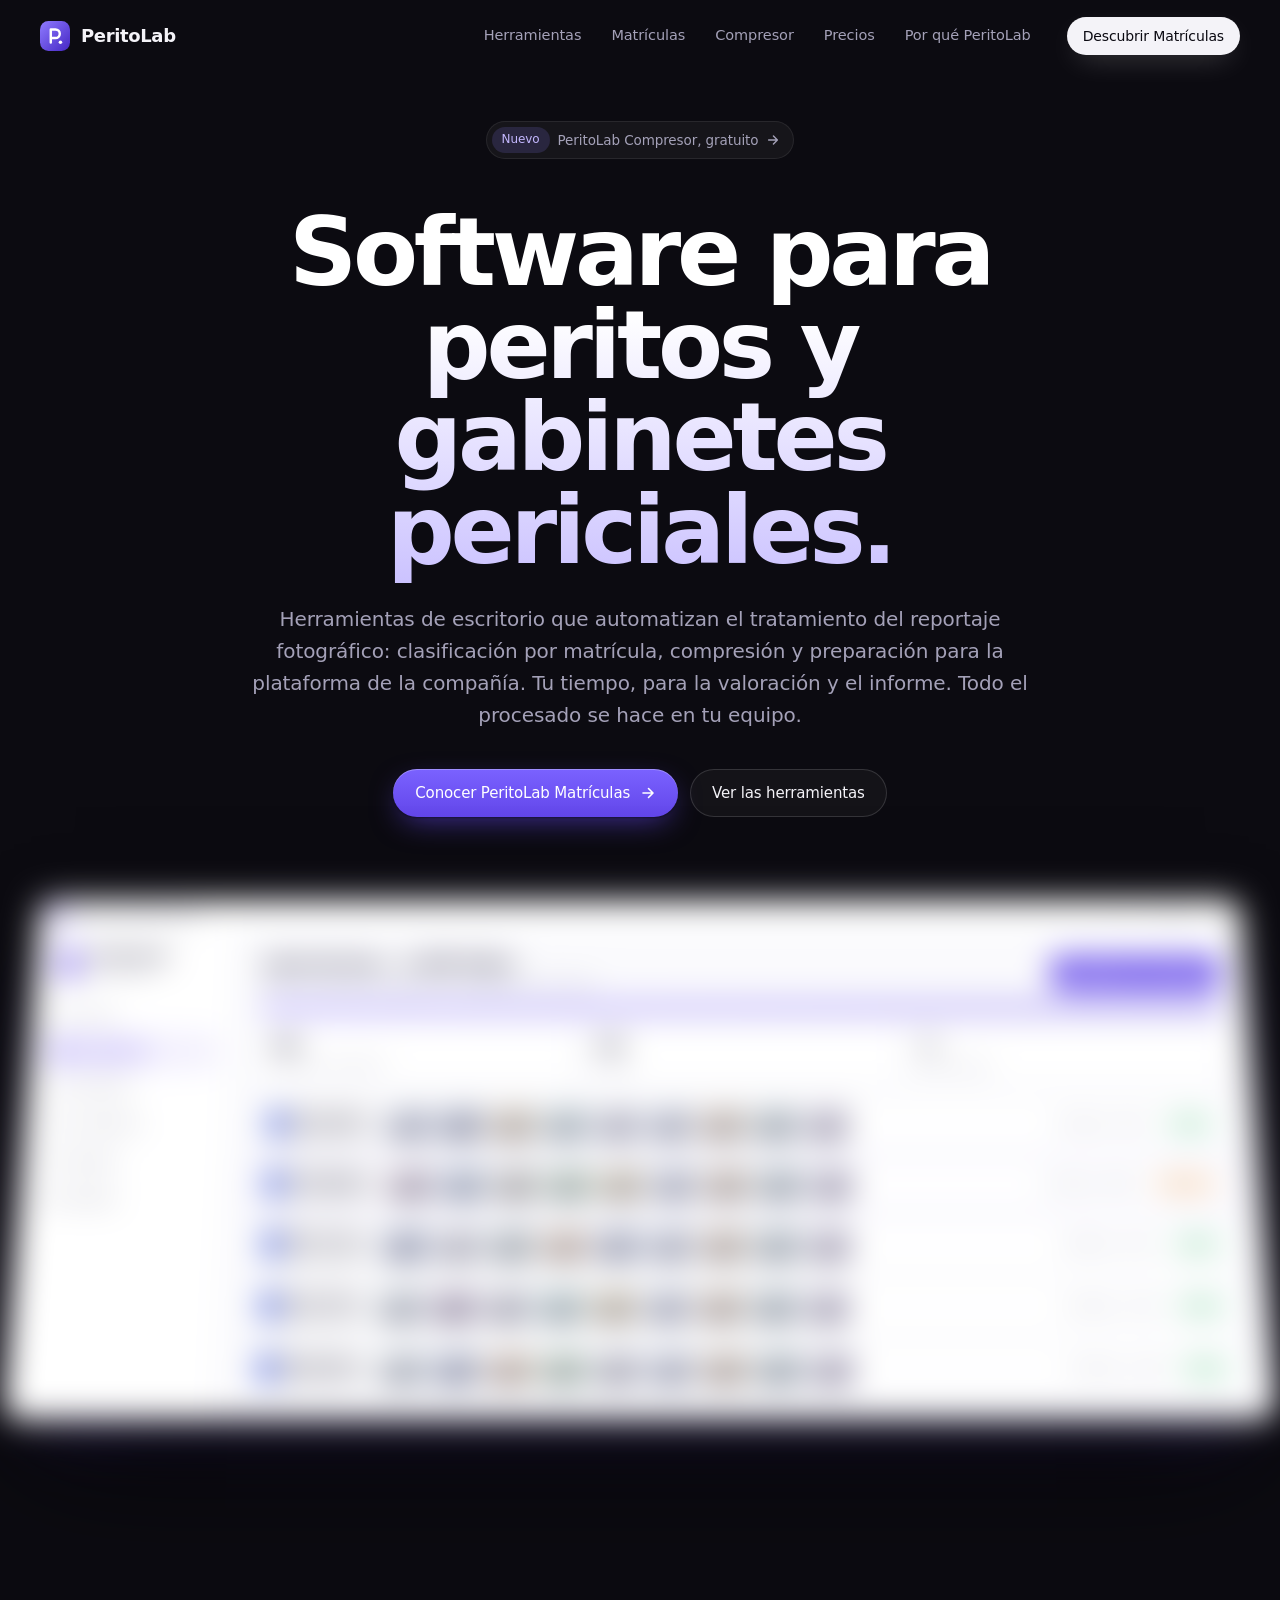
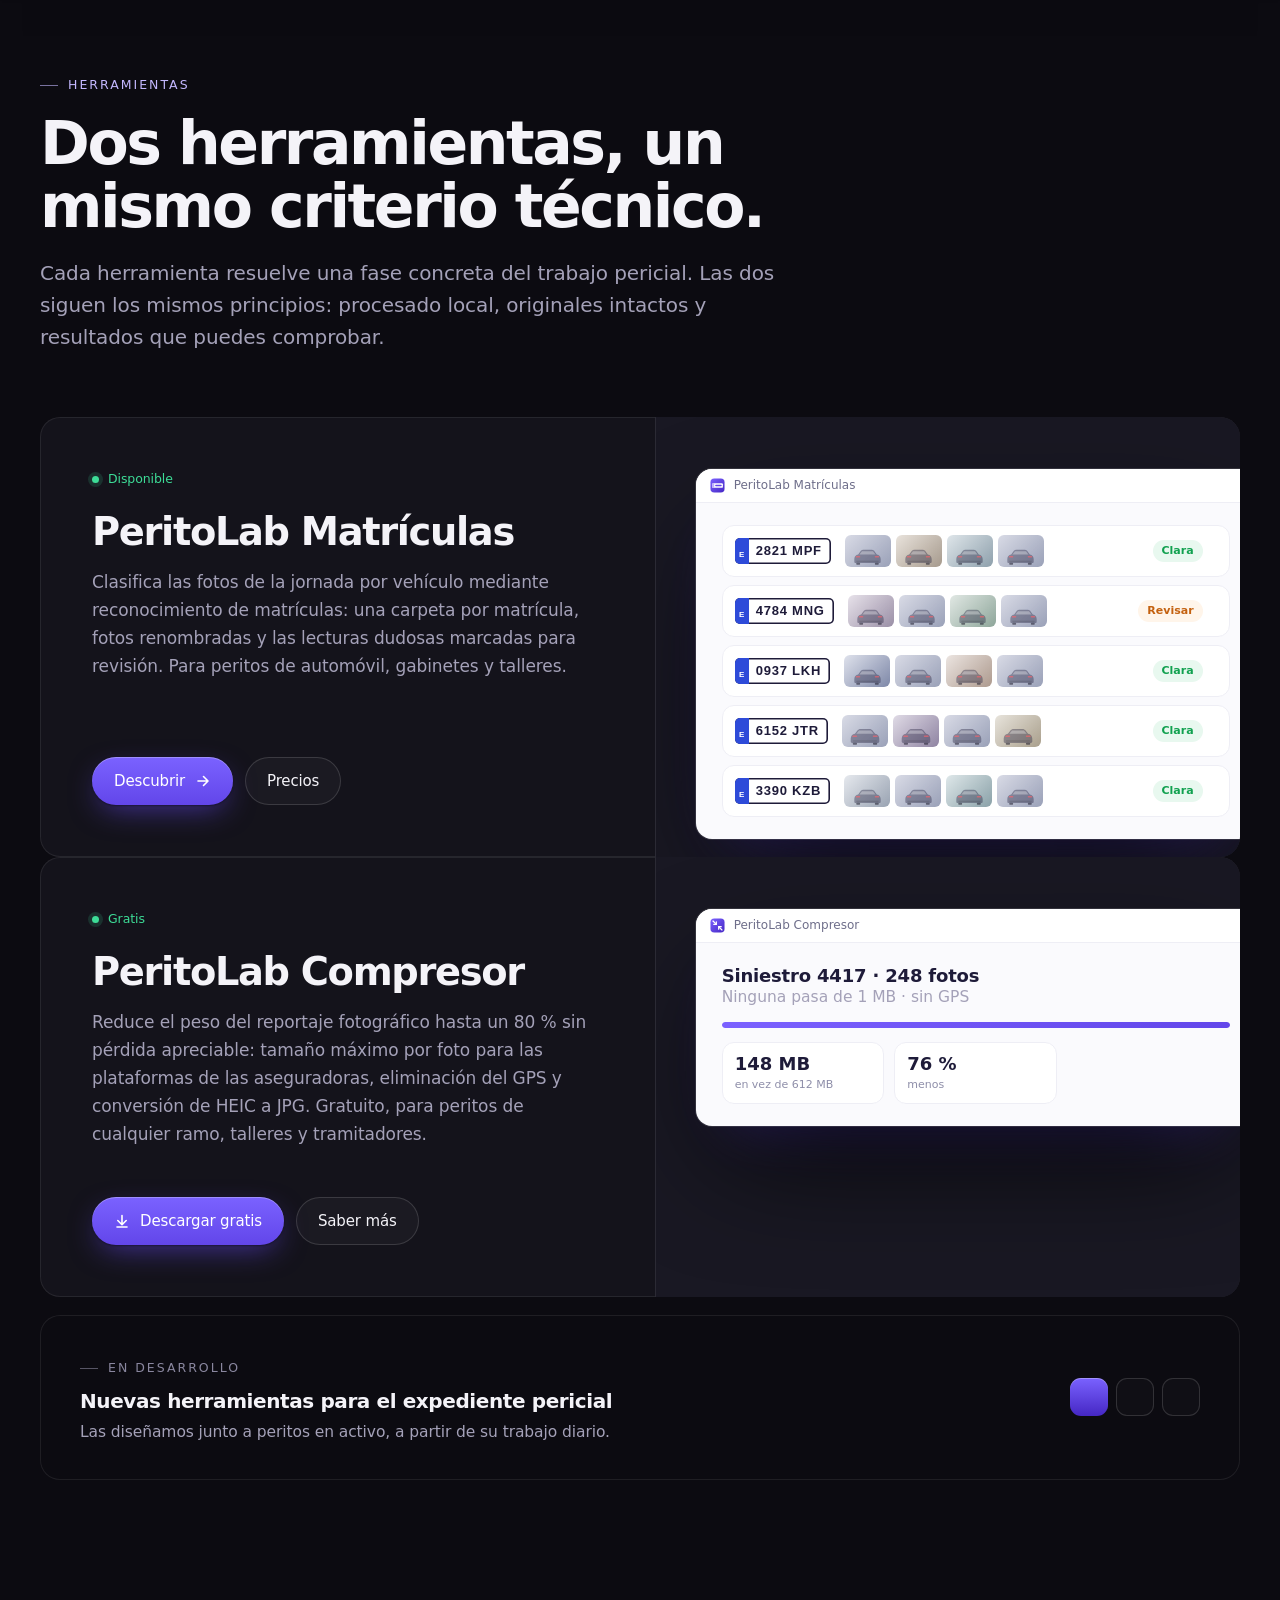
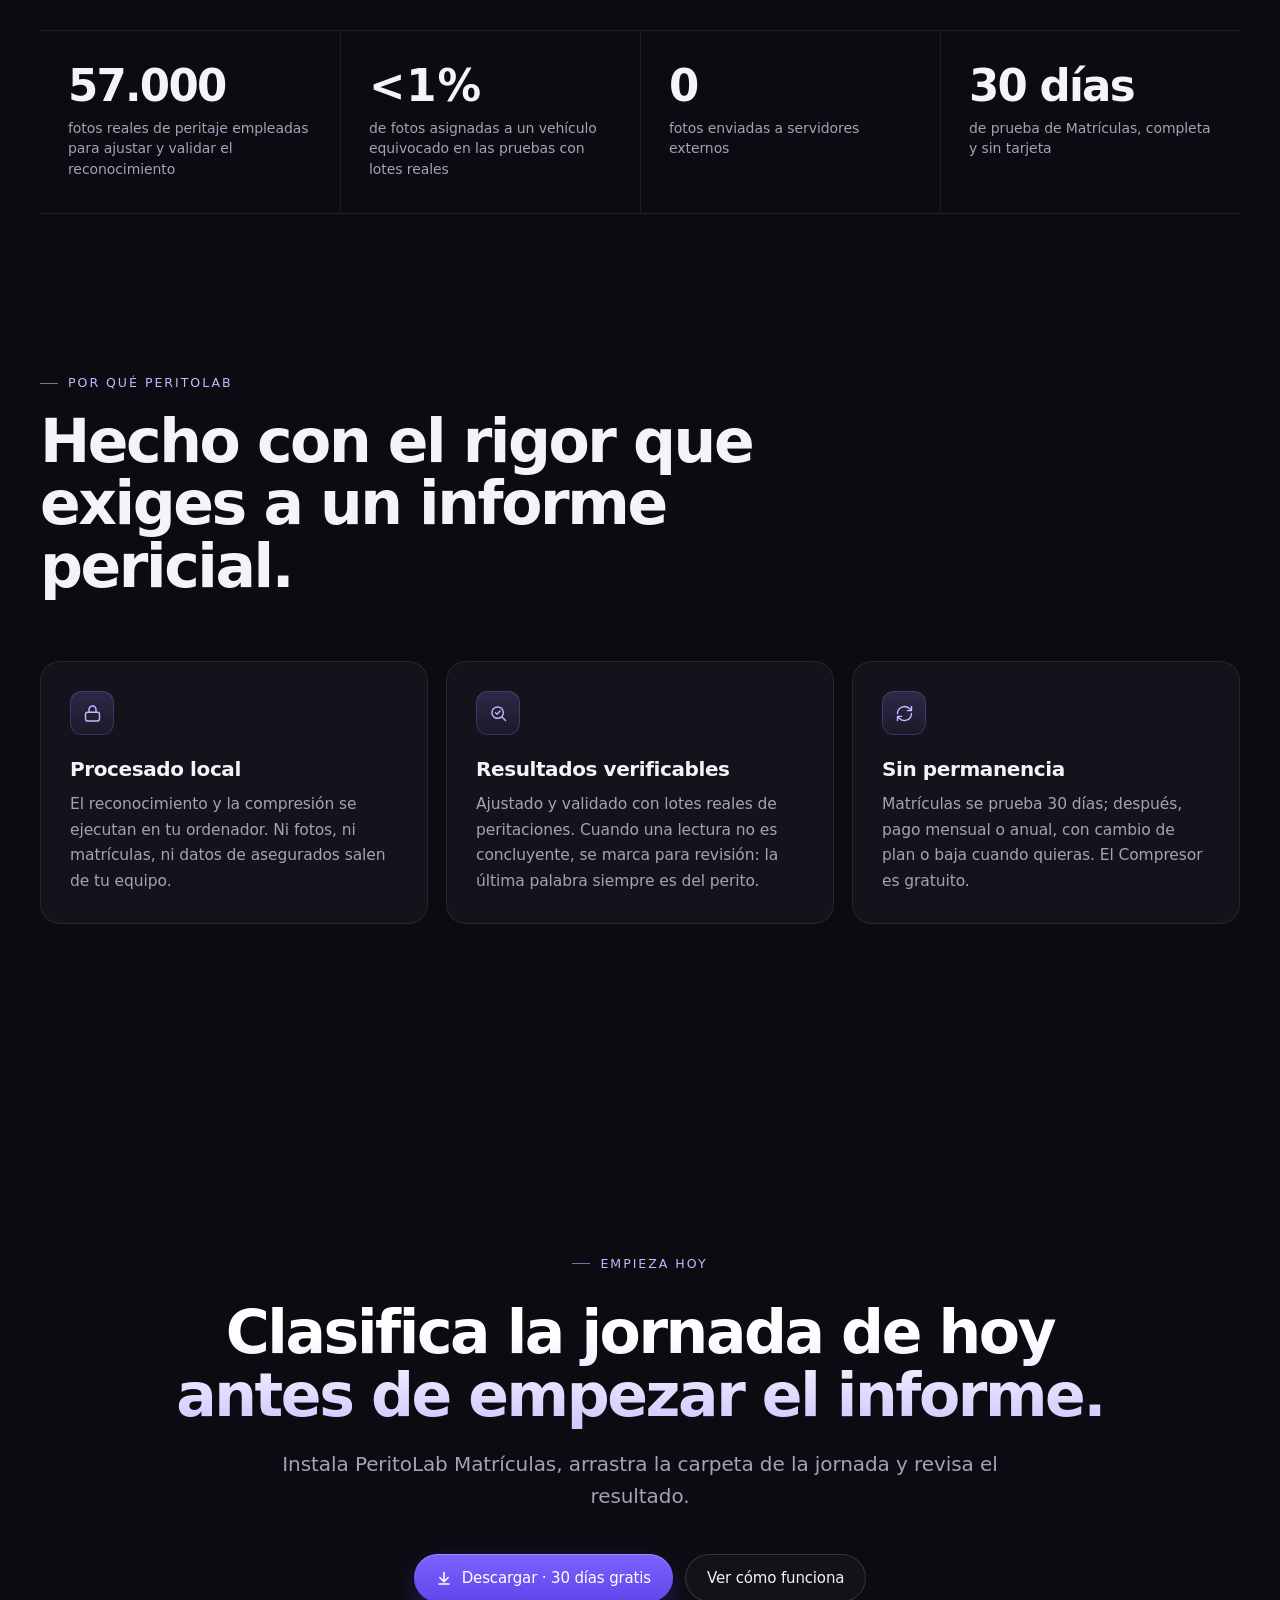
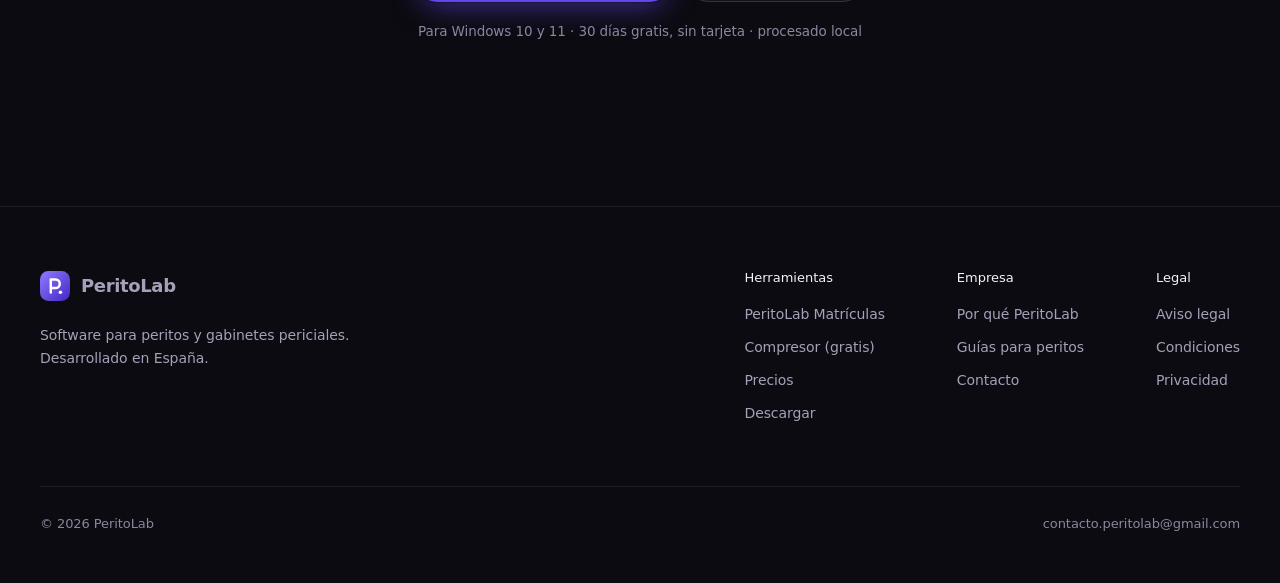
==== commit c5775f94: "Web de PeritoLab Co-Authored-By: Claude Opus 5.5 <noreply@anthropic.com>" ====
--- a/index.html
+++ b/index.html
@@ -252,6 +252,6 @@
   </div>
 </footer>
 
-<script src="web.js?v=812df9a655"></script>
+<script src="web.js?v=88f1086f24"></script>
 </body>
 </html>
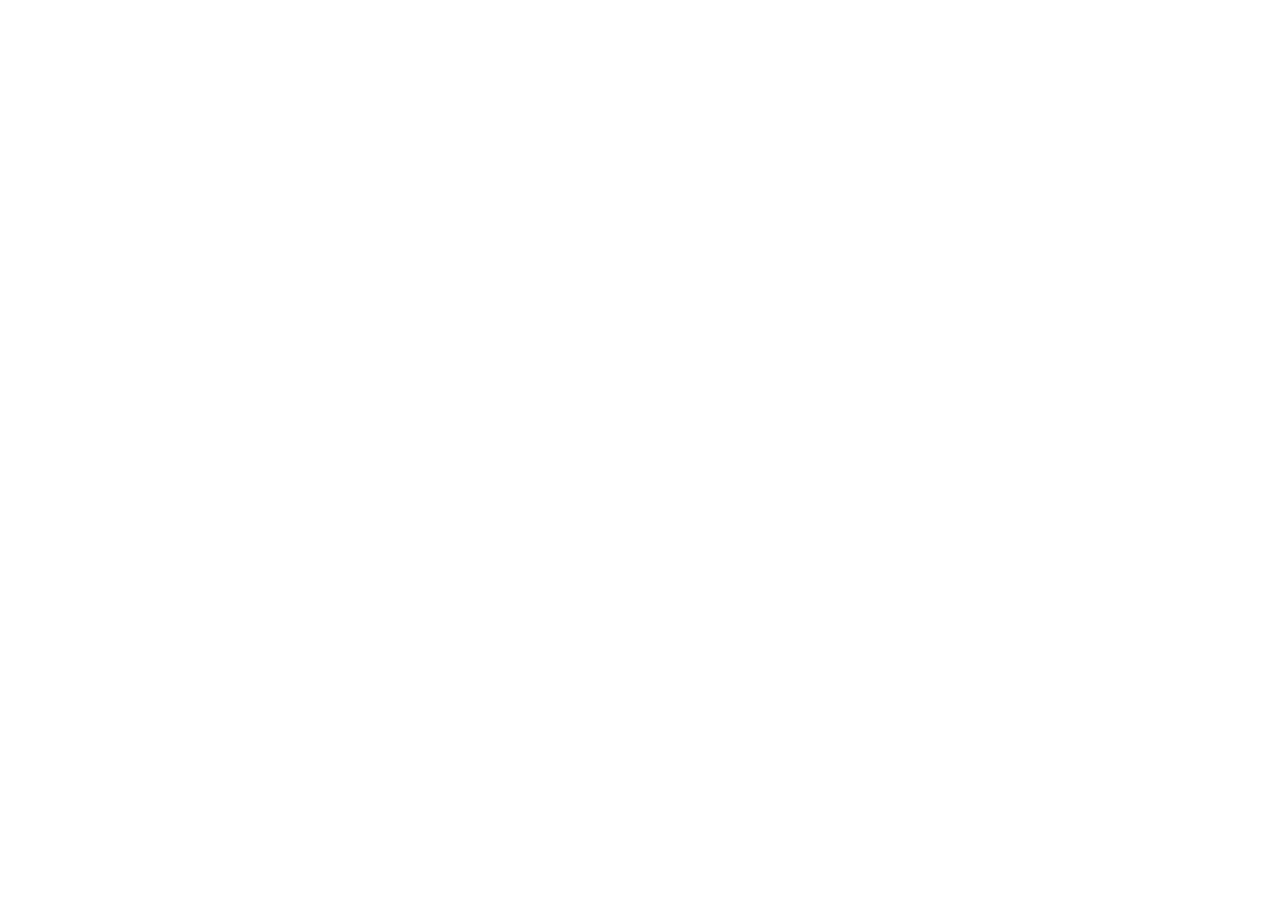
==== commit 8bfd7627: "La web se muda a https://peritolab.github.io: redirecciones Co-Authored-By: Claude Opus 5.5 <noreply" ====
--- a/index.html
+++ b/index.html
@@ -1,257 +1,15 @@
-<!doctype html>
-<html lang="es">
-<head>
-<meta charset="utf-8">
-<meta name="viewport" content="width=device-width, initial-scale=1">
-<title>PeritoLab · Software para peritos y gabinetes periciales</title>
-<meta name="description" content="Software para peritos y gabinetes periciales: clasifica el reportaje fotográfico por matrícula y prepara las fotos para la plataforma de la aseguradora.">
-<meta name="theme-color" content="#0c0b11">
-<meta property="og:title" content="PeritoLab · Software para peritos y gabinetes periciales">
-<meta property="og:description" content="Clasificación del reportaje fotográfico por matrícula y compresión de fotos para las aseguradoras. Procesado local.">
-<meta property="og:type" content="website">
-<meta property="og:url" content="https://jositofidigym.github.io/organizador-matriculas/">
-<meta property="og:site_name" content="PeritoLab">
-<meta property="og:locale" content="es_ES">
-<meta property="og:image" content="https://jositofidigym.github.io/organizador-matriculas/og.png">
-<meta property="og:image:width" content="1200">
-<meta property="og:image:height" content="630">
-<meta property="og:image:alt" content="PeritoLab · Software para peritos y gabinetes periciales">
-<meta name="twitter:card" content="summary_large_image">
-<meta name="author" content="PeritoLab">
-<link rel="canonical" href="https://jositofidigym.github.io/organizador-matriculas/">
-<link rel="apple-touch-icon" href="apple-touch-icon.png">
-<link rel="icon" href="data:image/svg+xml,%3Csvg xmlns='http://www.w3.org/2000/svg' viewBox='0 0 32 32'%3E%3Cdefs%3E%3ClinearGradient id='g' x1='0' y1='0' x2='1' y2='1'%3E%3Cstop offset='0' stop-color='%238F7BFF'/%3E%3Cstop offset='1' stop-color='%234527C4'/%3E%3C/linearGradient%3E%3C/defs%3E%3Crect width='32' height='32' rx='9' fill='url(%23g)'/%3E%3Cpath d='M11.5 23V9h5a4.6 4.6 0 0 1 0 9.2h-5' fill='none' stroke='%23fff' stroke-width='2.6' stroke-linecap='round' stroke-linejoin='round'/%3E%3Ccircle cx='21.8' cy='22.6' r='1.9' fill='%23fff'/%3E%3C/svg%3E">
-<link rel="stylesheet" href="estilo.css?v=f74b07d11f">
-<script>document.documentElement.classList.add("js")</script>
-<script type="application/ld+json">
-{"@context":"https://schema.org","@graph":[{"@type":"Organization","@id":"https://jositofidigym.github.io/organizador-matriculas/#org","name":"PeritoLab","url":"https://jositofidigym.github.io/organizador-matriculas/","logo":"https://jositofidigym.github.io/organizador-matriculas/apple-touch-icon.png","email":"contacto.peritolab@gmail.com","description":"Software para peritos de seguros y gabinetes periciales.","areaServed":"ES"},{"@type":"WebSite","@id":"https://jositofidigym.github.io/organizador-matriculas/#web","url":"https://jositofidigym.github.io/organizador-matriculas/","name":"PeritoLab","inLanguage":"es-ES","publisher":{"@id":"https://jositofidigym.github.io/organizador-matriculas/#org"}}]}
-</script>
-</head>
-<body>
-<svg width="0" height="0" style="position:absolute" aria-hidden="true">
-  <defs>
-    <linearGradient id="pl-g" x1="0" y1="0" x2="1" y2="1"><stop offset="0" stop-color="#8F7BFF"/><stop offset="1" stop-color="#4527C4"/></linearGradient>
-    <linearGradient id="app-g" x1="0" y1="0" x2="1" y2="1"><stop offset="0" stop-color="#7B61FF"/><stop offset="1" stop-color="#4527C4"/></linearGradient>
-  </defs>
-  <symbol id="logo" viewBox="0 0 32 32"><rect width="32" height="32" rx="9" fill="url(#pl-g)"/><path d="M11.5 23V9h5a4.6 4.6 0 0 1 0 9.2h-5" fill="none" stroke="#fff" stroke-width="2.6" stroke-linecap="round" stroke-linejoin="round"/><circle cx="21.8" cy="22.6" r="1.9" fill="#fff"/></symbol>
-  <symbol id="appicon" viewBox="0 0 64 64"><rect x="2" y="2" width="60" height="60" rx="16" fill="url(#app-g)"/><rect x="9" y="22" width="46" height="20" rx="5" fill="#fff"/><rect x="9" y="22" width="9" height="20" rx="4" fill="#BDB0FB"/><rect x="22" y="29" width="28" height="6" rx="3" fill="#6246EA"/></symbol>
-  <symbol id="compicon" viewBox="0 0 64 64"><rect x="2" y="2" width="60" height="60" rx="16" fill="url(#app-g)"/><g fill="none" stroke="#fff" stroke-width="5.2" stroke-linecap="round" stroke-linejoin="round"><path d="M13 13l14 14"/><path d="M27 16v11H16"/><path d="M51 51L37 37"/><path d="M37 48V37h11"/></g></symbol>
-  <symbol id="arrow" viewBox="0 0 16 16"><path d="M3 8h9.5M8.5 3.5 13 8l-4.5 4.5" fill="none" stroke="currentColor" stroke-width="1.6" stroke-linecap="round" stroke-linejoin="round"/></symbol>
-  <symbol id="down" viewBox="0 0 16 16"><path d="M8 2.5v9M3.8 7.5 8 11.7l4.2-4.2M3 14h10" fill="none" stroke="currentColor" stroke-width="1.6" stroke-linecap="round" stroke-linejoin="round"/></symbol>
-</svg>
-
-<a class="skip" href="#contenido">Saltar al contenido</a>
-
-<header class="nav">
-  <div class="wrap">
-    <a class="brand" href="./" aria-label="PeritoLab, inicio"><svg aria-hidden="true"><use href="#logo"/></svg>PeritoLab</a>
-    <nav class="nav-links" aria-label="Principal">
-      <a href="#herramientas">Herramientas</a>
-      <a href="matriculas.html">Matrículas</a>
-      <a href="compresor.html">Compresor</a>
-      <a href="matriculas.html#precios">Precios</a>
-      <a href="#principios">Por qué PeritoLab</a>
-    </nav>
-    <a class="btn btn-light btn-sm" href="matriculas.html">Descubrir Matrículas</a>
-  </div>
-</header>
-
-<main id="contenido">
-
-<section class="hero">
-  <div class="wrap">
-    <div class="hero-copy">
-      <a class="pill reveal" href="compresor.html"><b>Nuevo</b> PeritoLab Compresor, gratuito <svg width="14" height="14" aria-hidden="true"><use href="#arrow"/></svg></a>
-      <h1 class="h-xl grad reveal" style="--d:.08s">Software para peritos y gabinetes periciales.</h1>
-      <p class="lead reveal" style="--d:.16s">Herramientas de escritorio que automatizan el tratamiento del reportaje fotográfico: clasificación por matrícula, compresión y preparación para la plataforma de la compañía. Tu tiempo, para la valoración y el informe. Todo el procesado se hace en tu equipo.</p>
-      <div class="hero-cta reveal" style="--d:.24s">
-        <a class="btn btn-primary" href="matriculas.html">Conocer PeritoLab Matrículas <svg aria-hidden="true"><use href="#arrow"/></svg></a>
-        <a class="btn btn-ghost" href="#herramientas">Ver las herramientas</a>
-      </div>
-    </div>
-
-    <div class="stage play-on-view" aria-hidden="true">
-      <div class="window">
-        <div class="win-bar"><svg><use href="#appicon"/></svg>PeritoLab Matrículas
-          <div class="ctrl"><span><svg viewBox="0 0 10 10"><path d="M1 5h8" stroke="currentColor"/></svg></span><span><svg viewBox="0 0 10 10"><rect x="1.5" y="1.5" width="7" height="7" fill="none" stroke="currentColor"/></svg></span><span><svg viewBox="0 0 10 10"><path d="M1.5 1.5l7 7M8.5 1.5l-7 7" stroke="currentColor"/></svg></span></div>
-        </div>
-        <div class="win-body">
-          <div class="win-side">
-            <div class="win-brand"><svg><use href="#appicon"/></svg><div><b>PeritoLab</b><small>Matrículas</small></div></div>
-            <div class="win-nav"><i></i>Inicio</div>
-            <div class="win-nav on"><i></i>Organizar</div>
-            <div class="win-nav"><i></i>Historial</div>
-            <div class="win-nav"><i></i>Comprimir</div>
-            <div class="win-nav"><i></i>Equipo</div>
-            <div class="win-nav"><i></i>Ajustes</div>
-          </div>
-          <div class="win-main">
-            <div class="win-head">
-              <div><p class="win-title">Lote de hoy · 1.284 fotos</p><p>Revisa lo dudoso y organiza: los originales no se tocan.</p></div>
-              <span class="win-btn">Organizar 46 coches</span>
-            </div>
-            <div class="win-progress"><span></span></div>
-            <div class="win-stats">
-              <div class="win-stat"><b>46</b><span>coches encontrados</span></div>
-              <div class="win-stat"><b>44</b><span>claros</span></div>
-              <div class="win-stat"><b>2</b><span>para revisar</span></div>
-            </div>
-            <div class="rows">
-              <div class="row" style="--i:0"><span class="plate"><span>2821 MPF</span></span><div class="thumbs"><i style="--a:#e4e7f0;--b:#9097b1"></i><i style="--a:#d7dae6;--b:#7d86a3"></i><i style="--a:#e9e3dc;--b:#a69a8d"></i><i style="--a:#dfe6ea;--b:#8ea0ac"></i><i style="--a:#e3e3ec;--b:#a0a3b7"></i><i style="--a:#e2e5ee;--b:#959cb4"></i><i style="--a:#e8e2de;--b:#a89a90"></i><i style="--a:#dfe5e9;--b:#8b9aa6"></i><i style="--a:#e5e3ec;--b:#9d98b2"></i></div><span class="meta">24 fotos · 09:14</span><span class="tag ok">Clara</span></div>
-              <div class="row sel" style="--i:1"><span class="plate"><span>4784 MNG</span></span><div class="thumbs"><i style="--a:#e7e2ea;--b:#9a8fa6"></i><i style="--a:#dde3ee;--b:#8592ad"></i><i style="--a:#e6e6e6;--b:#9b9b9b"></i><i style="--a:#e1e8e4;--b:#8ea69a"></i><i style="--a:#e9e6df;--b:#aaa08d"></i><i style="--a:#e2e5ee;--b:#959cb4"></i><i style="--a:#e8e2de;--b:#a89a90"></i><i style="--a:#dfe5e9;--b:#8b9aa6"></i><i style="--a:#e5e3ec;--b:#9d98b2"></i></div><span class="meta">31 fotos · 09:52</span><span class="tag rev">Revisar</span></div>
-              <div class="row" style="--i:2"><span class="plate"><span>0937 LKH</span></span><div class="thumbs"><i style="--a:#dfe2ec;--b:#7e88a8"></i><i style="--a:#e8e8ee;--b:#a2a4b6"></i><i style="--a:#e2e6e9;--b:#8f9ba5"></i><i style="--a:#ece5e1;--b:#ad9a8e"></i><i style="--a:#dde0ea;--b:#8a91ab"></i><i style="--a:#e2e5ee;--b:#959cb4"></i><i style="--a:#e8e2de;--b:#a89a90"></i><i style="--a:#dfe5e9;--b:#8b9aa6"></i><i style="--a:#e5e3ec;--b:#9d98b2"></i></div><span class="meta">18 fotos · 10:31</span><span class="tag ok">Clara</span></div>
-              <div class="row" style="--i:3"><span class="plate"><span>6152 JTR</span></span><div class="thumbs"><i style="--a:#e6e9ee;--b:#99a3b2"></i><i style="--a:#e0dbe6;--b:#8f84a2"></i><i style="--a:#e4e4ea;--b:#9c9eb0"></i><i style="--a:#dfe8ea;--b:#8aa1a8"></i><i style="--a:#e8e4dc;--b:#a99f8c"></i><i style="--a:#e2e5ee;--b:#959cb4"></i><i style="--a:#e8e2de;--b:#a89a90"></i><i style="--a:#dfe5e9;--b:#8b9aa6"></i><i style="--a:#e5e3ec;--b:#9d98b2"></i></div><span class="meta">22 fotos · 11:05</span><span class="tag ok">Clara</span></div>
-              <div class="row" style="--i:4"><span class="plate"><span>3390 KZB</span></span><div class="thumbs"><i style="--a:#e6e9ee;--b:#99a3b2"></i><i style="--a:#dfe2ec;--b:#7e88a8"></i><i style="--a:#ece5e1;--b:#ad9a8e"></i><i style="--a:#e1e8e4;--b:#8ea69a"></i><i style="--a:#e4e4ea;--b:#9c9eb0"></i><i style="--a:#e2e5ee;--b:#959cb4"></i><i style="--a:#e8e2de;--b:#a89a90"></i><i style="--a:#dfe5e9;--b:#8b9aa6"></i><i style="--a:#e5e3ec;--b:#9d98b2"></i></div><span class="meta">27 fotos · 11:48</span><span class="tag ok">Clara</span></div>
-            </div>
-          </div>
-        </div>
-      </div>
-    </div>
-  </div>
-</section>
-
-<section class="block" id="herramientas">
-  <div class="wrap">
-    <div class="sec-head">
-      <span class="eyebrow reveal">Herramientas</span>
-      <h2 class="h-l reveal" style="--d:.06s">Dos herramientas, un mismo criterio técnico.</h2>
-      <p class="lead reveal" style="--d:.12s">Cada herramienta resuelve una fase concreta del trabajo pericial. Las dos siguen los mismos principios: procesado local, originales intactos y resultados que puedes comprobar.</p>
-    </div>
-
-    <article class="card product reveal">
-      <div class="product-copy">
-        <span class="badge-live">Disponible</span>
-        <h3>PeritoLab Matrículas</h3>
-        <p class="muted">Clasifica las fotos de la jornada por vehículo mediante reconocimiento de matrículas: una carpeta por matrícula, fotos renombradas y las lecturas dudosas marcadas para revisión. Para peritos de automóvil, gabinetes y talleres.</p>
-        <div class="actions">
-          <a class="btn btn-primary" href="matriculas.html">Descubrir <svg aria-hidden="true"><use href="#arrow"/></svg></a>
-          <a class="btn btn-ghost" href="matriculas.html#precios">Precios</a>
-        </div>
-      </div>
-      <div class="product-art" aria-hidden="true">
-        <div class="mini play-on-view">
-          <div class="window">
-            <div class="win-bar"><svg><use href="#appicon"/></svg>PeritoLab Matrículas</div>
-            <div class="win-main">
-              <div class="rows">
-                <div class="row" style="--i:0"><span class="plate"><span>2821 MPF</span></span><div class="thumbs"><i></i><i style="--a:#e9e3dc;--b:#a69a8d"></i><i style="--a:#dfe6ea;--b:#8ea0ac"></i><i></i></div><span class="tag ok">Clara</span><span></span></div>
-                <div class="row" style="--i:1"><span class="plate"><span>4784 MNG</span></span><div class="thumbs"><i style="--a:#e7e2ea;--b:#9a8fa6"></i><i></i><i style="--a:#e1e8e4;--b:#8ea69a"></i><i></i></div><span class="tag rev">Revisar</span><span></span></div>
-                <div class="row" style="--i:2"><span class="plate"><span>0937 LKH</span></span><div class="thumbs"><i style="--a:#dfe2ec;--b:#7e88a8"></i><i></i><i style="--a:#ece5e1;--b:#ad9a8e"></i><i></i></div><span class="tag ok">Clara</span><span></span></div>
-                <div class="row" style="--i:3"><span class="plate"><span>6152 JTR</span></span><div class="thumbs"><i></i><i style="--a:#e0dbe6;--b:#8f84a2"></i><i></i><i style="--a:#e8e4dc;--b:#a99f8c"></i></div><span class="tag ok">Clara</span><span></span></div>
-                <div class="row" style="--i:4"><span class="plate"><span>3390 KZB</span></span><div class="thumbs"><i style="--a:#e6e9ee;--b:#99a3b2"></i><i></i><i style="--a:#dfe8ea;--b:#8aa1a8"></i><i></i></div><span class="tag ok">Clara</span><span></span></div>
-              </div>
-            </div>
-          </div>
-        </div>
-      </div>
-    </article>
-
-    <article class="card product reveal">
-      <div class="product-copy">
-        <span class="badge-live">Gratis</span>
-        <h3>PeritoLab Compresor</h3>
-        <p class="muted">Reduce el peso del reportaje fotográfico hasta un 80&nbsp;% sin pérdida apreciable: tamaño máximo por foto para las plataformas de las aseguradoras, eliminación del GPS y conversión de HEIC a JPG. Gratuito, para peritos de cualquier ramo, talleres y tramitadores.</p>
-        <div class="actions">
-          <a class="btn btn-primary" href="https://github.com/jositofidigym/organizador-matriculas/releases/download/compresor/PeritoLabCompresor-instalador.exe"><svg aria-hidden="true"><use href="#down"/></svg> Descargar gratis</a>
-          <a class="btn btn-ghost" href="compresor.html">Saber más</a>
-        </div>
-      </div>
-      <div class="product-art" aria-hidden="true">
-        <div class="mini play-on-view">
-          <div class="window">
-            <div class="win-bar"><svg><use href="#compicon"/></svg>PeritoLab Compresor</div>
-            <div class="win-main">
-              <div class="win-head"><div><p class="win-title">Siniestro 4417 · 248 fotos</p><p>Ninguna pasa de 1 MB · sin GPS</p></div></div>
-              <div class="win-progress"><span></span></div>
-              <div class="win-stats">
-                <div class="win-stat"><b>148 MB</b><span>en vez de 612 MB</span></div>
-                <div class="win-stat"><b>76 %</b><span>menos</span></div>
-              </div>
-            </div>
-          </div>
-        </div>
-      </div>
-    </article>
-
-    <div class="card soon reveal">
-      <div>
-        <span class="eyebrow">En desarrollo</span>
-        <h3>Nuevas herramientas para el expediente pericial</h3>
-        <p>Las diseñamos junto a peritos en activo, a partir de su trabajo diario.</p>
-      </div>
-      <div class="dots" aria-hidden="true"><i></i><i></i><i></i></div>
-    </div>
-  </div>
-</section>
-
-<section class="block" id="principios" style="padding-top:0">
-  <div class="wrap">
-    <div class="metrics reveal">
-      <div class="metric"><b data-count="57000">57.000</b><span>fotos reales de peritaje empleadas para ajustar y validar el reconocimiento</span></div>
-      <div class="metric"><b>&lt;&#8202;1&#8202;%</b><span>de fotos asignadas a un vehículo equivocado en las pruebas con lotes reales</span></div>
-      <div class="metric"><b>0</b><span>fotos enviadas a servidores externos</span></div>
-      <div class="metric"><b data-count="30" data-suffix=" días">30 días</b><span>de prueba de Matrículas, completa y sin tarjeta</span></div>
-    </div>
-
-    <div class="sec-head" style="margin-top:150px">
-      <span class="eyebrow reveal">Por qué PeritoLab</span>
-      <h2 class="h-l reveal" style="--d:.06s">Hecho con el rigor que exiges a un informe pericial.</h2>
-    </div>
-    <div class="grid-3">
-      <div class="card reveal">
-        <div class="ico"><svg viewBox="0 0 24 24" fill="none" stroke="currentColor" stroke-width="1.6" stroke-linecap="round" stroke-linejoin="round"><rect x="4" y="10.5" width="16" height="10" rx="2.5"/><path d="M8 10.5V7.5a4 4 0 0 1 8 0v3"/></svg></div>
-        <h3>Procesado local</h3>
-        <p>El reconocimiento y la compresión se ejecutan en tu ordenador. Ni fotos, ni matrículas, ni datos de asegurados salen de tu equipo.</p>
-      </div>
-      <div class="card reveal" style="--d:.08s">
-        <div class="ico"><svg viewBox="0 0 24 24" fill="none" stroke="currentColor" stroke-width="1.6" stroke-linecap="round" stroke-linejoin="round"><circle cx="11" cy="11" r="6.5"/><path d="M20 20l-4.2-4.2M8.5 11l1.8 1.8 3.4-3.6"/></svg></div>
-        <h3>Resultados verificables</h3>
-        <p>Ajustado y validado con lotes reales de peritaciones. Cuando una lectura no es concluyente, se marca para revisión: la última palabra siempre es del perito.</p>
-      </div>
-      <div class="card reveal" style="--d:.16s">
-        <div class="ico"><svg viewBox="0 0 24 24" fill="none" stroke="currentColor" stroke-width="1.6" stroke-linecap="round" stroke-linejoin="round"><path d="M4 12a8 8 0 0 1 13.7-5.6L20 8.7M20 4v4.7h-4.7M20 12a8 8 0 0 1-13.7 5.6L4 15.3M4 20v-4.7h4.7"/></svg></div>
-        <h3>Sin permanencia</h3>
-        <p>Matrículas se prueba 30 días; después, pago mensual o anual, con cambio de plan o baja cuando quieras. El Compresor es gratuito.</p>
-      </div>
-    </div>
-  </div>
-</section>
-
-<section class="final">
-  <div class="wrap">
-    <span class="eyebrow reveal">Empieza hoy</span>
-    <h2 class="h-l grad reveal" style="--d:.06s;margin-top:18px">Clasifica la jornada de hoy<br>antes de empezar el informe.</h2>
-    <p class="lead reveal" style="--d:.12s;margin:22px auto 0">Instala PeritoLab Matrículas, arrastra la carpeta de la jornada y revisa el resultado.</p>
-    <div class="hero-cta reveal" style="--d:.18s">
-      <a class="btn btn-primary" href="https://github.com/jositofidigym/organizador-matriculas/releases/latest/download/OrganizadorMatriculas-instalador.exe"><svg aria-hidden="true"><use href="#down"/></svg> Descargar · 30 días gratis</a>
-      <a class="btn btn-ghost" href="matriculas.html">Ver cómo funciona</a>
-    </div>
-    <p class="hero-note reveal" style="--d:.24s">Para Windows 10 y 11 · 30 días gratis, sin tarjeta · procesado local</p>
-  </div>
-</section>
-
-</main>
-
-<footer class="foot">
-  <div class="wrap">
-    <div class="foot-top">
-      <div>
-        <a class="brand" href="./"><svg aria-hidden="true"><use href="#logo"/></svg>PeritoLab</a>
-        <p class="tagline">Software para peritos y gabinetes periciales. Desarrollado en España.</p>
-      </div>
-      <div class="foot-cols">
-        <div><h2>Herramientas</h2><a href="matriculas.html">PeritoLab Matrículas</a><a href="compresor.html">Compresor (gratis)</a><a href="matriculas.html#precios">Precios</a><a href="https://github.com/jositofidigym/organizador-matriculas/releases/latest/download/OrganizadorMatriculas-instalador.exe">Descargar</a></div>
-        <div><h2>Empresa</h2><a href="#principios">Por qué PeritoLab</a><a href="guias.html">Guías para peritos</a><a href="mailto:contacto.peritolab@gmail.com">Contacto</a></div>
-        <div><h2>Legal</h2><a href="aviso-legal.html">Aviso legal</a><a href="condiciones.html">Condiciones</a><a href="privacidad.html">Privacidad</a></div>
-      </div>
-    </div>
-    <div class="foot-legal">
-      <span>© <span data-year-now>2026</span> PeritoLab</span>
-      <a href="mailto:contacto.peritolab@gmail.com">contacto.peritolab@gmail.com</a>
-    </div>
-  </div>
-</footer>
-
-<script src="web.js?v=88f1086f24"></script>
-</body>
-</html>
+<!doctype html>
+<html lang="es">
+<head>
+<meta charset="utf-8">
+<meta name="viewport" content="width=device-width, initial-scale=1">
+<title>PeritoLab se ha mudado</title>
+<meta name="robots" content="noindex">
+<link rel="canonical" href="https://peritolab.github.io/">
+<script>location.replace("https://peritolab.github.io/" + location.search + location.hash);</script>
+<meta http-equiv="refresh" content="0; url=https://peritolab.github.io/">
+<style>body{margin:0;min-height:100vh;display:flex;align-items:center;justify-content:center;background:#0c0b11;
+color:#a4a1b8;font:16px/1.6 "Segoe UI",system-ui,sans-serif;text-align:center;padding:24px}a{color:#c4b8ff}</style>
+</head>
+<body><p>La web de PeritoLab está ahora en <a href="https://peritolab.github.io/">https://peritolab.github.io</a>.</p></body>
+</html>
